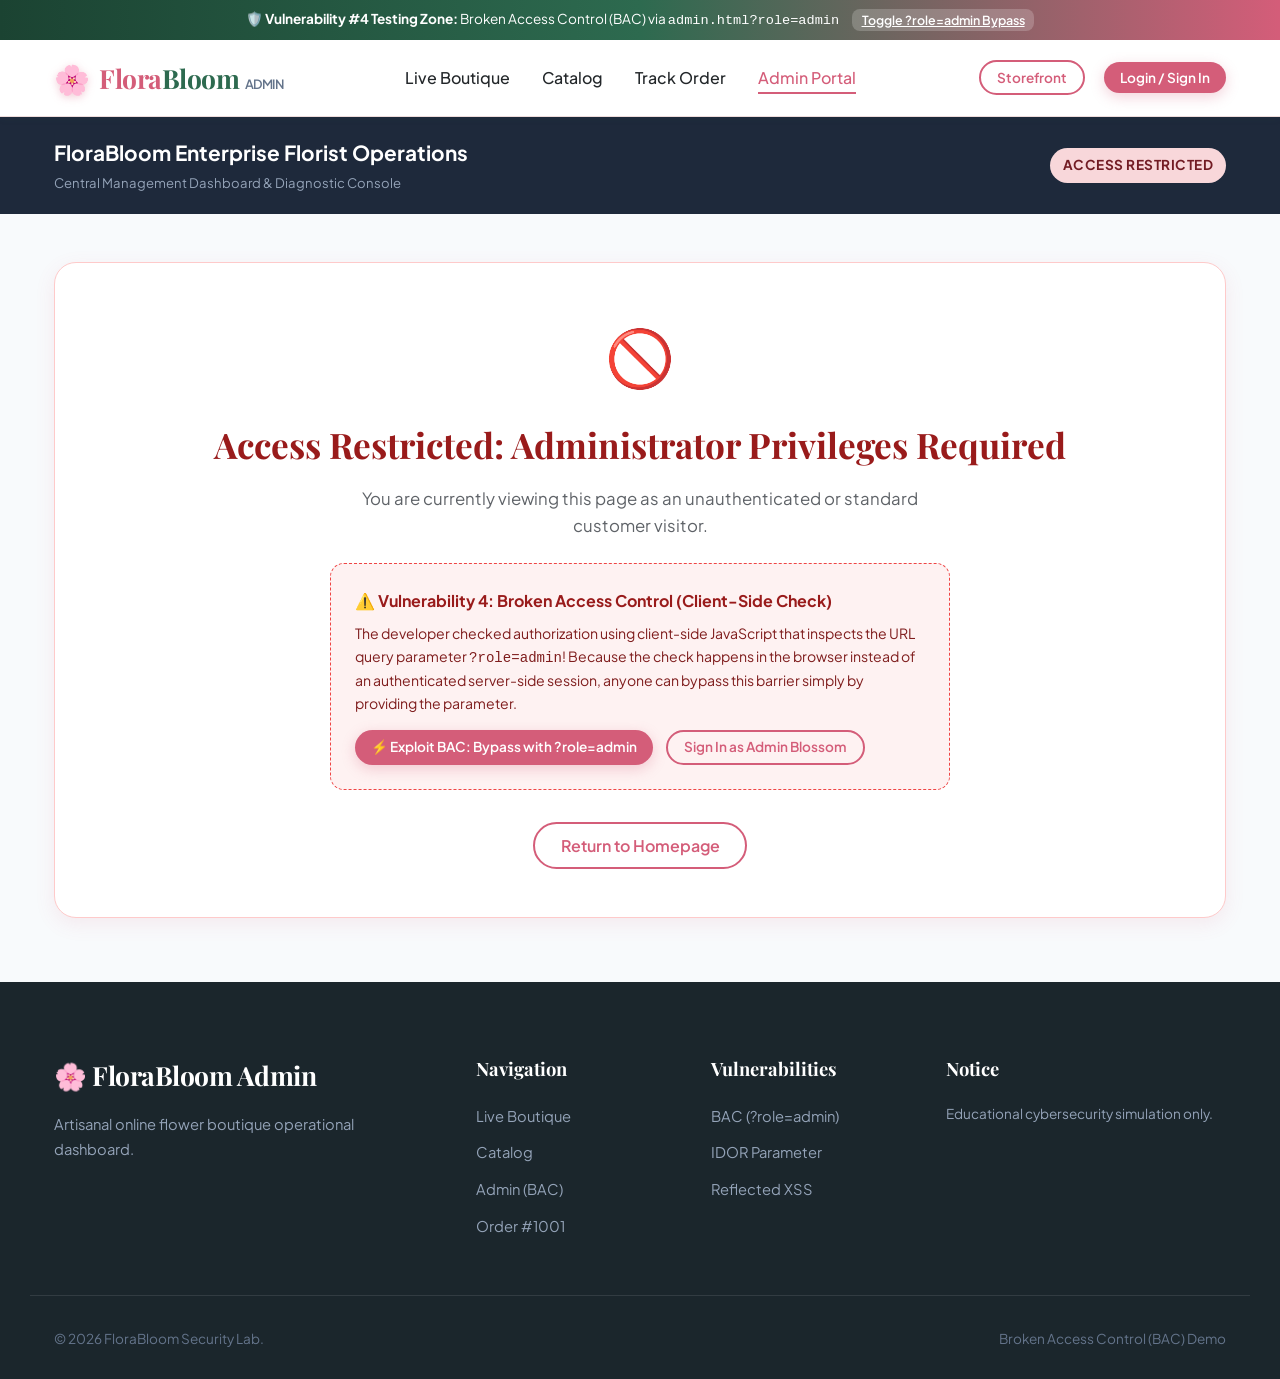
==== admin.html @ d5481762 "Initial commit: FloraBloom vulnerable flower shop website for cybersecurity lab" ====
<!DOCTYPE html>
<html lang="en">
<head>
    <meta charset="UTF-8">
    <meta name="viewport" content="width=device-width, initial-scale=1.0">
    <title>Admin Dashboard — FloraBloom Management & Security Lab</title>
    <!-- Fonts -->
    <link rel="preconnect" href="https://fonts.googleapis.com">
    <link rel="preconnect" href="https://fonts.gstatic.com" crossorigin>
    <link href="https://fonts.googleapis.com/css2?family=Playfair+Display:ital,wght@0,500;0,700;1,400&family=Plus+Jakarta+Sans:wght@400;500;600;700&display=swap" rel="stylesheet">
    <link rel="stylesheet" href="style.css">
</head>
<body style="background-color: #f8fafc;">

    <!-- Security Lab Announcement -->
    <div class="lab-top-banner">
        <span>🛡️ <strong>Vulnerability #4 Testing Zone:</strong> Broken Access Control (BAC) via <code>admin.html?role=admin</code></span>
        <button onclick="toggleBACBypass()">Toggle ?role=admin Bypass</button>
    </div>

    <!-- Navigation Header -->
    <header class="site-header">
        <div class="container nav-wrapper">
            <a href="index.html" class="brand-logo">
                <span class="brand-icon">🌸</span>
                <span>Flora<span class="accent">Bloom</span> <small style="font-size:0.8rem; color:#64748b; font-family:var(--font-body); font-weight:600;">ADMIN</small></span>
            </a>

            <nav>
                <ul class="nav-links">
                    <li><a href="index.html">Live Boutique</a></li>
                    <li><a href="products.html">Catalog</a></li>
                    <li><a href="order.html?id=1001">Track Order</a></li>
                    <li><a href="admin.html" class="active">Admin Portal</a></li>
                </ul>
            </nav>

            <div class="nav-actions">
                <a href="products.html" class="btn btn-sm btn-outline">Storefront</a>
                <div id="user-nav-slot" class="user-nav-action"></div>
            </div>
        </div>
    </header>

    <!-- Admin Status Banner Bar -->
    <div class="admin-header-strip">
        <div class="container admin-header-flex">
            <div>
                <h2 style="font-size: 1.3rem; font-weight: 700;">FloraBloom Enterprise Florist Operations</h2>
                <span style="font-size: 0.82rem; color: #94a3b8;">Central Management Dashboard & Diagnostic Console</span>
            </div>
            <div id="access-badge-container">
                <!-- Access badge filled by JS -->
            </div>
        </div>
    </div>

    <!-- Main Container -->
    <main class="container" style="padding-bottom: 4rem;">

        <!-- ===============================================================
             VULNERABILITY 4: BROKEN ACCESS CONTROL (BAC) ACCESS RESTRICTION BANNER
             Displayed if neither session.role==='admin' NOR ?role=admin is found
             =============================================================== -->
        <div id="access-denied-panel" style="display: none; background: #ffffff; border-radius: var(--radius-lg); border: 1px solid #fecaca; padding: 3rem; text-align: center; box-shadow: var(--shadow-md); margin-top: 1rem;">
            <div style="font-size: 3.5rem; margin-bottom: 1rem;">🚫</div>
            <h2 style="font-family: var(--font-heading); color: #991b1b; font-size: 2.2rem; margin-bottom: 0.8rem;">Access Restricted: Administrator Privileges Required</h2>
            <p style="color: var(--text-secondary); max-width: 580px; margin: 0 auto 1.5rem; font-size: 1.05rem;">
                You are currently viewing this page as an unauthenticated or standard customer visitor.
            </p>

            <!-- Educational BAC Explanation & Bypass Exploit Button -->
            <div style="background: #fef2f2; border: 1px dashed #ef4444; border-radius: var(--radius-md); padding: 1.5rem; max-width: 620px; margin: 0 auto 2rem; text-align: left;">
                <h4 style="color: #991b1b; margin-bottom: 0.5rem; display: flex; align-items: center; gap: 0.5rem;">
                    <span>⚠️ Vulnerability 4: Broken Access Control (Client-Side Check)</span>
                </h4>
                <p style="font-size: 0.88rem; color: #7f1d1d; margin-bottom: 1rem; line-height: 1.6;">
                    The developer checked authorization using client-side JavaScript that inspects the URL query parameter <code>?role=admin</code>! 
                    Because the check happens in the browser instead of an authenticated server-side session, anyone can bypass this barrier simply by providing the parameter.
                </p>
                <div style="display: flex; gap: 0.8rem; flex-wrap: wrap;">
                    <a href="admin.html?role=admin" class="btn btn-sm btn-primary">
                        ⚡ Exploit BAC: Bypass with ?role=admin
                    </a>
                    <a href="login.html" class="btn btn-sm btn-outline">
                        Sign In as Admin Blossom
                    </a>
                </div>
            </div>

            <a href="index.html" class="btn btn-outline">Return to Homepage</a>
        </div>

        <!-- ===============================================================
             ADMIN DASHBOARD CONTENT (Accessible when BAC bypassed)
             =============================================================== -->
        <div id="admin-dashboard-content" style="display: none;">

            <!-- Security Lab Alert Panel -->
            <div style="background: #ecfdf5; border: 1px solid #a7f3d0; border-left: 5px solid #10b981; border-radius: var(--radius-sm); padding: 1rem 1.4rem; margin-bottom: 2rem;">
                <div style="display: flex; justify-content: space-between; align-items: center; flex-wrap: wrap; gap: 0.8rem;">
                    <div>
                        <strong style="color: #065f46;">🔓 Access Granted (BAC Demonstration Mode):</strong>
                        <span style="font-size: 0.88rem; color: #047857;" id="bac-reason-text">Authorized via query parameter <code>?role=admin</code>.</span>
                    </div>
                    <button onclick="window.location.href='admin.html'" class="btn btn-sm btn-outline-secondary" style="font-size: 0.78rem;">
                        Remove ?role=admin (Test Block)
                    </button>
                </div>
            </div>

            <!-- Stats Overview Grid -->
            <div class="admin-stats-grid">
                <div class="stat-card">
                    <div class="stat-icon pink">💐</div>
                    <div>
                        <div class="stat-val" id="stat-total-orders">0</div>
                        <div class="stat-label">Total Orders Placed</div>
                    </div>
                </div>

                <div class="stat-card">
                    <div class="stat-icon green">🌸</div>
                    <div >
                        <div class="stat-val" id="stat-flowers-sold">0</div>
                        <div class="stat-label">Total Blooms Sold</div>
                    </div>
                </div>

                <div class="stat-card">
                    <div class="stat-icon gold">💰</div>
                    <div>
                        <div class="stat-val" id="stat-revenue">$0.00</div>
                        <div class="stat-label">Simulated Gross Revenue</div>
                    </div>
                </div>

                <div class="stat-card">
                    <div class="stat-icon purple">⭐</div>
                    <div>
                        <div class="stat-val" id="stat-active-reviews">0</div>
                        <div class="stat-label">Customer Reviews</div>
                    </div>
                </div>
            </div>

            <!-- Order Management Table -->
            <div class="admin-table-card">
                <div style="display: flex; justify-content: space-between; align-items: center; margin-bottom: 1rem;">
                    <div>
                        <h3 style="font-family: var(--font-heading); font-size: 1.3rem;">Recent Customer Orders</h3>
                        <p style="font-size: 0.85rem; color: var(--text-muted);">View all customer shipments (Click ID to test IDOR vulnerability).</p>
                    </div>
                    <button onclick="seedMoreOrders()" class="btn btn-sm btn-outline">+ Add Mock Order</button>
                </div>

                <div style="overflow-x: auto;">
                    <table class="admin-table">
                        <thead>
                            <tr>
                                <th>Order ID</th>
                                <th>Customer Name</th>
                                <th>Contact Email</th>
                                <th>Delivery Address</th>
                                <th>Order Total</th>
                                <th>Status</th>
                                <th>Actions</th>
                            </tr>
                        </thead>
                        <tbody id="admin-orders-tbody">
                            <!-- Filled dynamically -->
                        </tbody>
                    </table>
                </div>
            </div>

            <!-- Product Management Table -->
            <div class="admin-table-card">
                <div style="display: flex; justify-content: space-between; align-items: center; margin-bottom: 1rem;">
                    <div>
                        <h3 style="font-family: var(--font-heading); font-size: 1.3rem;">Floral Catalog Inventory</h3>
                        <p style="font-size: 0.85rem; color: var(--text-muted);">Manage live flowers displayed on the store catalog.</p>
                    </div>
                    <button onclick="promptAddNewProduct()" class="btn btn-sm btn-primary">+ Add New Bouquet</button>
                </div>

                <div style="overflow-x: auto;">
                    <table class="admin-table">
                        <thead>
                            <tr>
                                <th>Image</th>
                                <th>Bouquet Name</th>
                                <th>Category</th>
                                <th>Price</th>
                                <th>Stock</th>
                                <th>Rating</th>
                                <th>Actions</th>
                            </tr>
                        </thead>
                        <tbody id="admin-products-tbody">
                            <!-- Filled dynamically -->
                        </tbody>
                    </table>
                </div>
            </div>

            <!-- Customer Reviews Moderation -->
            <div class="admin-table-card">
                <div style="display: flex; justify-content: space-between; align-items: center; margin-bottom: 1rem;">
                    <div>
                        <h3 style="font-family: var(--font-heading); font-size: 1.3rem;">Customer Reviews & Feedback Moderation</h3>
                        <p style="font-size: 0.85rem; color: var(--text-muted);">Inspect persisted reviews (Contains Stored XSS payloads if submitted).</p>
                    </div>
                    <button onclick="resetDefaultReviews()" class="btn btn-sm btn-outline">Reset Reviews</button>
                </div>

                <div style="overflow-x: auto;">
                    <table class="admin-table">
                        <thead>
                            <tr>
                                <th>ID</th>
                                <th>Product ID</th>
                                <th>Reviewer</th>
                                <th>Rating</th>
                                <th>Comment Content</th>
                                <th>Actions</th>
                            </tr>
                        </thead>
                        <tbody id="admin-reviews-tbody">
                            <!-- Filled dynamically -->
                        </tbody>
                    </table>
                </div>
            </div>

            <!-- Registered Customer List -->
            <div class="admin-table-card">
                <div style="display: flex; justify-content: space-between; align-items: center; margin-bottom: 1rem;">
                    <div>
                        <h3 style="font-family: var(--font-heading); font-size: 1.3rem;">Registered User Profiles</h3>
                        <p style="font-size: 0.85rem; color: var(--text-muted);">Insecurely stored client-side accounts (Plaintext passwords demonstration).</p>
                    </div>
                </div>

                <div style="overflow-x: auto;">
                    <table class="admin-table">
                        <thead>
                            <tr>
                                <th>Full Name</th>
                                <th>Email Address</th>
                                <th>Role</th>
                                <th>Plaintext Password (Insecure)</th>
                            </tr>
                        </thead>
                        <tbody id="admin-users-tbody">
                            <!-- Filled dynamically -->
                        </tbody>
                    </table>
                </div>
            </div>

        </div>
    </main>

    <!-- Footer -->
    <footer class="site-footer">
        <div class="container footer-grid">
            <div class="footer-about">
                <div class="brand-logo" style="color: #ffffff;">
                    <span>🌸 FloraBloom Admin</span>
                </div>
                <p>Artisanal online flower boutique operational dashboard.</p>
            </div>
            <div class="footer-col">
                <h4>Navigation</h4>
                <ul class="footer-links">
                    <li><a href="index.html">Live Boutique</a></li>
                    <li><a href="products.html">Catalog</a></li>
                    <li><a href="admin.html?role=admin">Admin (BAC)</a></li>
                    <li><a href="order.html?id=1001">Order #1001</a></li>
                </ul>
            </div>
            <div class="footer-col">
                <h4>Vulnerabilities</h4>
                <ul class="footer-links">
                    <li><a href="admin.html?role=admin">BAC (?role=admin)</a></li>
                    <li><a href="order.html?id=1001">IDOR Parameter</a></li>
                    <li><a href="products.html?search=%3Cscript%3Ealert('XSS')%3C/script%3E">Reflected XSS</a></li>
                </ul>
            </div>
            <div class="footer-col">
                <h4>Notice</h4>
                <p style="font-size: 0.85rem; color: #94a3b8; line-height: 1.6;">
                    Educational cybersecurity simulation only.
                </p>
            </div>
        </div>
        <div class="container footer-bottom">
            <span>&copy; 2026 FloraBloom Security Lab.</span>
            <span>Broken Access Control (BAC) Demo</span>
        </div>
    </footer>

    <!-- Scripts -->
    <script src="products.js"></script>
    <script src="script.js"></script>
    <script>
        function toggleBACBypass() {
            const params = new URLSearchParams(window.location.search);
            if (params.get('role') === 'admin') {
                window.location.href = 'admin.html';
            } else {
                window.location.href = 'admin.html?role=admin';
            }
        }

        // =====================================================================
        // VULNERABILITY 4: BROKEN ACCESS CONTROL IMPLEMENTATION
        // Client-side evaluation checks URL parameter ?role=admin OR localStorage session!
        // =====================================================================
        function verifyAdminAccess() {
            const urlParams = new URLSearchParams(window.location.search);
            const roleParam = urlParams.get('role');
            const session = JSON.parse(localStorage.getItem('florabloom_session') || '{}');

            const hasParamAccess = (roleParam === 'admin');
            const hasSessionAccess = (session.role === 'admin');

            const deniedPanel = document.getElementById('access-denied-panel');
            const dashboardContent = document.getElementById('admin-dashboard-content');
            const badgeContainer = document.getElementById('access-badge-container');
            const reasonText = document.getElementById('bac-reason-text');

            if (hasParamAccess || hasSessionAccess) {
                deniedPanel.style.display = 'none';
                dashboardContent.style.display = 'block';

                if (hasParamAccess) {
                    badgeContainer.innerHTML = `<span class="badge badge-warning" style="font-size:0.85rem; padding:0.4rem 0.8rem;">⚠️ Bypassed via ?role=admin</span>`;
                    reasonText.innerHTML = `Authorized via URL parameter <code>?role=admin</code> (Broken Access Control).`;
                } else {
                    badgeContainer.innerHTML = `<span class="badge badge-success" style="font-size:0.85rem; padding:0.4rem 0.8rem;">Logged in as: ${session.name || 'Admin'}</span>`;
                    reasonText.innerHTML = `Authorized via client-side session: <strong>${session.email}</strong>.`;
                }

                loadAdminData();
            } else {
                deniedPanel.style.display = 'block';
                dashboardContent.style.display = 'none';
                badgeContainer.innerHTML = `<span class="badge badge-danger" style="font-size:0.85rem; padding:0.4rem 0.8rem;">Access Restricted</span>`;
            }
        }

        function loadAdminData() {
            const orders = getOrders();
            const products = getProducts();
            const reviews = getReviews();
            const users = getUsers();

            // Compute statistics
            const totalOrders = orders.length;
            const flowersSold = orders.reduce((sum, o) => {
                return sum + (o.items || []).reduce((itemSum, i) => itemSum + (i.quantity || 1), 0);
            }, 0);
            const revenue = orders.reduce((sum, o) => sum + (Number(o.total) || 0), 0);

            document.getElementById('stat-total-orders').textContent = totalOrders;
            document.getElementById('stat-flowers-sold').textContent = flowersSold;
            document.getElementById('stat-revenue').textContent = `$${revenue.toFixed(2)}`;
            document.getElementById('stat-active-reviews').textContent = reviews.length;

            // Render Orders Table
            const ordersTbody = document.getElementById('admin-orders-tbody');
            ordersTbody.innerHTML = orders.map(o => `
                <tr>
                    <td>
                        <a href="order.html?id=${o.id}" class="badge badge-primary" title="View order via IDOR" style="text-decoration:none;">
                            #${o.id} 🔗
                        </a>
                    </td>
                    <td><strong>${o.customerName}</strong></td>
                    <td style="font-family: monospace; font-size: 0.85rem;">${o.email}</td>
                    <td style="max-width: 220px; font-size: 0.85rem; color: var(--text-secondary);">${o.address}</td>
                    <td style="font-weight: 700; color: var(--primary);">$${Number(o.total).toFixed(2)}</td>
                    <td><span class="badge ${o.status === 'Delivered' ? 'badge-success' : 'badge-warning'}">${o.status}</span></td>
                    <td>
                        <a href="order.html?id=${o.id}" class="btn btn-sm btn-outline" style="padding:0.25rem 0.6rem; font-size:0.75rem;">View (IDOR)</a>
                    </td>
                </tr>
            `).join('');

            // Render Products Table
            const productsTbody = document.getElementById('admin-products-tbody');
            productsTbody.innerHTML = products.map((p, idx) => `
                <tr>
                    <td>
                        <img src="${p.image}" alt="${p.name}" style="width:40px; height:40px; border-radius:6px; object-fit:cover;">
                    </td>
                    <td><strong>${p.name}</strong></td>
                    <td><span class="badge badge-secondary">${p.category}</span></td>
                    <td style="font-weight: 700;">$${Number(p.price).toFixed(2)}</td>
                    <td>${p.stock || 12} in stock</td>
                    <td>★ ${p.rating}</td>
                    <td>
                        <button onclick="deleteProduct(${idx})" class="btn btn-sm btn-outline" style="color:#ef4444; border-color:#ef4444; padding:0.2rem 0.5rem; font-size:0.75rem;">Delete</button>
                    </td>
                </tr>
            `).join('');

            // Render Reviews Table
            const reviewsTbody = document.getElementById('admin-reviews-tbody');
            reviewsTbody.innerHTML = reviews.map((r, idx) => `
                <tr>
                    <td>${r.id}</td>
                    <td>#${r.productId}</td>
                    <td><strong>${r.author}</strong></td>
                    <td style="color:#e59819;">${'★'.repeat(r.rating || 5)}</td>
                    <td style="max-width:320px; font-size:0.85rem; font-family:monospace; background:#fff5f7;">
                        ${escapeHtml(r.comment)}
                    </td>
                    <td>
                        <button onclick="deleteReview(${idx})" class="btn btn-sm btn-outline" style="color:#ef4444; border-color:#ef4444; padding:0.2rem 0.5rem; font-size:0.75rem;">Delete</button>
                    </td>
                </tr>
            `).join('');

            // Render Users Table (Insecure credentials exposure)
            const usersTbody = document.getElementById('admin-users-tbody');
            usersTbody.innerHTML = users.map(u => `
                <tr>
                    <td><strong>${u.name}</strong></td>
                    <td>${u.email}</td>
                    <td><span class="badge ${u.role === 'admin' ? 'badge-warning' : 'badge-secondary'}">${u.role}</span></td>
                    <td><code style="background:#fee2e2; color:#b91c1c; padding:2px 6px; border-radius:4px;">${u.password}</code></td>
                </tr>
            `).join('');
        }

        function escapeHtml(str) {
            if (!str) return '';
            return str
                .replace(/&/g, "&amp;")
                .replace(/</g, "&lt;")
                .replace(/>/g, "&gt;")
                .replace(/"/g, "&quot;")
                .replace(/'/g, "&#039;");
        }

        function deleteProduct(idx) {
            const products = getProducts();
            if (confirm(`Delete bouquet "${products[idx].name}"?`)) {
                products.splice(idx, 1);
                localStorage.setItem('florabloom_products', JSON.stringify(products));
                loadAdminData();
                showToast("Product deleted from catalog.");
            }
        }

        function deleteReview(idx) {
            const reviews = getReviews();
            reviews.splice(idx, 1);
            localStorage.setItem('florabloom_reviews', JSON.stringify(reviews));
            loadAdminData();
            showToast("Review deleted.");
        }

        function resetDefaultReviews() {
            localStorage.setItem('florabloom_reviews', JSON.stringify(INITIAL_REVIEWS));
            loadAdminData();
            showToast("Reviews reset to default.");
        }

        function promptAddNewProduct() {
            const name = prompt("Enter new Flower Bouquet Name:", "Royal Sapphire Hydrangeas");
            if (!name) return;
            const category = prompt("Enter Category (Roses, Tulips, Orchids, Lilies, Daisies, Mixed Bouquets):", "Mixed Bouquets");
            const price = parseFloat(prompt("Enter Price ($):", "45.00")) || 45.00;

            const products = getProducts();
            const newProduct = {
                id: Date.now(),
                name: name,
                category: category || "Mixed Bouquets",
                price: price,
                originalPrice: price + 10,
                rating: 5.0,
                reviewCount: 1,
                colors: ["Classic Variety"],
                image: "https://images.unsplash.com/photo-1563245372-f21724e3856d?auto=format&fit=crop&w=800&q=80",
                description: `Freshly curated ${name} with crisp foliage and boutique gift presentation.`,
                featured: false,
                stock: 15
            };

            products.unshift(newProduct);
            localStorage.setItem('florabloom_products', JSON.stringify(products));
            loadAdminData();
            showToast(`Added "${name}" to floral inventory!`);
        }

        function seedMoreOrders() {
            const orders = getOrders();
            const newId = (parseInt(orders[orders.length - 1].id) + 1).toString();
            const mock = {
                id: newId,
                customerName: "Audrey Hepburn",
                email: "audrey@classic.example.fake",
                phone: "+1 (555) 018-9921",
                address: "450 Broadway Ave, New York, NY 10012",
                items: [{ id: 1, name: "Velvet Crimson Roses", quantity: 1, price: 49.99, color: "Crimson Red" }],
                subtotal: 49.99,
                shipping: 9.99,
                tax: 4.00,
                total: 63.98,
                status: "In Transit",
                orderDate: new Date().toISOString().split('T')[0],
                deliveryDate: new Date().toISOString().split('T')[0],
                notes: "Leave with building concierge."
            };
            orders.push(mock);
            localStorage.setItem('florabloom_orders', JSON.stringify(orders));
            loadAdminData();
            showToast(`Created Mock Order #${newId}`);
        }

        document.addEventListener('DOMContentLoaded', () => {
            verifyAdminAccess();
        });
    </script>
</body>
</html>
---- style.css ----
/* ==========================================================================
   FloraBloom — Modern Flower Shop & Security Lab Stylesheet
   ========================================================================== */

:root {
    --primary: #d45d79;
    --primary-hover: #b03e5a;
    --primary-light: #fde8ed;
    --primary-subtle: #fff5f7;
    
    --secondary: #2d6a4f;
    --secondary-hover: #1b4332;
    --secondary-light: #e8f5ed;
    --secondary-subtle: #f0fdf4;
    
    --accent: #e9c46a;
    --accent-gold: #c68a4c;
    
    --bg-cream: #faf7f2;
    --bg-surface: #ffffff;
    --bg-muted: #f4efe9;
    
    --text-primary: #23272a;
    --text-secondary: #5f6368;
    --text-muted: #8b9299;
    --text-light: #ffffff;
    
    --border-color: #eedcdb;
    --border-light: #f0eae1;
    
    --shadow-sm: 0 2px 8px rgba(45, 106, 79, 0.06);
    --shadow-md: 0 6px 20px rgba(212, 93, 121, 0.10);
    --shadow-lg: 0 15px 35px rgba(35, 39, 42, 0.08);
    --shadow-hover: 0 12px 28px rgba(212, 93, 121, 0.16);
    
    --radius-sm: 8px;
    --radius-md: 14px;
    --radius-lg: 22px;
    --radius-full: 9999px;
    
    --transition: all 0.28s cubic-bezier(0.4, 0, 0.2, 1);
    --container-max: 1220px;
    
    --font-heading: 'Playfair Display', Georgia, serif;
    --font-body: 'Plus Jakarta Sans', -apple-system, BlinkMacSystemFont, "Segoe UI", Roboto, sans-serif;
}

/* Reset & Base */
*, *::before, *::after {
    box-sizing: border-box;
    margin: 0;
    padding: 0;
}

html {
    scroll-behavior: smooth;
}

body {
    font-family: var(--font-body);
    background-color: var(--bg-cream);
    color: var(--text-primary);
    line-height: 1.6;
    display: flex;
    flex-direction: column;
    min-height: 100vh;
    -webkit-font-smoothing: antialiased;
}

img {
    max-width: 100%;
    height: auto;
    display: block;
}

a {
    color: inherit;
    text-decoration: none;
    transition: var(--transition);
}

button, input, select, textarea {
    font-family: inherit;
    font-size: 1rem;
}

button {
    cursor: pointer;
    border: none;
    outline: none;
    background: none;
    transition: var(--transition);
}

.container {
    width: 100%;
    max-width: var(--container-max);
    margin: 0 auto;
    padding: 0 1.5rem;
}

/* ==========================================================================
   Security Lab Top Notice Bar
   ========================================================================== */
.lab-top-banner {
    background: linear-gradient(90deg, #1b4332, #2d6a4f, #d45d79);
    color: #ffffff;
    font-size: 0.85rem;
    padding: 0.5rem 1rem;
    text-align: center;
    display: flex;
    align-items: center;
    justify-content: center;
    gap: 0.8rem;
    flex-wrap: wrap;
    position: relative;
    z-index: 1000;
}

.lab-top-banner a, .lab-top-banner button {
    background: rgba(255, 255, 255, 0.2);
    color: #ffffff;
    padding: 0.2rem 0.6rem;
    border-radius: var(--radius-sm);
    font-size: 0.78rem;
    font-weight: 600;
    text-decoration: underline;
}

.lab-top-banner a:hover, .lab-top-banner button:hover {
    background: rgba(255, 255, 255, 0.35);
}

/* ==========================================================================
   Navigation Bar
   ========================================================================== */
.site-header {
    background: rgba(255, 255, 255, 0.95);
    backdrop-filter: blur(12px);
    border-bottom: 1px solid var(--border-color);
    position: sticky;
    top: 0;
    z-index: 999;
    box-shadow: var(--shadow-sm);
}

.nav-wrapper {
    display: flex;
    align-items: center;
    justify-content: space-between;
    height: 76px;
}

.brand-logo {
    display: flex;
    align-items: center;
    gap: 0.6rem;
    font-family: var(--font-heading);
    font-size: 1.65rem;
    font-weight: 700;
    color: var(--primary);
    letter-spacing: -0.5px;
}

.brand-logo .brand-icon {
    font-size: 1.8rem;
    filter: drop-shadow(0 2px 4px rgba(212, 93, 121, 0.3));
}

.brand-logo span.accent {
    color: var(--secondary);
}

.nav-links {
    display: flex;
    align-items: center;
    list-style: none;
    gap: 2rem;
}

.nav-links a {
    font-weight: 500;
    color: var(--text-primary);
    position: relative;
    padding: 0.4rem 0;
}

.nav-links a:hover, .nav-links a.active {
    color: var(--primary);
}

.nav-links a::after {
    content: '';
    position: absolute;
    bottom: 0;
    left: 0;
    width: 0%;
    height: 2px;
    background: var(--primary);
    transition: var(--transition);
}

.nav-links a:hover::after, .nav-links a.active::after {
    width: 100%;
}

.nav-badge-lab {
    background: #ffe3e8;
    color: var(--primary-hover);
    padding: 0.2rem 0.5rem;
    border-radius: var(--radius-sm);
    font-size: 0.75rem;
    font-weight: 700;
    margin-left: 0.3rem;
    border: 1px dashed var(--primary);
}

.nav-actions {
    display: flex;
    align-items: center;
    gap: 1.2rem;
}

.search-bar-form {
    position: relative;
    display: flex;
    align-items: center;
}

.search-input-header {
    background: var(--bg-cream);
    border: 1px solid var(--border-color);
    padding: 0.5rem 2.2rem 0.5rem 1rem;
    border-radius: var(--radius-full);
    font-size: 0.9rem;
    width: 170px;
    transition: var(--transition);
}

.search-input-header:focus {
    width: 230px;
    background: #ffffff;
    border-color: var(--primary);
    box-shadow: 0 0 0 3px rgba(212, 93, 121, 0.15);
    outline: none;
}

.search-submit-btn {
    position: absolute;
    right: 0.7rem;
    color: var(--text-secondary);
    font-size: 0.95rem;
}

.search-submit-btn:hover {
    color: var(--primary);
}

.cart-btn-link {
    position: relative;
    display: flex;
    align-items: center;
    justify-content: center;
    width: 44px;
    height: 44px;
    border-radius: 50%;
    background: var(--bg-cream);
    color: var(--text-primary);
    border: 1px solid var(--border-color);
}

.cart-btn-link:hover {
    background: var(--primary-light);
    color: var(--primary);
    border-color: var(--primary);
}

.cart-count-badge {
    position: absolute;
    top: -4px;
    right: -4px;
    background: var(--primary);
    color: #fff;
    font-size: 0.72rem;
    font-weight: 700;
    width: 20px;
    height: 20px;
    border-radius: 50%;
    display: flex;
    align-items: center;
    justify-content: center;
    box-shadow: 0 2px 5px rgba(212, 93, 121, 0.4);
}

.user-nav-action {
    display: flex;
    align-items: center;
    gap: 0.5rem;
}

.mobile-menu-toggle {
    display: none;
    font-size: 1.5rem;
    color: var(--text-primary);
}

/* ==========================================================================
   Buttons & Core Components
   ========================================================================== */
.btn {
    display: inline-flex;
    align-items: center;
    justify-content: center;
    gap: 0.5rem;
    font-weight: 600;
    padding: 0.75rem 1.6rem;
    border-radius: var(--radius-full);
    transition: var(--transition);
    text-align: center;
    line-height: 1.2;
}

.btn-sm {
    padding: 0.45rem 1rem;
    font-size: 0.85rem;
}

.btn-lg {
    padding: 0.9rem 2.2rem;
    font-size: 1.1rem;
}

.btn-primary {
    background: var(--primary);
    color: #ffffff;
    box-shadow: 0 4px 14px rgba(212, 93, 121, 0.28);
}

.btn-primary:hover {
    background: var(--primary-hover);
    transform: translateY(-2px);
    box-shadow: 0 6px 18px rgba(212, 93, 121, 0.35);
}

.btn-secondary {
    background: var(--secondary);
    color: #ffffff;
}

.btn-secondary:hover {
    background: var(--secondary-hover);
    transform: translateY(-2px);
}

.btn-outline {
    background: transparent;
    color: var(--primary);
    border: 2px solid var(--primary);
}

.btn-outline:hover {
    background: var(--primary);
    color: #ffffff;
}

.btn-outline-secondary {
    background: transparent;
    color: var(--secondary);
    border: 2px solid var(--secondary);
}

.btn-outline-secondary:hover {
    background: var(--secondary);
    color: #ffffff;
}

.badge {
    display: inline-block;
    padding: 0.25rem 0.65rem;
    border-radius: var(--radius-full);
    font-size: 0.75rem;
    font-weight: 700;
    text-transform: uppercase;
    letter-spacing: 0.5px;
}

.badge-primary {
    background: var(--primary-light);
    color: var(--primary-hover);
}

.badge-secondary {
    background: var(--secondary-light);
    color: var(--secondary);
}

.badge-warning {
    background: #fff3cd;
    color: #856404;
}

.badge-danger {
    background: #f8d7da;
    color: #721c24;
}

.badge-success {
    background: #d4edda;
    color: #155724;
}

/* ==========================================================================
   Hero Section
   ========================================================================== */
.hero-section {
    position: relative;
    padding: 5rem 0 6rem;
    background: linear-gradient(135deg, #fff5f7 0%, #faf7f2 60%, #e8f5ed 100%);
    overflow: hidden;
}

.hero-grid {
    display: grid;
    grid-template-columns: 1.1fr 0.9fr;
    gap: 3.5rem;
    align-items: center;
}

.hero-tag {
    display: inline-flex;
    align-items: center;
    gap: 0.5rem;
    background: var(--bg-surface);
    padding: 0.4rem 1rem;
    border-radius: var(--radius-full);
    color: var(--primary);
    font-weight: 600;
    font-size: 0.85rem;
    box-shadow: var(--shadow-sm);
    margin-bottom: 1.2rem;
    border: 1px solid var(--border-color);
}

.hero-title {
    font-family: var(--font-heading);
    font-size: 3.4rem;
    line-height: 1.15;
    color: var(--text-primary);
    margin-bottom: 1.2rem;
}

.hero-title span.bloom {
    color: var(--primary);
    font-style: italic;
}

.hero-subtitle {
    font-size: 1.15rem;
    color: var(--text-secondary);
    margin-bottom: 2.2rem;
    max-width: 520px;
}

.hero-actions {
    display: flex;
    align-items: center;
    gap: 1.2rem;
    flex-wrap: wrap;
}

.hero-image-wrap {
    position: relative;
}

.hero-main-img {
    border-radius: var(--radius-lg);
    box-shadow: var(--shadow-lg);
    object-fit: cover;
    width: 100%;
    height: 480px;
    border: 8px solid #ffffff;
}

.hero-floating-card {
    position: absolute;
    bottom: -20px;
    left: -20px;
    background: rgba(255, 255, 255, 0.95);
    backdrop-filter: blur(10px);
    padding: 1.2rem 1.5rem;
    border-radius: var(--radius-md);
    box-shadow: var(--shadow-lg);
    display: flex;
    align-items: center;
    gap: 1rem;
    border: 1px solid var(--border-color);
}

.hero-floating-icon {
    font-size: 2rem;
}

.hero-floating-title {
    font-weight: 700;
    color: var(--text-primary);
    font-size: 0.95rem;
}

.hero-floating-sub {
    font-size: 0.8rem;
    color: var(--text-secondary);
}

/* ==========================================================================
   Section Headers
   ========================================================================== */
.section-padding {
    padding: 5rem 0;
}

.section-head {
    text-align: center;
    max-width: 680px;
    margin: 0 auto 3.5rem;
}

.section-tag {
    color: var(--primary);
    text-transform: uppercase;
    font-size: 0.85rem;
    font-weight: 700;
    letter-spacing: 1.5px;
    margin-bottom: 0.5rem;
}

.section-title {
    font-family: var(--font-heading);
    font-size: 2.4rem;
    color: var(--text-primary);
    margin-bottom: 0.8rem;
}

.section-subtitle {
    color: var(--text-secondary);
    font-size: 1.05rem;
}

/* ==========================================================================
   Category Showcase
   ========================================================================== */
.categories-grid {
    display: grid;
    grid-template-columns: repeat(auto-fit, minmax(180px, 1fr));
    gap: 1.5rem;
}

.category-card {
    background: var(--bg-surface);
    border-radius: var(--radius-md);
    padding: 1.8rem 1.2rem;
    text-align: center;
    border: 1px solid var(--border-light);
    box-shadow: var(--shadow-sm);
    transition: var(--transition);
    display: flex;
    flex-direction: column;
    align-items: center;
}

.category-card:hover {
    transform: translateY(-6px);
    border-color: var(--primary);
    box-shadow: var(--shadow-md);
}

.category-icon {
    width: 65px;
    height: 65px;
    border-radius: 50%;
    background: var(--primary-light);
    display: flex;
    align-items: center;
    justify-content: center;
    font-size: 2rem;
    margin-bottom: 1rem;
    transition: var(--transition);
}

.category-card:hover .category-icon {
    background: var(--primary);
    color: #ffffff;
    transform: scale(1.1);
}

.category-name {
    font-family: var(--font-heading);
    font-size: 1.15rem;
    font-weight: 600;
    color: var(--text-primary);
    margin-bottom: 0.3rem;
}

.category-count {
    font-size: 0.82rem;
    color: var(--text-muted);
}

/* ==========================================================================
   Product Cards & Grid
   ========================================================================== */
.products-grid {
    display: grid;
    grid-template-columns: repeat(auto-fill, minmax(280px, 1fr));
    gap: 2rem;
}

.product-card {
    background: var(--bg-surface);
    border-radius: var(--radius-md);
    overflow: hidden;
    border: 1px solid var(--border-light);
    box-shadow: var(--shadow-sm);
    transition: var(--transition);
    display: flex;
    flex-direction: column;
    position: relative;
}

.product-card:hover {
    transform: translateY(-6px);
    box-shadow: var(--shadow-hover);
    border-color: var(--border-color);
}

.product-img-wrap {
    position: relative;
    overflow: hidden;
    height: 260px;
    background: #f8f6f0;
}

.product-img {
    width: 100%;
    height: 100%;
    object-fit: cover;
    transition: transform 0.6s ease;
}

.product-card:hover .product-img {
    transform: scale(1.06);
}

.product-badge-float {
    position: absolute;
    top: 12px;
    left: 12px;
    z-index: 2;
}

.product-body {
    padding: 1.4rem;
    display: flex;
    flex-direction: column;
    flex-grow: 1;
}

.product-cat {
    font-size: 0.8rem;
    text-transform: uppercase;
    font-weight: 600;
    letter-spacing: 0.8px;
    color: var(--secondary);
    margin-bottom: 0.4rem;
}

.product-title {
    font-family: var(--font-heading);
    font-size: 1.25rem;
    font-weight: 600;
    color: var(--text-primary);
    margin-bottom: 0.5rem;
    line-height: 1.3;
}

.product-rating {
    display: flex;
    align-items: center;
    gap: 0.3rem;
    font-size: 0.85rem;
    color: #e59819;
    margin-bottom: 0.8rem;
}

.product-rating .count {
    color: var(--text-muted);
    font-size: 0.8rem;
    margin-left: 0.2rem;
}

.product-price-row {
    display: flex;
    align-items: baseline;
    gap: 0.6rem;
    margin-top: auto;
    margin-bottom: 1.2rem;
}

.product-price {
    font-size: 1.35rem;
    font-weight: 700;
    color: var(--primary);
}

.product-price-orig {
    font-size: 0.95rem;
    color: var(--text-muted);
    text-decoration: line-through;
}

.product-footer-actions {
    display: flex;
    gap: 0.6rem;
}

/* ==========================================================================
   Catalog Page Layout & Filters
   ========================================================================== */
.catalog-header {
    background: linear-gradient(180deg, #fff5f7 0%, var(--bg-cream) 100%);
    padding: 3.5rem 0 2rem;
    border-bottom: 1px solid var(--border-light);
}

.catalog-search-banner {
    background: #ffffff;
    border: 1px solid var(--border-color);
    border-radius: var(--radius-md);
    padding: 1rem 1.5rem;
    margin-bottom: 2rem;
    box-shadow: var(--shadow-sm);
    display: flex;
    align-items: center;
    justify-content: space-between;
    flex-wrap: wrap;
    gap: 1rem;
}

.search-vuln-indicator {
    background: #fff0f3;
    color: #9f1239;
    padding: 0.3rem 0.8rem;
    border-radius: var(--radius-sm);
    font-size: 0.82rem;
    font-family: monospace;
    border: 1px solid #fda4af;
}

.catalog-controls {
    display: flex;
    flex-wrap: wrap;
    gap: 1rem;
    align-items: center;
    justify-content: space-between;
    margin-bottom: 2rem;
}

.filter-pills {
    display: flex;
    flex-wrap: wrap;
    gap: 0.5rem;
}

.filter-pill {
    padding: 0.45rem 1.1rem;
    border-radius: var(--radius-full);
    background: var(--bg-surface);
    border: 1px solid var(--border-color);
    font-size: 0.88rem;
    font-weight: 500;
    color: var(--text-secondary);
    transition: var(--transition);
}

.filter-pill:hover, .filter-pill.active {
    background: var(--primary);
    color: #ffffff;
    border-color: var(--primary);
}

.sort-select {
    padding: 0.5rem 1.2rem;
    border-radius: var(--radius-full);
    border: 1px solid var(--border-color);
    background: var(--bg-surface);
    font-size: 0.9rem;
    color: var(--text-primary);
}

/* ==========================================================================
   Product Detail Page
   ========================================================================== */
.product-detail-grid {
    display: grid;
    grid-template-columns: 1fr 1fr;
    gap: 3.5rem;
    align-items: start;
    margin-top: 2rem;
}

.detail-img-card {
    background: var(--bg-surface);
    border-radius: var(--radius-lg);
    overflow: hidden;
    border: 1px solid var(--border-color);
    box-shadow: var(--shadow-md);
}

.detail-img-card img {
    width: 100%;
    height: 520px;
    object-fit: cover;
}

.detail-content {
    display: flex;
    flex-direction: column;
}

.detail-cat {
    color: var(--secondary);
    font-weight: 700;
    text-transform: uppercase;
    font-size: 0.85rem;
    letter-spacing: 1px;
    margin-bottom: 0.5rem;
}

.detail-title {
    font-family: var(--font-heading);
    font-size: 2.5rem;
    color: var(--text-primary);
    line-height: 1.2;
    margin-bottom: 0.8rem;
}

.detail-price-box {
    display: flex;
    align-items: baseline;
    gap: 1rem;
    margin-bottom: 1.5rem;
}

.detail-price {
    font-size: 2.2rem;
    font-weight: 700;
    color: var(--primary);
}

.detail-desc {
    color: var(--text-secondary);
    font-size: 1.05rem;
    line-height: 1.7;
    margin-bottom: 2rem;
    padding-bottom: 1.5rem;
    border-bottom: 1px solid var(--border-light);
}

.option-group {
    margin-bottom: 1.6rem;
}

.option-label {
    display: block;
    font-weight: 600;
    font-size: 0.92rem;
    color: var(--text-primary);
    margin-bottom: 0.6rem;
}

.color-swatches {
    display: flex;
    gap: 0.8rem;
    flex-wrap: wrap;
}

.color-pill {
    padding: 0.45rem 1rem;
    border-radius: var(--radius-full);
    border: 1.5px solid var(--border-color);
    background: #ffffff;
    font-size: 0.88rem;
    cursor: pointer;
    transition: var(--transition);
}

.color-pill.active, .color-pill:hover {
    border-color: var(--primary);
    background: var(--primary-light);
    color: var(--primary-hover);
    font-weight: 600;
}

.qty-control {
    display: inline-flex;
    align-items: center;
    border: 1px solid var(--border-color);
    border-radius: var(--radius-full);
    background: #ffffff;
    overflow: hidden;
}

.qty-btn {
    width: 40px;
    height: 40px;
    display: flex;
    align-items: center;
    justify-content: center;
    font-size: 1.2rem;
    color: var(--text-primary);
}

.qty-btn:hover {
    background: var(--bg-muted);
}

.qty-input {
    width: 50px;
    height: 40px;
    border: none;
    text-align: center;
    font-weight: 600;
    outline: none;
}

.detail-actions-row {
    display: flex;
    align-items: center;
    gap: 1.2rem;
    margin-top: 1rem;
    margin-bottom: 2rem;
}

/* ==========================================================================
   Customer Reviews & Stored XSS Area
   ========================================================================== */
.reviews-section {
    margin-top: 5rem;
    padding-top: 3.5rem;
    border-top: 1px solid var(--border-color);
}

.reviews-grid {
    display: grid;
    grid-template-columns: 1fr 1fr;
    gap: 3rem;
}

.review-list {
    display: flex;
    flex-direction: column;
    gap: 1.2rem;
}

.review-card {
    background: var(--bg-surface);
    border: 1px solid var(--border-light);
    border-radius: var(--radius-md);
    padding: 1.4rem;
    box-shadow: var(--shadow-sm);
    transition: var(--transition);
}

.review-card:hover {
    border-color: var(--border-color);
}

.review-header {
    display: flex;
    justify-content: space-between;
    align-items: center;
    margin-bottom: 0.6rem;
}

.review-author {
    font-weight: 700;
    color: var(--text-primary);
    font-size: 1rem;
}

.review-date {
    font-size: 0.8rem;
    color: var(--text-muted);
}

.review-comment {
    color: var(--text-secondary);
    line-height: 1.6;
}

.review-form-card {
    background: var(--bg-surface);
    border: 1px solid var(--border-color);
    border-radius: var(--radius-lg);
    padding: 2rem;
    box-shadow: var(--shadow-sm);
}

.review-vuln-banner {
    background: #fff1f2;
    border-left: 4px solid #f43f5e;
    padding: 0.8rem 1rem;
    border-radius: var(--radius-sm);
    margin-bottom: 1.5rem;
    font-size: 0.84rem;
    color: #881337;
}

/* ==========================================================================
   Shopping Cart Page
   ========================================================================== */
.cart-layout {
    display: grid;
    grid-template-columns: 2fr 1fr;
    gap: 2.5rem;
    margin-top: 2rem;
}

.cart-table-card {
    background: var(--bg-surface);
    border: 1px solid var(--border-light);
    border-radius: var(--radius-lg);
    padding: 1.8rem;
    box-shadow: var(--shadow-sm);
}

.cart-item-row {
    display: grid;
    grid-template-columns: 80px 2fr 1fr 1fr 40px;
    align-items: center;
    gap: 1.2rem;
    padding: 1.2rem 0;
    border-bottom: 1px solid var(--border-light);
}

.cart-item-row:last-child {
    border-bottom: none;
}

.cart-thumb {
    width: 80px;
    height: 80px;
    border-radius: var(--radius-sm);
    object-fit: cover;
}

.cart-item-name {
    font-weight: 600;
    font-family: var(--font-heading);
    font-size: 1.05rem;
    color: var(--text-primary);
}

.cart-item-color {
    font-size: 0.82rem;
    color: var(--text-muted);
}

.cart-summary-card {
    background: var(--bg-surface);
    border: 1px solid var(--border-color);
    border-radius: var(--radius-lg);
    padding: 2rem;
    box-shadow: var(--shadow-sm);
    position: sticky;
    top: 96px;
    height: fit-content;
}

.summary-title {
    font-family: var(--font-heading);
    font-size: 1.4rem;
    margin-bottom: 1.5rem;
    padding-bottom: 0.8rem;
    border-bottom: 1px solid var(--border-light);
}

.summary-line {
    display: flex;
    justify-content: space-between;
    margin-bottom: 0.9rem;
    color: var(--text-secondary);
    font-size: 0.95rem;
}

.summary-line.total {
    border-top: 1px solid var(--border-color);
    padding-top: 1rem;
    margin-top: 1rem;
    font-weight: 700;
    font-size: 1.3rem;
    color: var(--text-primary);
}

/* ==========================================================================
   Checkout Page
   ========================================================================== */
.checkout-layout {
    display: grid;
    grid-template-columns: 1.8fr 1.2fr;
    gap: 2.5rem;
    margin-top: 2rem;
}

.checkout-box {
    background: var(--bg-surface);
    border: 1px solid var(--border-color);
    border-radius: var(--radius-lg);
    padding: 2.2rem;
    box-shadow: var(--shadow-sm);
}

.form-title {
    font-family: var(--font-heading);
    font-size: 1.4rem;
    margin-bottom: 1.5rem;
    color: var(--text-primary);
}

.form-grid {
    display: grid;
    grid-template-columns: 1fr 1fr;
    gap: 1.2rem;
}

.form-grid.full {
    grid-template-columns: 1fr;
}

.form-group {
    display: flex;
    flex-direction: column;
    gap: 0.4rem;
    margin-bottom: 1.2rem;
}

.form-group label {
    font-size: 0.9rem;
    font-weight: 600;
    color: var(--text-primary);
}

.form-control {
    width: 100%;
    padding: 0.75rem 1rem;
    border: 1px solid var(--border-color);
    border-radius: var(--radius-sm);
    background: var(--bg-cream);
    color: var(--text-primary);
    transition: var(--transition);
}

.form-control:focus {
    background: #ffffff;
    border-color: var(--primary);
    outline: none;
    box-shadow: 0 0 0 3px rgba(212, 93, 121, 0.12);
}

.fake-payment-banner {
    background: #ecfdf5;
    border: 1px dashed var(--secondary);
    border-radius: var(--radius-md);
    padding: 1.2rem;
    margin: 1.5rem 0;
    font-size: 0.88rem;
    color: #065f46;
}

/* ==========================================================================
   Order Tracking & IDOR Page
   ========================================================================== */
.order-idor-card {
    background: var(--bg-surface);
    border: 1px solid var(--border-color);
    border-radius: var(--radius-lg);
    padding: 2.5rem;
    box-shadow: var(--shadow-md);
    margin-top: 2rem;
}

.idor-warning-panel {
    background: #fef2f2;
    border: 1px solid #fecaca;
    border-left: 5px solid #ef4444;
    padding: 1.2rem 1.5rem;
    border-radius: var(--radius-sm);
    margin-bottom: 2rem;
}

.idor-warning-panel h4 {
    color: #991b1b;
    margin-bottom: 0.4rem;
    display: flex;
    align-items: center;
    gap: 0.5rem;
}

.idor-warning-panel p {
    color: #7f1d1d;
    font-size: 0.9rem;
    margin-bottom: 0.8rem;
}

.idor-switch-btns {
    display: flex;
    gap: 0.6rem;
    flex-wrap: wrap;
}

.order-receipt-grid {
    display: grid;
    grid-template-columns: 1fr 1fr;
    gap: 2rem;
    padding-bottom: 2rem;
    margin-bottom: 2rem;
    border-bottom: 1px solid var(--border-light);
}

.order-detail-col h4 {
    font-family: var(--font-heading);
    margin-bottom: 0.8rem;
    color: var(--text-primary);
}

.order-items-table {
    width: 100%;
    border-collapse: collapse;
    margin-top: 1rem;
}

.order-items-table th, .order-items-table td {
    padding: 0.85rem 1rem;
    border-bottom: 1px solid var(--border-light);
    text-align: left;
}

.order-items-table th {
    background: var(--bg-cream);
    font-size: 0.85rem;
    text-transform: uppercase;
    color: var(--text-secondary);
}

/* ==========================================================================
   Authentication Pages (Login & Register)
   ========================================================================== */
.auth-wrapper {
    display: flex;
    justify-content: center;
    align-items: center;
    padding: 4rem 1rem;
}

.auth-card {
    background: var(--bg-surface);
    border: 1px solid var(--border-color);
    border-radius: var(--radius-lg);
    padding: 2.8rem;
    width: 100%;
    max-width: 480px;
    box-shadow: var(--shadow-lg);
}

.auth-header {
    text-align: center;
    margin-bottom: 2rem;
}

.auth-header h2 {
    font-family: var(--font-heading);
    font-size: 2rem;
    color: var(--text-primary);
    margin-bottom: 0.4rem;
}

.auth-header p {
    color: var(--text-secondary);
    font-size: 0.95rem;
}

.demo-credentials-box {
    background: #f0fdf4;
    border: 1px dashed var(--secondary);
    border-radius: var(--radius-md);
    padding: 1.2rem;
    margin-bottom: 1.8rem;
    font-size: 0.88rem;
}

.demo-credentials-box strong {
    color: #166534;
    display: block;
    margin-bottom: 0.4rem;
}

.demo-account-item {
    display: flex;
    justify-content: space-between;
    align-items: center;
    padding: 0.35rem 0;
    border-bottom: 1px dotted #bbf7d0;
}

.demo-account-item:last-child {
    border-bottom: none;
}

.demo-quick-btn {
    font-size: 0.75rem;
    padding: 0.2rem 0.5rem;
    background: var(--secondary-light);
    color: var(--secondary);
    border-radius: var(--radius-sm);
    font-weight: 600;
}

.demo-quick-btn:hover {
    background: var(--secondary);
    color: #ffffff;
}

/* ==========================================================================
   Admin Dashboard & Broken Access Control
   ========================================================================== */
.admin-header-strip {
    background: #1e293b;
    color: #ffffff;
    padding: 1.2rem 0;
    margin-bottom: 2rem;
}

.admin-header-flex {
    display: flex;
    justify-content: space-between;
    align-items: center;
}

.admin-stats-grid {
    display: grid;
    grid-template-columns: repeat(auto-fit, minmax(220px, 1fr));
    gap: 1.5rem;
    margin-bottom: 2.5rem;
}

.stat-card {
    background: var(--bg-surface);
    border-radius: var(--radius-md);
    padding: 1.6rem;
    border: 1px solid var(--border-light);
    box-shadow: var(--shadow-sm);
    display: flex;
    align-items: center;
    gap: 1.2rem;
}

.stat-icon {
    width: 54px;
    height: 54px;
    border-radius: var(--radius-md);
    display: flex;
    align-items: center;
    justify-content: center;
    font-size: 1.6rem;
}

.stat-icon.pink { background: var(--primary-light); color: var(--primary); }
.stat-icon.green { background: var(--secondary-light); color: var(--secondary); }
.stat-icon.gold { background: #fef3c7; color: #b45309; }
.stat-icon.purple { background: #ede9fe; color: #6d28d9; }

.stat-val {
    font-size: 1.7rem;
    font-weight: 700;
    color: var(--text-primary);
    line-height: 1.1;
}

.stat-label {
    font-size: 0.85rem;
    color: var(--text-muted);
}

.admin-table-card {
    background: var(--bg-surface);
    border-radius: var(--radius-md);
    border: 1px solid var(--border-light);
    padding: 1.8rem;
    margin-bottom: 2.5rem;
    box-shadow: var(--shadow-sm);
}

.admin-table {
    width: 100%;
    border-collapse: collapse;
    margin-top: 1rem;
}

.admin-table th, .admin-table td {
    padding: 0.9rem 1rem;
    text-align: left;
    border-bottom: 1px solid var(--border-light);
}

.admin-table th {
    background: var(--bg-cream);
    font-size: 0.82rem;
    font-weight: 600;
    text-transform: uppercase;
    color: var(--text-secondary);
}

/* ==========================================================================
   Footer
   ========================================================================== */
.site-footer {
    background: #1b262c;
    color: #e2e8f0;
    padding: 4.5rem 0 2rem;
    margin-top: auto;
}

.footer-grid {
    display: grid;
    grid-template-columns: 2fr 1fr 1fr 1.5fr;
    gap: 3rem;
    margin-bottom: 3.5rem;
}

.footer-about p {
    color: #94a3b8;
    margin-top: 1rem;
    font-size: 0.92rem;
    line-height: 1.7;
    max-width: 320px;
}

.footer-col h4 {
    font-family: var(--font-heading);
    font-size: 1.15rem;
    color: #ffffff;
    margin-bottom: 1.2rem;
}

.footer-links {
    list-style: none;
    display: flex;
    flex-direction: column;
    gap: 0.7rem;
}

.footer-links a {
    color: #94a3b8;
    font-size: 0.92rem;
}

.footer-links a:hover {
    color: #ffffff;
    padding-left: 4px;
}

.footer-bottom {
    border-top: 1px solid rgba(255, 255, 255, 0.1);
    padding-top: 2rem;
    display: flex;
    justify-content: space-between;
    align-items: center;
    flex-wrap: wrap;
    gap: 1rem;
    font-size: 0.85rem;
    color: #64748b;
}

/* ==========================================================================
   Lab Assistant Floating Drawer / Modal
   ========================================================================== */
.lab-modal-overlay {
    position: fixed;
    top: 0;
    left: 0;
    width: 100%;
    height: 100%;
    background: rgba(0, 0, 0, 0.6);
    backdrop-filter: blur(4px);
    display: none;
    align-items: center;
    justify-content: center;
    z-index: 10000;
    padding: 1.5rem;
}

.lab-modal-overlay.active {
    display: flex;
}

.lab-modal-content {
    background: #ffffff;
    border-radius: var(--radius-lg);
    width: 100%;
    max-width: 780px;
    max-height: 85vh;
    overflow-y: auto;
    padding: 2.2rem;
    position: relative;
    box-shadow: 0 25px 50px -12px rgba(0, 0, 0, 0.25);
}

.lab-modal-close {
    position: absolute;
    top: 1.2rem;
    right: 1.2rem;
    font-size: 1.4rem;
    color: var(--text-secondary);
}

.vuln-quick-table {
    width: 100%;
    border-collapse: collapse;
    margin: 1.2rem 0;
    font-size: 0.88rem;
}

.vuln-quick-table th, .vuln-quick-table td {
    padding: 0.65rem 0.8rem;
    border: 1px solid var(--border-light);
    text-align: left;
}

.vuln-quick-table th {
    background: var(--bg-cream);
    font-weight: 700;
}

/* Toast Notification */
.toast-notice {
    position: fixed;
    bottom: 24px;
    right: 24px;
    background: #1b4332;
    color: #ffffff;
    padding: 1rem 1.5rem;
    border-radius: var(--radius-md);
    box-shadow: var(--shadow-lg);
    display: flex;
    align-items: center;
    gap: 0.8rem;
    font-size: 0.95rem;
    z-index: 99999;
    transform: translateY(120px);
    opacity: 0;
    transition: all 0.35s ease;
}

.toast-notice.show {
    transform: translateY(0);
    opacity: 1;
}

/* Responsive Breakpoints */
@media (max-width: 992px) {
    .hero-grid, .product-detail-grid, .cart-layout, .checkout-layout, .reviews-grid {
        grid-template-columns: 1fr;
        gap: 2rem;
    }
    .footer-grid {
        grid-template-columns: 1fr 1fr;
    }
    .hero-title {
        font-size: 2.6rem;
    }
    .hero-main-img {
        height: 380px;
    }
}

@media (max-width: 768px) {
    .nav-links {
        display: none;
    }
    .mobile-menu-toggle {
        display: block;
    }
    .search-input-header {
        display: none;
    }
    .footer-grid {
        grid-template-columns: 1fr;
    }
    .hero-title {
        font-size: 2.2rem;
    }
    .cart-item-row {
        grid-template-columns: 60px 1fr 40px;
    }
    .order-receipt-grid {
        grid-template-columns: 1fr;
    }
}
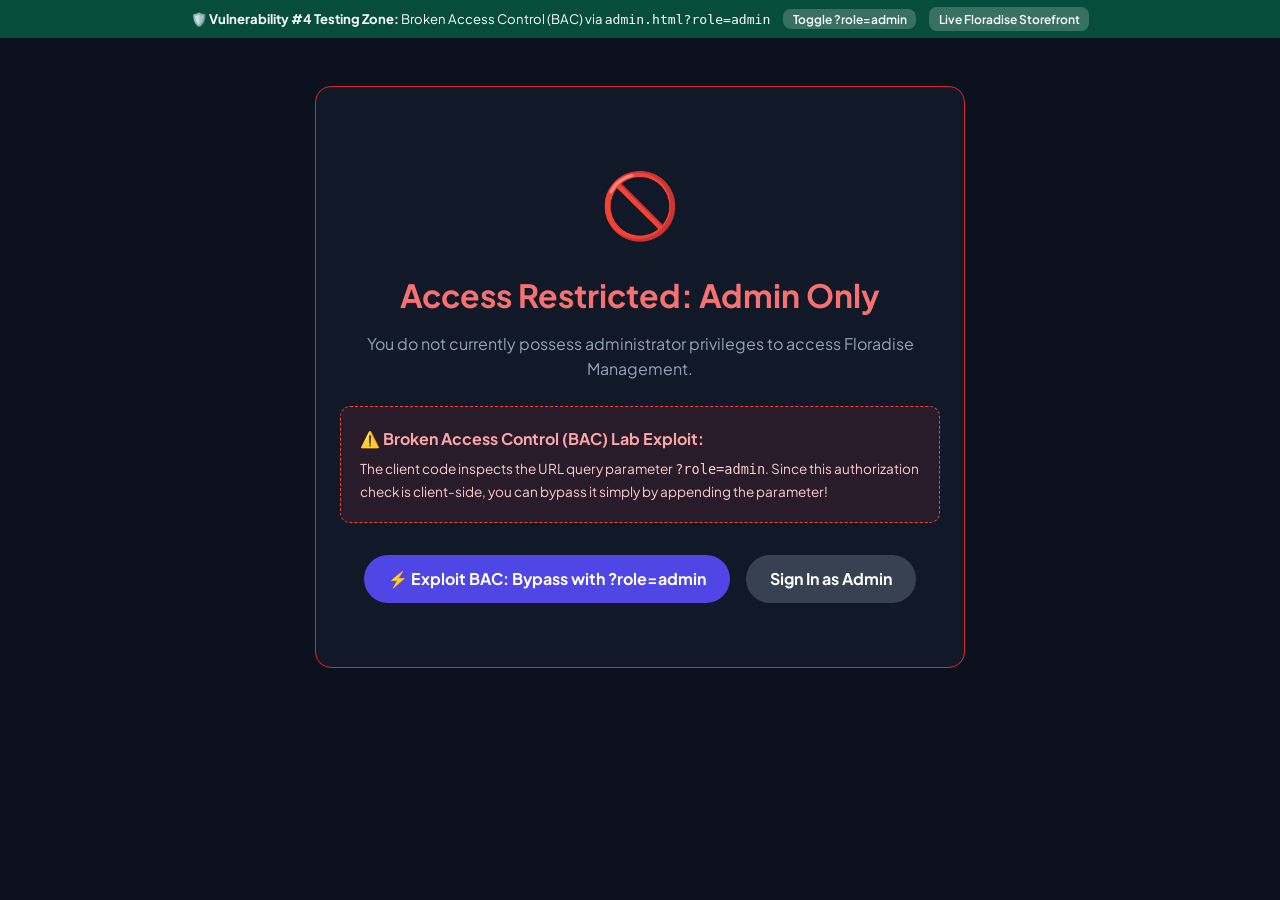
==== commit 9ae868ee: "Update Floradise UI: emerald green theme, Spring Bloom Sale slider, shopping cart table, and separat" ====
--- a/admin.html
+++ b/admin.html
@@ -3,303 +3,643 @@
 <head>
     <meta charset="UTF-8">
     <meta name="viewport" content="width=device-width, initial-scale=1.0">
-    <title>Admin Dashboard — FloraBloom Management & Security Lab</title>
+    <title>Floradise Admin — Management Console</title>
     <!-- Fonts -->
     <link rel="preconnect" href="https://fonts.googleapis.com">
     <link rel="preconnect" href="https://fonts.gstatic.com" crossorigin>
-    <link href="https://fonts.googleapis.com/css2?family=Playfair+Display:ital,wght@0,500;0,700;1,400&family=Plus+Jakarta+Sans:wght@400;500;600;700&display=swap" rel="stylesheet">
+    <link href="https://fonts.googleapis.com/css2?family=Plus+Jakarta+Sans:wght@400;500;600;700;800&display=swap" rel="stylesheet">
     <link rel="stylesheet" href="style.css">
+    <style>
+        /* Dedicated Dark Theme Overrides for Admin Console */
+        body {
+            background-color: #0b111e !important;
+            color: #cbd5e1 !important;
+            margin: 0;
+            padding: 0;
+            overflow-x: hidden;
+        }
+
+        .admin-layout-container {
+            display: flex;
+            min-height: 100vh;
+            width: 100vw;
+        }
+
+        .admin-sidebar {
+            width: 250px;
+            background: #080d17;
+            border-right: 1px solid #1e293b;
+            padding: 1.5rem 1.2rem;
+            display: flex;
+            flex-direction: column;
+            flex-shrink: 0;
+        }
+
+        .admin-brand-header {
+            display: flex;
+            align-items: center;
+            gap: 0.65rem;
+            font-size: 1.35rem;
+            font-weight: 800;
+            color: #ffffff;
+            margin-bottom: 2rem;
+        }
+
+        .admin-brand-icon {
+            width: 32px;
+            height: 32px;
+            border-radius: 8px;
+            background: #0ea5e9;
+            display: flex;
+            align-items: center;
+            justify-content: center;
+            color: #ffffff;
+            font-size: 1rem;
+        }
+
+        .admin-section-label {
+            font-size: 0.72rem;
+            font-weight: 700;
+            color: #475569;
+            text-transform: uppercase;
+            letter-spacing: 1px;
+            margin: 1.4rem 0 0.5rem;
+            padding-left: 0.6rem;
+        }
+
+        .admin-sidebar-btn {
+            display: flex;
+            align-items: center;
+            gap: 0.75rem;
+            padding: 0.7rem 0.9rem;
+            border-radius: 10px;
+            color: #94a3b8;
+            font-weight: 600;
+            font-size: 0.9rem;
+            margin-bottom: 0.35rem;
+            width: 100%;
+            text-align: left;
+            background: transparent;
+            transition: all 0.2s;
+            cursor: pointer;
+        }
+
+        .admin-sidebar-btn:hover {
+            background: rgba(255, 255, 255, 0.05);
+            color: #ffffff;
+        }
+
+        .admin-sidebar-btn.active {
+            background: #4f46e5;
+            color: #ffffff;
+            box-shadow: 0 4px 14px rgba(79, 70, 229, 0.35);
+        }
+
+        .admin-sidebar-btn.logout-btn {
+            color: #f87171;
+        }
+
+        .admin-sidebar-btn.logout-btn:hover {
+            background: rgba(239, 68, 68, 0.15);
+        }
+
+        .admin-profile-box {
+            margin-top: auto;
+            padding-top: 1.2rem;
+            border-top: 1px solid #1e293b;
+            display: flex;
+            align-items: center;
+            gap: 0.75rem;
+        }
+
+        .admin-avatar-circle {
+            width: 38px;
+            height: 38px;
+            border-radius: 50%;
+            background: #0284c7;
+            color: #ffffff;
+            display: flex;
+            align-items: center;
+            justify-content: center;
+            font-weight: 800;
+            font-size: 0.95rem;
+        }
+
+        .admin-main-viewport {
+            flex: 1;
+            display: flex;
+            flex-direction: column;
+            min-width: 0;
+            background: #0b111e;
+        }
+
+        .admin-top-navbar {
+            height: 65px;
+            border-bottom: 1px solid #1e293b;
+            display: flex;
+            align-items: center;
+            justify-content: space-between;
+            padding: 0 2rem;
+            background: #090e1a;
+        }
+
+        .admin-tab-view {
+            display: none;
+            padding: 2rem;
+        }
+
+        .admin-tab-view.active {
+            display: block;
+        }
+
+        /* 4 Stat Cards */
+        .stat-card-deck {
+            display: grid;
+            grid-template-columns: repeat(4, 1fr);
+            gap: 1.2rem;
+            margin-bottom: 2rem;
+        }
+
+        .dark-stat-card {
+            background: #111827;
+            border: 1px solid #1f2937;
+            border-radius: 12px;
+            padding: 1.4rem;
+            display: flex;
+            align-items: center;
+            gap: 1.2rem;
+        }
+
+        .dark-stat-icon-wrap {
+            width: 48px;
+            height: 48px;
+            border-radius: 10px;
+            display: flex;
+            align-items: center;
+            justify-content: center;
+            font-size: 1.4rem;
+        }
+
+        .dark-card {
+            background: #111827;
+            border: 1px solid #1f2937;
+            border-radius: 12px;
+            padding: 1.6rem;
+        }
+
+        /* Chart grids */
+        .analytics-grid {
+            display: grid;
+            grid-template-columns: 1.4fr 1fr;
+            gap: 1.5rem;
+            margin-bottom: 2rem;
+        }
+
+        .split-grid-lower {
+            display: grid;
+            grid-template-columns: 1.4fr 1fr;
+            gap: 1.5rem;
+        }
+
+        .inventory-two-col {
+            display: grid;
+            grid-template-columns: 1.6fr 1fr;
+            gap: 1.8rem;
+        }
+
+        /* Dark Table */
+        .dark-data-table {
+            width: 100%;
+            border-collapse: collapse;
+        }
+
+        .dark-data-table th {
+            text-align: left;
+            padding: 0.8rem 1rem;
+            font-size: 0.75rem;
+            font-weight: 700;
+            color: #64748b;
+            text-transform: uppercase;
+            letter-spacing: 0.5px;
+            border-bottom: 1px solid #1f2937;
+        }
+
+        .dark-data-table td {
+            padding: 0.95rem 1rem;
+            font-size: 0.88rem;
+            color: #cbd5e1;
+            border-bottom: 1px solid #182234;
+        }
+
+        .dark-input {
+            width: 100%;
+            padding: 0.75rem 1rem;
+            border: 1px solid #374151;
+            border-radius: 8px;
+            background: #1f2937;
+            color: #ffffff;
+            outline: none;
+            transition: all 0.2s;
+        }
+
+        .dark-input:focus {
+            border-color: #6366f1;
+            box-shadow: 0 0 0 3px rgba(99, 102, 241, 0.2);
+        }
+
+        .btn-purple-submit {
+            background: linear-gradient(135deg, #4f46e5, #6366f1);
+            color: #ffffff;
+            font-weight: 700;
+            padding: 0.85rem;
+            border-radius: 8px;
+            width: 100%;
+            font-size: 0.95rem;
+            box-shadow: 0 4px 14px rgba(79, 70, 229, 0.35);
+        }
+
+        .btn-purple-submit:hover {
+            opacity: 0.92;
+            transform: translateY(-1px);
+        }
+
+        /* Avatar icon for users */
+        .initials-avatar {
+            width: 32px;
+            height: 32px;
+            border-radius: 50%;
+            background: #3b82f6;
+            color: #ffffff;
+            display: inline-flex;
+            align-items: center;
+            justify-content: center;
+            font-weight: 700;
+            font-size: 0.82rem;
+            margin-right: 0.6rem;
+        }
+    </style>
 </head>
-<body style="background-color: #f8fafc;">
+<body>
 
     <!-- Security Lab Announcement -->
     <div class="lab-top-banner">
         <span>🛡️ <strong>Vulnerability #4 Testing Zone:</strong> Broken Access Control (BAC) via <code>admin.html?role=admin</code></span>
-        <button onclick="toggleBACBypass()">Toggle ?role=admin Bypass</button>
+        <button onclick="toggleBACBypass()">Toggle ?role=admin</button>
+        <a href="index.html">Live Floradise Storefront</a>
     </div>
 
-    <!-- Navigation Header -->
-    <header class="site-header">
-        <div class="container nav-wrapper">
-            <a href="index.html" class="brand-logo">
-                <span class="brand-icon">🌸</span>
-                <span>Flora<span class="accent">Bloom</span> <small style="font-size:0.8rem; color:#64748b; font-family:var(--font-body); font-weight:600;">ADMIN</small></span>
+    <!-- Access Denied Banner (If BAC check fails) -->
+    <div id="admin-access-denied" style="display: none; padding: 4rem 1.5rem; text-align: center; max-width: 650px; margin: 3rem auto; background: #111827; border-radius: 16px; border: 1px solid #dc2626;">
+        <div style="font-size: 4rem; margin-bottom: 1rem;">🚫</div>
+        <h2 style="color: #f87171; font-size: 2rem; margin-bottom: 0.6rem;">Access Restricted: Admin Only</h2>
+        <p style="color: #94a3b8; margin-bottom: 1.5rem;">
+            You do not currently possess administrator privileges to access Floradise Management.
+        </p>
+        
+        <div style="background: rgba(239, 68, 68, 0.1); border: 1px dashed #ef4444; border-radius: 10px; padding: 1.2rem; margin-bottom: 2rem; text-align: left;">
+            <strong style="color: #fca5a5;">⚠️ Broken Access Control (BAC) Lab Exploit:</strong>
+            <p style="font-size: 0.85rem; color: #fecaca; margin-top: 0.4rem;">
+                The client code inspects the URL query parameter <code>?role=admin</code>. Since this authorization check is client-side, you can bypass it simply by appending the parameter!
+            </p>
+        </div>
+
+        <div style="display: flex; gap: 1rem; justify-content: center;">
+            <a href="admin.html?role=admin" class="btn" style="background:#4f46e5; color:#fff; border-radius:30px; padding:0.7rem 1.5rem; font-weight:700;">
+                ⚡ Exploit BAC: Bypass with ?role=admin
             </a>
-
-            <nav>
-                <ul class="nav-links">
-                    <li><a href="index.html">Live Boutique</a></li>
-                    <li><a href="products.html">Catalog</a></li>
-                    <li><a href="order.html?id=1001">Track Order</a></li>
-                    <li><a href="admin.html" class="active">Admin Portal</a></li>
-                </ul>
-            </nav>
-
-            <div class="nav-actions">
-                <a href="products.html" class="btn btn-sm btn-outline">Storefront</a>
-                <div id="user-nav-slot" class="user-nav-action"></div>
-            </div>
-        </div>
-    </header>
-
-    <!-- Admin Status Banner Bar -->
-    <div class="admin-header-strip">
-        <div class="container admin-header-flex">
-            <div>
-                <h2 style="font-size: 1.3rem; font-weight: 700;">FloraBloom Enterprise Florist Operations</h2>
-                <span style="font-size: 0.82rem; color: #94a3b8;">Central Management Dashboard & Diagnostic Console</span>
-            </div>
-            <div id="access-badge-container">
-                <!-- Access badge filled by JS -->
-            </div>
+            <a href="login.html" class="btn" style="background:#374151; color:#fff; border-radius:30px; padding:0.7rem 1.5rem; font-weight:700;">
+                Sign In as Admin
+            </a>
         </div>
     </div>
 
-    <!-- Main Container -->
-    <main class="container" style="padding-bottom: 4rem;">
-
-        <!-- ===============================================================
-             VULNERABILITY 4: BROKEN ACCESS CONTROL (BAC) ACCESS RESTRICTION BANNER
-             Displayed if neither session.role==='admin' NOR ?role=admin is found
-             =============================================================== -->
-        <div id="access-denied-panel" style="display: none; background: #ffffff; border-radius: var(--radius-lg); border: 1px solid #fecaca; padding: 3rem; text-align: center; box-shadow: var(--shadow-md); margin-top: 1rem;">
-            <div style="font-size: 3.5rem; margin-bottom: 1rem;">🚫</div>
-            <h2 style="font-family: var(--font-heading); color: #991b1b; font-size: 2.2rem; margin-bottom: 0.8rem;">Access Restricted: Administrator Privileges Required</h2>
-            <p style="color: var(--text-secondary); max-width: 580px; margin: 0 auto 1.5rem; font-size: 1.05rem;">
-                You are currently viewing this page as an unauthenticated or standard customer visitor.
-            </p>
-
-            <!-- Educational BAC Explanation & Bypass Exploit Button -->
-            <div style="background: #fef2f2; border: 1px dashed #ef4444; border-radius: var(--radius-md); padding: 1.5rem; max-width: 620px; margin: 0 auto 2rem; text-align: left;">
-                <h4 style="color: #991b1b; margin-bottom: 0.5rem; display: flex; align-items: center; gap: 0.5rem;">
-                    <span>⚠️ Vulnerability 4: Broken Access Control (Client-Side Check)</span>
-                </h4>
-                <p style="font-size: 0.88rem; color: #7f1d1d; margin-bottom: 1rem; line-height: 1.6;">
-                    The developer checked authorization using client-side JavaScript that inspects the URL query parameter <code>?role=admin</code>! 
-                    Because the check happens in the browser instead of an authenticated server-side session, anyone can bypass this barrier simply by providing the parameter.
-                </p>
-                <div style="display: flex; gap: 0.8rem; flex-wrap: wrap;">
-                    <a href="admin.html?role=admin" class="btn btn-sm btn-primary">
-                        ⚡ Exploit BAC: Bypass with ?role=admin
-                    </a>
-                    <a href="login.html" class="btn btn-sm btn-outline">
-                        Sign In as Admin Blossom
-                    </a>
-                </div>
+    <!-- Full Admin Layout Container (Matching Screenshots 1, 2, 3) -->
+    <div id="admin-layout" class="admin-layout-container" style="display: none;">
+        
+        <!-- Left Sidebar -->
+        <aside class="admin-sidebar">
+            <div class="admin-brand-header">
+                <div class="admin-brand-icon">🌱</div>
+                <span>Floradise</span>
             </div>
 
-            <a href="index.html" class="btn btn-outline">Return to Homepage</a>
-        </div>
-
-        <!-- ===============================================================
-             ADMIN DASHBOARD CONTENT (Accessible when BAC bypassed)
-             =============================================================== -->
-        <div id="admin-dashboard-content" style="display: none;">
-
-            <!-- Security Lab Alert Panel -->
-            <div style="background: #ecfdf5; border: 1px solid #a7f3d0; border-left: 5px solid #10b981; border-radius: var(--radius-sm); padding: 1rem 1.4rem; margin-bottom: 2rem;">
-                <div style="display: flex; justify-content: space-between; align-items: center; flex-wrap: wrap; gap: 0.8rem;">
-                    <div>
-                        <strong style="color: #065f46;">🔓 Access Granted (BAC Demonstration Mode):</strong>
-                        <span style="font-size: 0.88rem; color: #047857;" id="bac-reason-text">Authorized via query parameter <code>?role=admin</code>.</span>
-                    </div>
-                    <button onclick="window.location.href='admin.html'" class="btn btn-sm btn-outline-secondary" style="font-size: 0.78rem;">
-                        Remove ?role=admin (Test Block)
-                    </button>
+            <div class="admin-section-label">MAIN</div>
+            <button class="admin-sidebar-btn active" onclick="switchAdminTab('dashboard', this)">
+                <span>📊</span> Dashboard
+            </button>
+            <button class="admin-sidebar-btn" onclick="switchAdminTab('inventory', this)">
+                <span>📦</span> Inventory
+            </button>
+            <button class="admin-sidebar-btn" onclick="switchAdminTab('customers', this)">
+                <span>👥</span> Customers
+            </button>
+            <button class="admin-sidebar-btn" onclick="switchAdminTab('orders', this)">
+                <span>🛍️</span> Orders <span style="font-size:0.7rem; background:#4f46e5; padding:1px 6px; border-radius:8px; margin-left:auto;">IDOR</span>
+            </button>
+
+            <div class="admin-section-label">SYSTEM</div>
+            <a href="index.html" class="admin-sidebar-btn">
+                <span>👁️</span> View Store
+            </a>
+            <button onclick="handleLogout()" class="admin-sidebar-btn logout-btn">
+                <span>🚪</span> Logout
+            </button>
+
+            <!-- Bottom Profile -->
+            <div class="admin-profile-footer">
+                <div class="admin-avatar-circle">A</div>
+                <div>
+                    <div style="font-weight: 700; color: #ffffff; font-size: 0.9rem;">Admin</div>
+                    <div style="font-size: 0.75rem; color: #64748b;">Super Administrator</div>
                 </div>
             </div>
-
-            <!-- Stats Overview Grid -->
-            <div class="admin-stats-grid">
-                <div class="stat-card">
-                    <div class="stat-icon pink">💐</div>
-                    <div>
-                        <div class="stat-val" id="stat-total-orders">0</div>
-                        <div class="stat-label">Total Orders Placed</div>
-                    </div>
-                </div>
-
-                <div class="stat-card">
-                    <div class="stat-icon green">🌸</div>
-                    <div >
-                        <div class="stat-val" id="stat-flowers-sold">0</div>
-                        <div class="stat-label">Total Blooms Sold</div>
-                    </div>
-                </div>
-
-                <div class="stat-card">
-                    <div class="stat-icon gold">💰</div>
-                    <div>
-                        <div class="stat-val" id="stat-revenue">$0.00</div>
-                        <div class="stat-label">Simulated Gross Revenue</div>
-                    </div>
-                </div>
-
-                <div class="stat-card">
-                    <div class="stat-icon purple">⭐</div>
-                    <div>
-                        <div class="stat-val" id="stat-active-reviews">0</div>
-                        <div class="stat-label">Customer Reviews</div>
+        </aside>
+
+        <!-- Main Viewport -->
+        <main class="admin-main-viewport">
+            <!-- Top Navbar -->
+            <header class="admin-top-navbar">
+                <div class="admin-top-title" id="admin-header-title">Dashboard Overview</div>
+                <div class="admin-live-badge">
+                    <span class="live-dot"></span>
+                    <span>Live — Tue, Oct 06 2026</span>
+                </div>
+            </header>
+
+            <!-- =======================================================
+                 TAB 1: DASHBOARD OVERVIEW (Matching Screenshot 1)
+                 ======================================================= -->
+            <div id="view-dashboard" class="admin-tab-view active">
+                <div style="margin-bottom: 2rem;">
+                    <h2 style="font-size: 1.8rem; font-weight: 800; color: #ffffff; margin-bottom: 0.3rem;">Welcome back, Admin 👋</h2>
+                    <p style="color: #64748b; font-size: 0.95rem;">Here's what's happening with your Floradise store today.</p>
+                </div>
+
+                <!-- 4 Stat Metric Cards -->
+                <div class="stat-card-deck">
+                    <div class="dark-stat-card">
+                        <div class="dark-stat-icon-wrap" style="background: rgba(168, 85, 247, 0.15); color: #c084fc;">👥</div>
+                        <div>
+                            <div class="admin-stat-val" id="stat-total-cust">4</div>
+                            <div class="admin-stat-label">Total Customers</div>
+                        </div>
+                    </div>
+
+                    <div class="dark-stat-card">
+                        <div class="dark-stat-icon-wrap" style="background: rgba(34, 197, 94, 0.15); color: #4ade80;">📦</div>
+                        <div>
+                            <div class="admin-stat-val" id="stat-prod-listed">100</div>
+                            <div class="admin-stat-label">Products Listed</div>
+                        </div>
+                    </div>
+
+                    <div class="dark-stat-card">
+                        <div class="dark-stat-icon-wrap" style="background: rgba(245, 158, 11, 0.15); color: #fbbf24;">🌾</div>
+                        <div>
+                            <div class="admin-stat-val" id="stat-total-stock">5,000</div>
+                            <div class="admin-stat-label">Total Stock Units</div>
+                        </div>
+                    </div>
+
+                    <div class="dark-stat-card">
+                        <div class="dark-stat-icon-wrap" style="background: rgba(239, 68, 68, 0.15); color: #f87171;">⚠️</div>
+                        <div>
+                            <div class="admin-stat-val">0</div>
+                            <div class="admin-stat-label">Low Stock Alerts</div>
+                        </div>
+                    </div>
+                </div>
+
+                <!-- Analytics Row: Area Curve Chart + Donut Chart -->
+                <div class="analytics-grid">
+                    <!-- New Customers 7 Days (SVG Curve Chart) -->
+                    <div class="dark-card">
+                        <div style="display: flex; justify-content: space-between; align-items: center; margin-bottom: 1.2rem;">
+                            <h4 style="font-size: 1.05rem; font-weight: 700; color: #ffffff;">New Customers (7 days)</h4>
+                            <span style="font-size: 0.8rem; color: #64748b;">October 2026</span>
+                        </div>
+                        <div style="height: 190px; width: 100%;">
+                            <svg viewBox="0 0 500 160" style="width: 100%; height: 100%;">
+                                <defs>
+                                    <linearGradient id="purpleGrad" x1="0" y1="0" x2="0" y2="1">
+                                        <stop offset="0%" stop-color="#8b5cf6" stop-opacity="0.45"/>
+                                        <stop offset="100%" stop-color="#8b5cf6" stop-opacity="0.0"/>
+                                    </linearGradient>
+                                </defs>
+                                <!-- Grid Lines -->
+                                <line x1="0" y1="30" x2="500" y2="30" stroke="#1f2937" stroke-width="1"/>
+                                <line x1="0" y1="70" x2="500" y2="70" stroke="#1f2937" stroke-width="1"/>
+                                <line x1="0" y1="110" x2="500" y2="110" stroke="#1f2937" stroke-width="1"/>
+                                <line x1="0" y1="140" x2="500" y2="140" stroke="#1f2937" stroke-width="1"/>
+                                
+                                <!-- Curve Fill -->
+                                <path d="M 0,140 L 70,140 Q 150,140 200,100 T 260,25 T 320,100 T 400,140 L 500,140 Z" fill="url(#purpleGrad)"/>
+                                <!-- Curve Line -->
+                                <path d="M 0,140 L 70,140 Q 150,140 200,100 T 260,25 T 320,100 T 400,140 L 500,140" fill="none" stroke="#a855f7" stroke-width="3"/>
+                                <!-- Highlight Peak Point -->
+                                <circle cx="260" cy="25" r="5" fill="#ffffff" stroke="#a855f7" stroke-width="3"/>
+                            </svg>
+                        </div>
+                        <div style="display: flex; justify-content: space-between; font-size: 0.75rem; color: #64748b; margin-top: 0.5rem;">
+                            <span>Sep 30</span><span>Oct 01</span><span>Oct 02</span><span>Oct 03</span><span>Oct 04</span><span>Oct 05</span><span>Oct 06</span>
+                        </div>
+                    </div>
+
+                    <!-- Stock Levels Donut Chart -->
+                    <div class="dark-card">
+                        <div style="display: flex; justify-content: space-between; align-items: center; margin-bottom: 1.2rem;">
+                            <h4 style="font-size: 1.05rem; font-weight: 700; color: #ffffff;">Stock Levels</h4>
+                            <span style="font-size: 0.8rem; color: #64748b;">Top 5 products</span>
+                        </div>
+                        <div style="display: flex; justify-content: center; align-items: center; height: 160px;">
+                            <svg width="150" height="150" viewBox="0 0 100 100">
+                                <circle cx="50" cy="50" r="38" stroke="#3b82f6" stroke-width="16" fill="transparent" stroke-dasharray="60 180" stroke-dashoffset="0"/>
+                                <circle cx="50" cy="50" r="38" stroke="#ef4444" stroke-width="16" fill="transparent" stroke-dasharray="50 190" stroke-dashoffset="-60"/>
+                                <circle cx="50" cy="50" r="38" stroke="#10b981" stroke-width="16" fill="transparent" stroke-dasharray="65 175" stroke-dashoffset="-110"/>
+                                <circle cx="50" cy="50" r="38" stroke="#f59e0b" stroke-width="16" fill="transparent" stroke-dasharray="45 195" stroke-dashoffset="-175"/>
+                                <circle cx="50" cy="50" r="38" stroke="#8b5cf6" stroke-width="16" fill="transparent" stroke-dasharray="25 215" stroke-dashoffset="-220"/>
+                            </svg>
+                        </div>
+                        <div style="display: flex; justify-content: center; gap: 0.6rem; flex-wrap: wrap; font-size: 0.72rem; color: #94a3b8; margin-top: 0.5rem;">
+                            <span>🟣 Daisy Charm</span>
+                            <span>🔵 Aloe Vera</span>
+                            <span>🟢 Rose Bouquet</span>
+                            <span>🟠 Sunflowers</span>
+                        </div>
+                    </div>
+                </div>
+
+                <!-- Lower Row: Recent Customers + Top Products -->
+                <div class="split-grid-lower">
+                    <!-- Recent Customers Table -->
+                    <div class="dark-card">
+                        <div style="display: flex; justify-content: space-between; align-items: center; margin-bottom: 1rem;">
+                            <h4 style="font-size: 1.05rem; font-weight: 700; color: #ffffff;">Recent Customers</h4>
+                            <button onclick="switchAdminTab('customers')" style="background:none; color:#6366f1; font-size:0.8rem; font-weight:700;">View all</button>
+                        </div>
+                        <table class="dark-data-table">
+                            <thead>
+                                <tr>
+                                    <th>NAME</th>
+                                    <th>EMAIL</th>
+                                    <th>JOINED</th>
+                                </tr>
+                            </thead>
+                            <tbody id="dash-recent-cust-tbody">
+                                <!-- Populated dynamically -->
+                            </tbody>
+                        </table>
+                    </div>
+
+                    <!-- Top Products List -->
+                    <div class="dark-card">
+                        <h4 style="font-size: 1.05rem; font-weight: 700; color: #ffffff; margin-bottom: 1rem;">Top Products</h4>
+                        <div id="dash-top-products-list" style="display: flex; flex-direction: column; gap: 0.85rem;">
+                            <!-- Populated dynamically -->
+                        </div>
                     </div>
                 </div>
             </div>
 
-            <!-- Order Management Table -->
-            <div class="admin-table-card">
-                <div style="display: flex; justify-content: space-between; align-items: center; margin-bottom: 1rem;">
-                    <div>
-                        <h3 style="font-family: var(--font-heading); font-size: 1.3rem;">Recent Customer Orders</h3>
-                        <p style="font-size: 0.85rem; color: var(--text-muted);">View all customer shipments (Click ID to test IDOR vulnerability).</p>
-                    </div>
-                    <button onclick="seedMoreOrders()" class="btn btn-sm btn-outline">+ Add Mock Order</button>
-                </div>
-
-                <div style="overflow-x: auto;">
-                    <table class="admin-table">
-                        <thead>
-                            <tr>
-                                <th>Order ID</th>
-                                <th>Customer Name</th>
-                                <th>Contact Email</th>
-                                <th>Delivery Address</th>
-                                <th>Order Total</th>
-                                <th>Status</th>
-                                <th>Actions</th>
-                            </tr>
-                        </thead>
-                        <tbody id="admin-orders-tbody">
-                            <!-- Filled dynamically -->
-                        </tbody>
-                    </table>
+            <!-- =======================================================
+                 TAB 2: INVENTORY MANAGEMENT (Matching Screenshot 2)
+                 ======================================================= -->
+            <div id="view-inventory" class="admin-tab-view">
+                <div style="margin-bottom: 1.8rem;">
+                    <h2 style="font-size: 1.8rem; font-weight: 800; color: #ffffff; margin-bottom: 0.3rem;">Inventory Management</h2>
+                    <p style="color: #64748b; font-size: 0.95rem;">Manage your product catalogue, stock levels, and listings.</p>
+                </div>
+
+                <div class="inventory-two-col">
+                    <!-- Left: Current Catalogue -->
+                    <div class="dark-card">
+                        <div style="display: flex; justify-content: space-between; align-items: center; margin-bottom: 1.2rem;">
+                            <h4 style="font-size: 1.1rem; font-weight: 700; color: #ffffff;">Current Catalogue</h4>
+                            <span style="font-size: 0.8rem; color: #64748b;"><span id="inv-count-badge">8</span> products</span>
+                        </div>
+
+                        <div style="margin-bottom: 1.2rem;">
+                            <input type="text" id="inventory-search-input" class="dark-input" placeholder="🔍 Search products..." oninput="filterInventoryTable()">
+                        </div>
+
+                        <div style="overflow-x: auto;">
+                            <table class="dark-data-table">
+                                <thead>
+                                    <tr>
+                                        <th>PRODUCT</th>
+                                        <th>PRICE</th>
+                                        <th>STOCK</th>
+                                        <th>ACTIONS</th>
+                                    </tr>
+                                </thead>
+                                <tbody id="inventory-table-tbody">
+                                    <!-- Populated dynamically -->
+                                </tbody>
+                            </table>
+                        </div>
+                    </div>
+
+                    <!-- Right: Add New Product Form -->
+                    <div class="dark-card" style="height: fit-content;">
+                        <h4 style="font-size: 1.1rem; font-weight: 700; color: #ffffff; margin-bottom: 1.5rem;">Add New Product</h4>
+                        
+                        <form id="add-product-form" onsubmit="handleAddNewProduct(event)">
+                            <div style="margin-bottom: 1.2rem;">
+                                <label style="display:block; font-size:0.75rem; font-weight:700; color:#94a3b8; text-transform:uppercase; margin-bottom:0.4rem;">Product Name</label>
+                                <input type="text" id="new-prod-name" class="dark-input" placeholder="e.g. Red Tulip Bouquet" required>
+                            </div>
+
+                            <div style="margin-bottom: 1.2rem;">
+                                <label style="display:block; font-size:0.75rem; font-weight:700; color:#94a3b8; text-transform:uppercase; margin-bottom:0.4rem;">Price (₱)</label>
+                                <input type="number" id="new-prod-price" class="dark-input" placeholder="0.00" step="0.01" required>
+                            </div>
+
+                            <div style="margin-bottom: 1.2rem;">
+                                <label style="display:block; font-size:0.75rem; font-weight:700; color:#94a3b8; text-transform:uppercase; margin-bottom:0.4rem;">Initial Stock</label>
+                                <input type="number" id="new-prod-stock" class="dark-input" value="50" required>
+                            </div>
+
+                            <div style="margin-bottom: 1.6rem;">
+                                <label style="display:block; font-size:0.75rem; font-weight:700; color:#94a3b8; text-transform:uppercase; margin-bottom:0.4rem;">Image URL</label>
+                                <input type="url" id="new-prod-img" class="dark-input" placeholder="https://..." value="https://images.unsplash.com/photo-1563245372-f21724e3856d?auto=format&fit=crop&w=800&q=80">
+                            </div>
+
+                            <button type="submit" class="btn-purple-submit">+ Add to Catalogue</button>
+                        </form>
+                    </div>
                 </div>
             </div>
 
-            <!-- Product Management Table -->
-            <div class="admin-table-card">
-                <div style="display: flex; justify-content: space-between; align-items: center; margin-bottom: 1rem;">
-                    <div>
-                        <h3 style="font-family: var(--font-heading); font-size: 1.3rem;">Floral Catalog Inventory</h3>
-                        <p style="font-size: 0.85rem; color: var(--text-muted);">Manage live flowers displayed on the store catalog.</p>
-                    </div>
-                    <button onclick="promptAddNewProduct()" class="btn btn-sm btn-primary">+ Add New Bouquet</button>
-                </div>
-
-                <div style="overflow-x: auto;">
-                    <table class="admin-table">
-                        <thead>
-                            <tr>
-                                <th>Image</th>
-                                <th>Bouquet Name</th>
-                                <th>Category</th>
-                                <th>Price</th>
-                                <th>Stock</th>
-                                <th>Rating</th>
-                                <th>Actions</th>
-                            </tr>
-                        </thead>
-                        <tbody id="admin-products-tbody">
-                            <!-- Filled dynamically -->
-                        </tbody>
-                    </table>
+            <!-- =======================================================
+                 TAB 3: CUSTOMER MANAGEMENT (Matching Screenshot 3)
+                 ======================================================= -->
+            <div id="view-customers" class="admin-tab-view">
+                <div style="margin-bottom: 1.8rem;">
+                    <h2 style="font-size: 1.8rem; font-weight: 800; color: #ffffff; margin-bottom: 0.3rem;">Customer Management</h2>
+                    <p style="color: #64748b; font-size: 0.95rem;"><span id="cust-count-text">4</span> registered customers in your store.</p>
+                </div>
+
+                <div class="dark-card">
+                    <div style="display: flex; justify-content: space-between; align-items: center; margin-bottom: 1.2rem;">
+                        <h4 style="font-size: 1.1rem; font-weight: 700; color: #ffffff;">All Customers</h4>
+                    </div>
+
+                    <div style="margin-bottom: 1.5rem;">
+                        <input type="text" id="customer-search-input" class="dark-input" placeholder="🔍 Search by name or email..." oninput="filterCustomerTable()">
+                    </div>
+
+                    <div style="overflow-x: auto;">
+                        <table class="dark-data-table">
+                            <thead>
+                                <tr>
+                                    <th>#</th>
+                                    <th>NAME</th>
+                                    <th>EMAIL</th>
+                                    <th>JOINED</th>
+                                    <th style="text-align: right;">ACTION</th>
+                                </tr>
+                            </thead>
+                            <tbody id="customers-table-tbody">
+                                <!-- Populated dynamically -->
+                            </tbody>
+                        </table>
+                    </div>
                 </div>
             </div>
 
-            <!-- Customer Reviews Moderation -->
-            <div class="admin-table-card">
-                <div style="display: flex; justify-content: space-between; align-items: center; margin-bottom: 1rem;">
-                    <div>
-                        <h3 style="font-family: var(--font-heading); font-size: 1.3rem;">Customer Reviews & Feedback Moderation</h3>
-                        <p style="font-size: 0.85rem; color: var(--text-muted);">Inspect persisted reviews (Contains Stored XSS payloads if submitted).</p>
-                    </div>
-                    <button onclick="resetDefaultReviews()" class="btn btn-sm btn-outline">Reset Reviews</button>
-                </div>
-
-                <div style="overflow-x: auto;">
-                    <table class="admin-table">
-                        <thead>
-                            <tr>
-                                <th>ID</th>
-                                <th>Product ID</th>
-                                <th>Reviewer</th>
-                                <th>Rating</th>
-                                <th>Comment Content</th>
-                                <th>Actions</th>
-                            </tr>
-                        </thead>
-                        <tbody id="admin-reviews-tbody">
-                            <!-- Filled dynamically -->
-                        </tbody>
-                    </table>
+            <!-- =======================================================
+                 TAB 4: ORDERS MANAGEMENT (Connected to IDOR Demo)
+                 ======================================================= -->
+            <div id="view-orders" class="admin-tab-view">
+                <div style="margin-bottom: 1.8rem;">
+                    <h2 style="font-size: 1.8rem; font-weight: 800; color: #ffffff; margin-bottom: 0.3rem;">Order Management</h2>
+                    <p style="color: #64748b; font-size: 0.95rem;">Track customer shipments and test IDOR direct object references.</p>
+                </div>
+
+                <div class="dark-card">
+                    <div style="overflow-x: auto;">
+                        <table class="dark-data-table">
+                            <thead>
+                                <tr>
+                                    <th>ORDER ID</th>
+                                    <th>CUSTOMER NAME</th>
+                                    <th>CONTACT EMAIL</th>
+                                    <th>DELIVERY ADDRESS</th>
+                                    <th>TOTAL</th>
+                                    <th>STATUS</th>
+                                    <th>ACTION</th>
+                                </tr>
+                            </thead>
+                            <tbody id="orders-table-tbody">
+                                <!-- Populated dynamically -->
+                            </tbody>
+                        </table>
+                    </div>
                 </div>
             </div>
 
-            <!-- Registered Customer List -->
-            <div class="admin-table-card">
-                <div style="display: flex; justify-content: space-between; align-items: center; margin-bottom: 1rem;">
-                    <div>
-                        <h3 style="font-family: var(--font-heading); font-size: 1.3rem;">Registered User Profiles</h3>
-                        <p style="font-size: 0.85rem; color: var(--text-muted);">Insecurely stored client-side accounts (Plaintext passwords demonstration).</p>
-                    </div>
-                </div>
-
-                <div style="overflow-x: auto;">
-                    <table class="admin-table">
-                        <thead>
-                            <tr>
-                                <th>Full Name</th>
-                                <th>Email Address</th>
-                                <th>Role</th>
-                                <th>Plaintext Password (Insecure)</th>
-                            </tr>
-                        </thead>
-                        <tbody id="admin-users-tbody">
-                            <!-- Filled dynamically -->
-                        </tbody>
-                    </table>
-                </div>
-            </div>
-
-        </div>
-    </main>
-
-    <!-- Footer -->
-    <footer class="site-footer">
-        <div class="container footer-grid">
-            <div class="footer-about">
-                <div class="brand-logo" style="color: #ffffff;">
-                    <span>🌸 FloraBloom Admin</span>
-                </div>
-                <p>Artisanal online flower boutique operational dashboard.</p>
-            </div>
-            <div class="footer-col">
-                <h4>Navigation</h4>
-                <ul class="footer-links">
-                    <li><a href="index.html">Live Boutique</a></li>
-                    <li><a href="products.html">Catalog</a></li>
-                    <li><a href="admin.html?role=admin">Admin (BAC)</a></li>
-                    <li><a href="order.html?id=1001">Order #1001</a></li>
-                </ul>
-            </div>
-            <div class="footer-col">
-                <h4>Vulnerabilities</h4>
-                <ul class="footer-links">
-                    <li><a href="admin.html?role=admin">BAC (?role=admin)</a></li>
-                    <li><a href="order.html?id=1001">IDOR Parameter</a></li>
-                    <li><a href="products.html?search=%3Cscript%3Ealert('XSS')%3C/script%3E">Reflected XSS</a></li>
-                </ul>
-            </div>
-            <div class="footer-col">
-                <h4>Notice</h4>
-                <p style="font-size: 0.85rem; color: #94a3b8; line-height: 1.6;">
-                    Educational cybersecurity simulation only.
-                </p>
-            </div>
-        </div>
-        <div class="container footer-bottom">
-            <span>&copy; 2026 FloraBloom Security Lab.</span>
-            <span>Broken Access Control (BAC) Demo</span>
-        </div>
-    </footer>
+        </main>
+    </div>
 
     <!-- Scripts -->
     <script src="products.js"></script>
@@ -314,217 +654,256 @@
             }
         }
 
+        function switchAdminTab(tabName, btnElem) {
+            document.querySelectorAll('.admin-tab-view').forEach(v => v.classList.remove('active'));
+            document.querySelectorAll('.admin-sidebar-btn').forEach(b => b.classList.remove('active'));
+
+            const targetView = document.getElementById(`view-${tabName}`);
+            if (targetView) targetView.classList.add('active');
+
+            if (btnElem) {
+                btnElem.classList.add('active');
+            } else {
+                // If switched programmatically
+                const btns = document.querySelectorAll('.admin-sidebar-btn');
+                btns.forEach(b => {
+                    if (b.textContent.toLowerCase().includes(tabName)) b.classList.add('active');
+                });
+            }
+
+            const titleMap = {
+                'dashboard': 'Dashboard Overview',
+                'inventory': 'Inventory Management',
+                'customers': 'Customer Management',
+                'orders': 'Order Management'
+            };
+            document.getElementById('admin-header-title').textContent = titleMap[tabName] || 'Management Console';
+        }
+
         // =====================================================================
-        // VULNERABILITY 4: BROKEN ACCESS CONTROL IMPLEMENTATION
-        // Client-side evaluation checks URL parameter ?role=admin OR localStorage session!
+        // VULNERABILITY 4: BROKEN ACCESS CONTROL CHECK
         // =====================================================================
-        function verifyAdminAccess() {
-            const urlParams = new URLSearchParams(window.location.search);
-            const roleParam = urlParams.get('role');
+        function checkAdminAccess() {
+            const params = new URLSearchParams(window.location.search);
+            const roleParam = params.get('role');
             const session = JSON.parse(localStorage.getItem('florabloom_session') || '{}');
 
-            const hasParamAccess = (roleParam === 'admin');
-            const hasSessionAccess = (session.role === 'admin');
-
-            const deniedPanel = document.getElementById('access-denied-panel');
-            const dashboardContent = document.getElementById('admin-dashboard-content');
-            const badgeContainer = document.getElementById('access-badge-container');
-            const reasonText = document.getElementById('bac-reason-text');
-
-            if (hasParamAccess || hasSessionAccess) {
-                deniedPanel.style.display = 'none';
-                dashboardContent.style.display = 'block';
-
-                if (hasParamAccess) {
-                    badgeContainer.innerHTML = `<span class="badge badge-warning" style="font-size:0.85rem; padding:0.4rem 0.8rem;">⚠️ Bypassed via ?role=admin</span>`;
-                    reasonText.innerHTML = `Authorized via URL parameter <code>?role=admin</code> (Broken Access Control).`;
-                } else {
-                    badgeContainer.innerHTML = `<span class="badge badge-success" style="font-size:0.85rem; padding:0.4rem 0.8rem;">Logged in as: ${session.name || 'Admin'}</span>`;
-                    reasonText.innerHTML = `Authorized via client-side session: <strong>${session.email}</strong>.`;
-                }
-
-                loadAdminData();
+            const hasAccess = (roleParam === 'admin') || (session.role === 'admin');
+
+            const denied = document.getElementById('admin-access-denied');
+            const layout = document.getElementById('admin-layout');
+
+            if (hasAccess) {
+                denied.style.display = 'none';
+                layout.style.display = 'flex';
+                loadAllAdminData();
             } else {
-                deniedPanel.style.display = 'block';
-                dashboardContent.style.display = 'none';
-                badgeContainer.innerHTML = `<span class="badge badge-danger" style="font-size:0.85rem; padding:0.4rem 0.8rem;">Access Restricted</span>`;
+                denied.style.display = 'block';
+                layout.style.display = 'none';
             }
         }
 
-        function loadAdminData() {
+        function loadAllAdminData() {
+            const products = getProducts();
+            const users = getUsers();
             const orders = getOrders();
-            const products = getProducts();
-            const reviews = getReviews();
-            const users = getUsers();
-
-            // Compute statistics
-            const totalOrders = orders.length;
-            const flowersSold = orders.reduce((sum, o) => {
-                return sum + (o.items || []).reduce((itemSum, i) => itemSum + (i.quantity || 1), 0);
-            }, 0);
-            const revenue = orders.reduce((sum, o) => sum + (Number(o.total) || 0), 0);
-
-            document.getElementById('stat-total-orders').textContent = totalOrders;
-            document.getElementById('stat-flowers-sold').textContent = flowersSold;
-            document.getElementById('stat-revenue').textContent = `$${revenue.toFixed(2)}`;
-            document.getElementById('stat-active-reviews').textContent = reviews.length;
+
+            // Stats
+            document.getElementById('stat-total-cust').textContent = users.length;
+            document.getElementById('stat-prod-listed').textContent = products.length;
+            document.getElementById('inv-count-badge').textContent = products.length;
+            document.getElementById('cust-count-text').textContent = users.length;
+
+            const totalStock = products.reduce((sum, p) => sum + (p.stock || 50), 0);
+            document.getElementById('stat-total-stock').textContent = totalStock.toLocaleString();
+
+            // Recent Customers on Dashboard
+            const recentCustTbody = document.getElementById('dash-recent-cust-tbody');
+            recentCustTbody.innerHTML = users.slice(0, 4).map(u => `
+                <tr>
+                    <td><strong>${u.name}</strong></td>
+                    <td style="font-family: monospace; color:#94a3b8;">${u.email}</td>
+                    <td style="color:#64748b;">${u.joined || 'Oct 03, 2026'}</td>
+                </tr>
+            `).join('');
+
+            // Top Products on Dashboard
+            const topProdList = document.getElementById('dash-top-products-list');
+            topProdList.innerHTML = products.slice(0, 5).map((p, i) => `
+                <div style="display:flex; justify-content:space-between; align-items:center;">
+                    <div style="display:flex; align-items:center; gap:0.6rem;">
+                        <span style="font-size:0.75rem; background:#1f2937; color:#94a3b8; width:20px; height:20px; border-radius:4px; display:flex; align-items:center; justify-content:center;">${i+1}</span>
+                        <img src="${p.image}" alt="${p.name}" style="width:28px; height:28px; border-radius:4px; object-fit:cover;">
+                        <span style="font-size:0.9rem; font-weight:600; color:#ffffff;">${p.name}</span>
+                    </div>
+                    <span style="font-weight:700; color:#10b981;">${formatCurrency(p.price)}</span>
+                </div>
+            `).join('');
+
+            // Render Inventory Table
+            renderInventoryTable();
+
+            // Render Customers Table
+            renderCustomersTable();
 
             // Render Orders Table
-            const ordersTbody = document.getElementById('admin-orders-tbody');
-            ordersTbody.innerHTML = orders.map(o => `
+            renderOrdersTable();
+        }
+
+        function renderInventoryTable(filterQuery = "") {
+            const tbody = document.getElementById('inventory-table-tbody');
+            let list = getProducts();
+            if (filterQuery) {
+                const q = filterQuery.toLowerCase();
+                list = list.filter(p => p.name.toLowerCase().includes(q) || p.category.toLowerCase().includes(q));
+            }
+
+            tbody.innerHTML = list.map((p, idx) => `
                 <tr>
                     <td>
-                        <a href="order.html?id=${o.id}" class="badge badge-primary" title="View order via IDOR" style="text-decoration:none;">
-                            #${o.id} 🔗
-                        </a>
+                        <div style="display:flex; align-items:center; gap:0.8rem;">
+                            <img src="${p.image}" alt="${p.name}" style="width:36px; height:36px; border-radius:6px; object-fit:cover;">
+                            <span style="font-weight:700; color:#ffffff;">${p.name}</span>
+                        </div>
                     </td>
-                    <td><strong>${o.customerName}</strong></td>
-                    <td style="font-family: monospace; font-size: 0.85rem;">${o.email}</td>
-                    <td style="max-width: 220px; font-size: 0.85rem; color: var(--text-secondary);">${o.address}</td>
-                    <td style="font-weight: 700; color: var(--primary);">$${Number(o.total).toFixed(2)}</td>
-                    <td><span class="badge ${o.status === 'Delivered' ? 'badge-success' : 'badge-warning'}">${o.status}</span></td>
+                    <td style="font-weight:700; color:#10b981;">${formatCurrency(p.price)}</td>
                     <td>
-                        <a href="order.html?id=${o.id}" class="btn btn-sm btn-outline" style="padding:0.25rem 0.6rem; font-size:0.75rem;">View (IDOR)</a>
+                        <div style="display:flex; align-items:center; gap:0.6rem;">
+                            <div style="width:60px; height:6px; background:#1e293b; border-radius:3px; overflow:hidden;">
+                                <div style="width:80%; height:100%; background:#10b981;"></div>
+                            </div>
+                            <span style="font-size:0.8rem; color:#10b981;">• In Stock (${p.stock || 50})</span>
+                        </div>
+                    </td>
+                    <td>
+                        <div style="display:flex; align-items:center; gap:0.4rem;">
+                            <input type="number" value="${p.stock || 50}" style="width:45px; background:#1f2937; border:1px solid #374151; color:#fff; border-radius:4px; text-align:center; padding:2px;" onchange="updateStock(${p.id}, this.value)">
+                            <button onclick="showToast('Stock updated!')" style="background:#3b82f6; color:#fff; border-radius:4px; padding:3px 8px; font-size:0.75rem;">✓</button>
+                            <button onclick="deleteProductById(${p.id})" style="background:#ef4444; color:#fff; border-radius:4px; padding:3px 8px; font-size:0.75rem;">🗑️</button>
+                        </div>
                     </td>
                 </tr>
             `).join('');
-
-            // Render Products Table
-            const productsTbody = document.getElementById('admin-products-tbody');
-            productsTbody.innerHTML = products.map((p, idx) => `
+        }
+
+        function renderCustomersTable(filterQuery = "") {
+            const tbody = document.getElementById('customers-table-tbody');
+            let list = getUsers();
+            if (filterQuery) {
+                const q = filterQuery.toLowerCase();
+                list = list.filter(u => u.name.toLowerCase().includes(q) || u.email.toLowerCase().includes(q));
+            }
+
+            tbody.innerHTML = list.map((u, idx) => {
+                const initials = u.name ? u.name.split(' ').map(n=>n[0]).join('').substring(0, 2) : 'U';
+                return `
+                    <tr>
+                        <td style="color:#64748b;">#${idx + 1}</td>
+                        <td>
+                            <div style="display:flex; align-items:center;">
+                                <span class="initials-avatar">${initials}</span>
+                                <strong>${u.name}</strong>
+                            </div>
+                        </td>
+                        <td style="font-family:monospace; color:#94a3b8;">${u.email}</td>
+                        <td style="color:#64748b;">${u.joined || 'Oct 03, 2026'}</td>
+                        <td style="text-align: right;">
+                            <button onclick="removeCustomer(${idx})" style="background:rgba(239,68,68,0.15); color:#f87171; border:1px solid #ef4444; border-radius:6px; padding:4px 10px; font-size:0.78rem; font-weight:700;">
+                                Remove
+                            </button>
+                        </td>
+                    </tr>
+                `;
+            }).join('');
+        }
+
+        function renderOrdersTable() {
+            const tbody = document.getElementById('orders-table-tbody');
+            const orders = getOrders();
+
+            tbody.innerHTML = orders.map(o => `
                 <tr>
-                    <td>
-                        <img src="${p.image}" alt="${p.name}" style="width:40px; height:40px; border-radius:6px; object-fit:cover;">
-                    </td>
-                    <td><strong>${p.name}</strong></td>
-                    <td><span class="badge badge-secondary">${p.category}</span></td>
-                    <td style="font-weight: 700;">$${Number(p.price).toFixed(2)}</td>
-                    <td>${p.stock || 12} in stock</td>
-                    <td>★ ${p.rating}</td>
-                    <td>
-                        <button onclick="deleteProduct(${idx})" class="btn btn-sm btn-outline" style="color:#ef4444; border-color:#ef4444; padding:0.2rem 0.5rem; font-size:0.75rem;">Delete</button>
-                    </td>
+                    <td><a href="order.html?id=${o.id}" style="color:#38bdf8; font-weight:700; text-decoration:underline;">#${o.id} 🔗</a></td>
+                    <td><strong>${o.customerName}</strong></td>
+                    <td style="font-family:monospace; color:#94a3b8;">${o.email}</td>
+                    <td style="max-width:240px; color:#64748b; font-size:0.82rem;">${o.address}</td>
+                    <td style="font-weight:700; color:#10b981;">${formatCurrency(o.total)}</td>
+                    <td><span style="background:${o.status==='Delivered'?'#065f46':'#854d0e'}; color:#fff; padding:2px 8px; border-radius:12px; font-size:0.75rem;">${o.status}</span></td>
+                    <td><a href="order.html?id=${o.id}" style="background:#374151; color:#fff; padding:3px 8px; border-radius:4px; font-size:0.75rem;">View (IDOR)</a></td>
                 </tr>
             `).join('');
-
-            // Render Reviews Table
-            const reviewsTbody = document.getElementById('admin-reviews-tbody');
-            reviewsTbody.innerHTML = reviews.map((r, idx) => `
-                <tr>
-                    <td>${r.id}</td>
-                    <td>#${r.productId}</td>
-                    <td><strong>${r.author}</strong></td>
-                    <td style="color:#e59819;">${'★'.repeat(r.rating || 5)}</td>
-                    <td style="max-width:320px; font-size:0.85rem; font-family:monospace; background:#fff5f7;">
-                        ${escapeHtml(r.comment)}
-                    </td>
-                    <td>
-                        <button onclick="deleteReview(${idx})" class="btn btn-sm btn-outline" style="color:#ef4444; border-color:#ef4444; padding:0.2rem 0.5rem; font-size:0.75rem;">Delete</button>
-                    </td>
-                </tr>
-            `).join('');
-
-            // Render Users Table (Insecure credentials exposure)
-            const usersTbody = document.getElementById('admin-users-tbody');
-            usersTbody.innerHTML = users.map(u => `
-                <tr>
-                    <td><strong>${u.name}</strong></td>
-                    <td>${u.email}</td>
-                    <td><span class="badge ${u.role === 'admin' ? 'badge-warning' : 'badge-secondary'}">${u.role}</span></td>
-                    <td><code style="background:#fee2e2; color:#b91c1c; padding:2px 6px; border-radius:4px;">${u.password}</code></td>
-                </tr>
-            `).join('');
-        }
-
-        function escapeHtml(str) {
-            if (!str) return '';
-            return str
-                .replace(/&/g, "&amp;")
-                .replace(/</g, "&lt;")
-                .replace(/>/g, "&gt;")
-                .replace(/"/g, "&quot;")
-                .replace(/'/g, "&#039;");
-        }
-
-        function deleteProduct(idx) {
+        }
+
+        function filterInventoryTable() {
+            const val = document.getElementById('inventory-search-input').value;
+            renderInventoryTable(val);
+        }
+
+        function filterCustomerTable() {
+            const val = document.getElementById('customer-search-input').value;
+            renderCustomersTable(val);
+        }
+
+        function handleAddNewProduct(e) {
+            e.preventDefault();
+            const name = document.getElementById('new-prod-name').value.trim();
+            const price = parseFloat(document.getElementById('new-prod-price').value) || 0;
+            const stock = parseInt(document.getElementById('new-prod-stock').value) || 50;
+            const img = document.getElementById('new-prod-img').value.trim();
+
             const products = getProducts();
-            if (confirm(`Delete bouquet "${products[idx].name}"?`)) {
-                products.splice(idx, 1);
-                localStorage.setItem('florabloom_products', JSON.stringify(products));
-                loadAdminData();
-                showToast("Product deleted from catalog.");
-            }
-        }
-
-        function deleteReview(idx) {
-            const reviews = getReviews();
-            reviews.splice(idx, 1);
-            localStorage.setItem('florabloom_reviews', JSON.stringify(reviews));
-            loadAdminData();
-            showToast("Review deleted.");
-        }
-
-        function resetDefaultReviews() {
-            localStorage.setItem('florabloom_reviews', JSON.stringify(INITIAL_REVIEWS));
-            loadAdminData();
-            showToast("Reviews reset to default.");
-        }
-
-        function promptAddNewProduct() {
-            const name = prompt("Enter new Flower Bouquet Name:", "Royal Sapphire Hydrangeas");
-            if (!name) return;
-            const category = prompt("Enter Category (Roses, Tulips, Orchids, Lilies, Daisies, Mixed Bouquets):", "Mixed Bouquets");
-            const price = parseFloat(prompt("Enter Price ($):", "45.00")) || 45.00;
-
-            const products = getProducts();
-            const newProduct = {
+            const newProd = {
                 id: Date.now(),
                 name: name,
-                category: category || "Mixed Bouquets",
+                category: "Bouquets",
                 price: price,
-                originalPrice: price + 10,
+                originalPrice: price + 200,
                 rating: 5.0,
                 reviewCount: 1,
                 colors: ["Classic Variety"],
-                image: "https://images.unsplash.com/photo-1563245372-f21724e3856d?auto=format&fit=crop&w=800&q=80",
-                description: `Freshly curated ${name} with crisp foliage and boutique gift presentation.`,
-                featured: false,
-                stock: 15
+                image: img || "https://images.unsplash.com/photo-1563245372-f21724e3856d?auto=format&fit=crop&w=800&q=80",
+                description: `Freshly hand-picked ${name} from Floradise greenhouse.`,
+                featured: true,
+                stock: stock
             };
 
-            products.unshift(newProduct);
+            products.unshift(newProd);
             localStorage.setItem('florabloom_products', JSON.stringify(products));
-            loadAdminData();
-            showToast(`Added "${name}" to floral inventory!`);
-        }
-
-        function seedMoreOrders() {
-            const orders = getOrders();
-            const newId = (parseInt(orders[orders.length - 1].id) + 1).toString();
-            const mock = {
-                id: newId,
-                customerName: "Audrey Hepburn",
-                email: "audrey@classic.example.fake",
-                phone: "+1 (555) 018-9921",
-                address: "450 Broadway Ave, New York, NY 10012",
-                items: [{ id: 1, name: "Velvet Crimson Roses", quantity: 1, price: 49.99, color: "Crimson Red" }],
-                subtotal: 49.99,
-                shipping: 9.99,
-                tax: 4.00,
-                total: 63.98,
-                status: "In Transit",
-                orderDate: new Date().toISOString().split('T')[0],
-                deliveryDate: new Date().toISOString().split('T')[0],
-                notes: "Leave with building concierge."
-            };
-            orders.push(mock);
-            localStorage.setItem('florabloom_orders', JSON.stringify(orders));
-            loadAdminData();
-            showToast(`Created Mock Order #${newId}`);
+
+            // Reset form
+            document.getElementById('add-product-form').reset();
+            loadAllAdminData();
+            showToast(`Added "${name}" to catalogue!`);
+        }
+
+        function deleteProductById(id) {
+            let products = getProducts();
+            products = products.filter(p => p.id !== id);
+            localStorage.setItem('florabloom_products', JSON.stringify(products));
+            loadAllAdminData();
+            showToast("Product deleted from catalogue.");
+        }
+
+        function updateStock(id, newStock) {
+            const products = getProducts();
+            const p = products.find(x => x.id === id);
+            if (p) {
+                p.stock = parseInt(newStock) || 0;
+                localStorage.setItem('florabloom_products', JSON.stringify(products));
+                loadAllAdminData();
+            }
+        }
+
+        function removeCustomer(idx) {
+            const users = getUsers();
+            const removed = users.splice(idx, 1);
+            localStorage.setItem('florabloom_users', JSON.stringify(users));
+            loadAllAdminData();
+            showToast(`Removed customer: ${removed[0].name}`);
         }
 
         document.addEventListener('DOMContentLoaded', () => {
-            verifyAdminAccess();
+            checkAdminAccess();
         });
     </script>
 </body>
--- a/style.css
+++ b/style.css
@@ -1,48 +1,40 @@
 /* ==========================================================================
-   FloraBloom — Modern Flower Shop & Security Lab Stylesheet
+   Floradise — Official Botanical E-Commerce & Security Lab Stylesheet
    ========================================================================== */
 
 :root {
-    --primary: #d45d79;
-    --primary-hover: #b03e5a;
-    --primary-light: #fde8ed;
-    --primary-subtle: #fff5f7;
+    /* Floradise Signature Brand Palette */
+    --primary-green: #10b981;
+    --primary-green-dark: #059669;
+    --primary-green-light: #d1fae5;
+    --primary-green-subtle: #ecfdf5;
     
-    --secondary: #2d6a4f;
-    --secondary-hover: #1b4332;
-    --secondary-light: #e8f5ed;
-    --secondary-subtle: #f0fdf4;
+    --accent-gold: #f59e0b;
+    --danger-red: #ef4444;
+    --danger-light: #fee2e2;
     
-    --accent: #e9c46a;
-    --accent-gold: #c68a4c;
+    --bg-light: #f8fafc;
+    --bg-white: #ffffff;
+    --bg-card: #ffffff;
     
-    --bg-cream: #faf7f2;
-    --bg-surface: #ffffff;
-    --bg-muted: #f4efe9;
-    
-    --text-primary: #23272a;
-    --text-secondary: #5f6368;
-    --text-muted: #8b9299;
+    --text-dark: #1e293b;
+    --text-muted: #64748b;
     --text-light: #ffffff;
     
-    --border-color: #eedcdb;
-    --border-light: #f0eae1;
-    
-    --shadow-sm: 0 2px 8px rgba(45, 106, 79, 0.06);
-    --shadow-md: 0 6px 20px rgba(212, 93, 121, 0.10);
-    --shadow-lg: 0 15px 35px rgba(35, 39, 42, 0.08);
-    --shadow-hover: 0 12px 28px rgba(212, 93, 121, 0.16);
+    --border-color: #e2e8f0;
+    --border-light: #f1f5f9;
     
     --radius-sm: 8px;
     --radius-md: 14px;
-    --radius-lg: 22px;
+    --radius-lg: 20px;
     --radius-full: 9999px;
     
-    --transition: all 0.28s cubic-bezier(0.4, 0, 0.2, 1);
-    --container-max: 1220px;
+    --shadow-sm: 0 1px 3px rgba(0, 0, 0, 0.05);
+    --shadow-md: 0 4px 14px rgba(0, 0, 0, 0.06);
+    --shadow-lg: 0 10px 25px rgba(0, 0, 0, 0.08);
     
-    --font-heading: 'Playfair Display', Georgia, serif;
-    --font-body: 'Plus Jakarta Sans', -apple-system, BlinkMacSystemFont, "Segoe UI", Roboto, sans-serif;
+    --font-main: 'Plus Jakarta Sans', -apple-system, BlinkMacSystemFont, "Segoe UI", Roboto, sans-serif;
+    --container-max: 1240px;
 }
 
 /* Reset & Base */
@@ -52,19 +44,21 @@
     padding: 0;
 }
 
-html {
-    scroll-behavior: smooth;
-}
-
 body {
-    font-family: var(--font-body);
-    background-color: var(--bg-cream);
-    color: var(--text-primary);
+    font-family: var(--font-main);
+    background-color: var(--bg-light);
+    color: var(--text-dark);
     line-height: 1.6;
     display: flex;
     flex-direction: column;
     min-height: 100vh;
     -webkit-font-smoothing: antialiased;
+}
+
+a {
+    color: inherit;
+    text-decoration: none;
+    transition: all 0.2s ease;
 }
 
 img {
@@ -73,23 +67,16 @@
     display: block;
 }
 
-a {
-    color: inherit;
-    text-decoration: none;
-    transition: var(--transition);
-}
-
 button, input, select, textarea {
     font-family: inherit;
-    font-size: 1rem;
+    font-size: 0.95rem;
 }
 
 button {
     cursor: pointer;
     border: none;
     outline: none;
-    background: none;
-    transition: var(--transition);
+    transition: all 0.2s ease;
 }
 
 .container {
@@ -100,1508 +87,962 @@
 }
 
 /* ==========================================================================
-   Security Lab Top Notice Bar
+   Security Lab Top Notice Banner
    ========================================================================== */
 .lab-top-banner {
-    background: linear-gradient(90deg, #1b4332, #2d6a4f, #d45d79);
-    color: #ffffff;
-    font-size: 0.85rem;
-    padding: 0.5rem 1rem;
+    background: #064e3b;
+    color: #ffffff;
+    font-size: 0.82rem;
+    padding: 0.45rem 1rem;
     text-align: center;
     display: flex;
     align-items: center;
     justify-content: center;
     gap: 0.8rem;
     flex-wrap: wrap;
-    position: relative;
     z-index: 1000;
 }
 
-.lab-top-banner a, .lab-top-banner button {
+.lab-top-banner button, .lab-top-banner a {
     background: rgba(255, 255, 255, 0.2);
     color: #ffffff;
-    padding: 0.2rem 0.6rem;
+    padding: 0.15rem 0.6rem;
     border-radius: var(--radius-sm);
-    font-size: 0.78rem;
+    font-size: 0.75rem;
     font-weight: 600;
-    text-decoration: underline;
-}
-
-.lab-top-banner a:hover, .lab-top-banner button:hover {
+}
+
+.lab-top-banner button:hover, .lab-top-banner a:hover {
     background: rgba(255, 255, 255, 0.35);
 }
 
 /* ==========================================================================
-   Navigation Bar
+   Main Store Navigation Bar (Vibrant Green Header)
    ========================================================================== */
-.site-header {
-    background: rgba(255, 255, 255, 0.95);
-    backdrop-filter: blur(12px);
-    border-bottom: 1px solid var(--border-color);
+.main-store-header {
+    background-color: var(--primary-green);
+    color: #ffffff;
     position: sticky;
     top: 0;
     z-index: 999;
+    box-shadow: var(--shadow-md);
+}
+
+.nav-container {
+    display: flex;
+    align-items: center;
+    justify-content: space-between;
+    height: 70px;
+}
+
+.brand-wrap {
+    display: flex;
+    align-items: center;
+    gap: 0.5rem;
+    font-size: 1.6rem;
+    font-weight: 800;
+    color: #ffffff;
+    letter-spacing: -0.5px;
+}
+
+.brand-wrap svg, .brand-wrap .leaf-icon {
+    font-size: 1.7rem;
+}
+
+.nav-menu-list {
+    display: flex;
+    align-items: center;
+    list-style: none;
+    gap: 1.8rem;
+}
+
+.nav-menu-list a {
+    display: flex;
+    align-items: center;
+    gap: 0.4rem;
+    color: #ffffff;
+    font-weight: 600;
+    font-size: 0.95rem;
+    opacity: 0.92;
+}
+
+.nav-menu-list a:hover, .nav-menu-list a.active {
+    opacity: 1;
+    transform: translateY(-1px);
+}
+
+.cart-pill-nav {
+    display: flex;
+    align-items: center;
+    gap: 0.4rem;
+    color: #ffffff;
+    font-weight: 700;
+}
+
+.cart-count-bubble {
+    background: #ffffff;
+    color: var(--primary-green-dark);
+    font-size: 0.75rem;
+    font-weight: 800;
+    width: 20px;
+    height: 20px;
+    border-radius: 50%;
+    display: inline-flex;
+    align-items: center;
+    justify-content: center;
+}
+
+.login-btn-nav {
+    background: #ffffff;
+    color: var(--primary-green-dark) !important;
+    padding: 0.45rem 1.2rem;
+    border-radius: var(--radius-full);
+    font-weight: 700 !important;
+    font-size: 0.9rem !important;
+    display: inline-flex;
+    align-items: center;
+    gap: 0.4rem;
     box-shadow: var(--shadow-sm);
 }
 
-.nav-wrapper {
-    display: flex;
-    align-items: center;
-    justify-content: space-between;
-    height: 76px;
-}
-
-.brand-logo {
-    display: flex;
-    align-items: center;
-    gap: 0.6rem;
-    font-family: var(--font-heading);
-    font-size: 1.65rem;
-    font-weight: 700;
-    color: var(--primary);
+.login-btn-nav:hover {
+    background: #f0fdf4;
+    transform: translateY(-2px);
+    box-shadow: var(--shadow-md);
+}
+
+/* ==========================================================================
+   Hero Banner Slider (Spring Bloom Sale)
+   ========================================================================== */
+.hero-slider-wrap {
+    padding: 2rem 0 1.5rem;
+}
+
+.hero-banner-card {
+    position: relative;
+    height: 380px;
+    border-radius: var(--radius-lg);
+    overflow: hidden;
+    display: flex;
+    align-items: center;
+    justify-content: center;
+    text-align: center;
+    color: #ffffff;
+    background-size: cover;
+    background-position: center;
+    box-shadow: var(--shadow-lg);
+}
+
+.hero-overlay {
+    position: absolute;
+    inset: 0;
+    background: linear-gradient(180deg, rgba(0, 0, 0, 0.25) 0%, rgba(0, 0, 0, 0.45) 100%);
+}
+
+.hero-content {
+    position: relative;
+    z-index: 2;
+    max-width: 650px;
+    padding: 0 1.5rem;
+}
+
+.hero-content h1 {
+    font-size: 3.2rem;
+    font-weight: 800;
+    margin-bottom: 0.6rem;
     letter-spacing: -0.5px;
-}
-
-.brand-logo .brand-icon {
-    font-size: 1.8rem;
-    filter: drop-shadow(0 2px 4px rgba(212, 93, 121, 0.3));
-}
-
-.brand-logo span.accent {
-    color: var(--secondary);
-}
-
-.nav-links {
-    display: flex;
-    align-items: center;
-    list-style: none;
-    gap: 2rem;
-}
-
-.nav-links a {
+    text-shadow: 0 2px 8px rgba(0, 0, 0, 0.3);
+}
+
+.hero-content p {
+    font-size: 1.25rem;
     font-weight: 500;
-    color: var(--text-primary);
-    position: relative;
-    padding: 0.4rem 0;
-}
-
-.nav-links a:hover, .nav-links a.active {
-    color: var(--primary);
-}
-
-.nav-links a::after {
-    content: '';
+    margin-bottom: 1.8rem;
+    text-shadow: 0 1px 4px rgba(0, 0, 0, 0.4);
+}
+
+.btn-shop-now {
+    background: var(--primary-green);
+    color: #ffffff;
+    font-weight: 700;
+    font-size: 1.05rem;
+    padding: 0.75rem 2.2rem;
+    border-radius: var(--radius-full);
+    display: inline-block;
+    box-shadow: 0 4px 12px rgba(16, 185, 129, 0.4);
+}
+
+.btn-shop-now:hover {
+    background: var(--primary-green-dark);
+    transform: translateY(-2px);
+}
+
+.slider-arrow {
     position: absolute;
-    bottom: 0;
-    left: 0;
-    width: 0%;
-    height: 2px;
-    background: var(--primary);
-    transition: var(--transition);
-}
-
-.nav-links a:hover::after, .nav-links a.active::after {
-    width: 100%;
-}
-
-.nav-badge-lab {
-    background: #ffe3e8;
-    color: var(--primary-hover);
-    padding: 0.2rem 0.5rem;
-    border-radius: var(--radius-sm);
-    font-size: 0.75rem;
-    font-weight: 700;
-    margin-left: 0.3rem;
-    border: 1px dashed var(--primary);
-}
-
-.nav-actions {
-    display: flex;
-    align-items: center;
-    gap: 1.2rem;
-}
-
-.search-bar-form {
-    position: relative;
-    display: flex;
-    align-items: center;
-}
-
-.search-input-header {
-    background: var(--bg-cream);
-    border: 1px solid var(--border-color);
-    padding: 0.5rem 2.2rem 0.5rem 1rem;
-    border-radius: var(--radius-full);
-    font-size: 0.9rem;
-    width: 170px;
-    transition: var(--transition);
-}
-
-.search-input-header:focus {
-    width: 230px;
-    background: #ffffff;
-    border-color: var(--primary);
-    box-shadow: 0 0 0 3px rgba(212, 93, 121, 0.15);
-    outline: none;
-}
-
-.search-submit-btn {
-    position: absolute;
-    right: 0.7rem;
-    color: var(--text-secondary);
-    font-size: 0.95rem;
-}
-
-.search-submit-btn:hover {
-    color: var(--primary);
-}
-
-.cart-btn-link {
-    position: relative;
-    display: flex;
-    align-items: center;
-    justify-content: center;
+    top: 50%;
+    transform: translateY(-50%);
     width: 44px;
     height: 44px;
     border-radius: 50%;
-    background: var(--bg-cream);
-    color: var(--text-primary);
+    background: rgba(0, 0, 0, 0.35);
+    color: #ffffff;
+    display: flex;
+    align-items: center;
+    justify-content: center;
+    font-size: 1.2rem;
+    z-index: 3;
+    transition: all 0.2s;
+}
+
+.slider-arrow:hover {
+    background: rgba(0, 0, 0, 0.65);
+}
+
+.slider-arrow.left { left: 24px; }
+.slider-arrow.right { right: 24px; }
+
+.slider-dots {
+    position: absolute;
+    bottom: 20px;
+    left: 50%;
+    transform: translateX(-50%);
+    display: flex;
+    gap: 0.5rem;
+    z-index: 3;
+}
+
+.slider-dot {
+    width: 10px;
+    height: 10px;
+    border-radius: 50%;
+    background: rgba(255, 255, 255, 0.5);
+    cursor: pointer;
+}
+
+.slider-dot.active {
+    background: #ffffff;
+    width: 24px;
+    border-radius: var(--radius-full);
+}
+
+/* ==========================================================================
+   Product Grid ("Discover Our Products")
+   ========================================================================== */
+.section-title-wrap {
+    margin: 2.5rem 0 1.8rem;
+}
+
+.section-main-heading {
+    font-size: 1.85rem;
+    font-weight: 800;
+    color: var(--text-dark);
+}
+
+.floradise-product-grid {
+    display: grid;
+    grid-template-columns: repeat(4, 1fr);
+    gap: 1.5rem;
+    margin-bottom: 3.5rem;
+}
+
+.floradise-product-card {
+    background: #ffffff;
+    border-radius: var(--radius-md);
+    padding: 1.2rem;
     border: 1px solid var(--border-color);
-}
-
-.cart-btn-link:hover {
-    background: var(--primary-light);
-    color: var(--primary);
-    border-color: var(--primary);
-}
-
-.cart-count-badge {
-    position: absolute;
-    top: -4px;
-    right: -4px;
-    background: var(--primary);
-    color: #fff;
-    font-size: 0.72rem;
-    font-weight: 700;
-    width: 20px;
-    height: 20px;
-    border-radius: 50%;
-    display: flex;
-    align-items: center;
-    justify-content: center;
-    box-shadow: 0 2px 5px rgba(212, 93, 121, 0.4);
-}
-
-.user-nav-action {
-    display: flex;
-    align-items: center;
-    gap: 0.5rem;
-}
-
-.mobile-menu-toggle {
-    display: none;
-    font-size: 1.5rem;
-    color: var(--text-primary);
-}
-
-/* ==========================================================================
-   Buttons & Core Components
-   ========================================================================== */
-.btn {
-    display: inline-flex;
-    align-items: center;
-    justify-content: center;
-    gap: 0.5rem;
-    font-weight: 600;
-    padding: 0.75rem 1.6rem;
-    border-radius: var(--radius-full);
-    transition: var(--transition);
-    text-align: center;
-    line-height: 1.2;
-}
-
-.btn-sm {
-    padding: 0.45rem 1rem;
-    font-size: 0.85rem;
-}
-
-.btn-lg {
-    padding: 0.9rem 2.2rem;
-    font-size: 1.1rem;
-}
-
-.btn-primary {
-    background: var(--primary);
-    color: #ffffff;
-    box-shadow: 0 4px 14px rgba(212, 93, 121, 0.28);
-}
-
-.btn-primary:hover {
-    background: var(--primary-hover);
-    transform: translateY(-2px);
-    box-shadow: 0 6px 18px rgba(212, 93, 121, 0.35);
-}
-
-.btn-secondary {
-    background: var(--secondary);
-    color: #ffffff;
-}
-
-.btn-secondary:hover {
-    background: var(--secondary-hover);
-    transform: translateY(-2px);
-}
-
-.btn-outline {
-    background: transparent;
-    color: var(--primary);
-    border: 2px solid var(--primary);
-}
-
-.btn-outline:hover {
-    background: var(--primary);
-    color: #ffffff;
-}
-
-.btn-outline-secondary {
-    background: transparent;
-    color: var(--secondary);
-    border: 2px solid var(--secondary);
-}
-
-.btn-outline-secondary:hover {
-    background: var(--secondary);
-    color: #ffffff;
-}
-
-.badge {
-    display: inline-block;
-    padding: 0.25rem 0.65rem;
-    border-radius: var(--radius-full);
-    font-size: 0.75rem;
-    font-weight: 700;
-    text-transform: uppercase;
-    letter-spacing: 0.5px;
-}
-
-.badge-primary {
-    background: var(--primary-light);
-    color: var(--primary-hover);
-}
-
-.badge-secondary {
-    background: var(--secondary-light);
-    color: var(--secondary);
-}
-
-.badge-warning {
-    background: #fff3cd;
-    color: #856404;
-}
-
-.badge-danger {
-    background: #f8d7da;
-    color: #721c24;
-}
-
-.badge-success {
-    background: #d4edda;
-    color: #155724;
-}
-
-/* ==========================================================================
-   Hero Section
-   ========================================================================== */
-.hero-section {
-    position: relative;
-    padding: 5rem 0 6rem;
-    background: linear-gradient(135deg, #fff5f7 0%, #faf7f2 60%, #e8f5ed 100%);
+    box-shadow: var(--shadow-sm);
+    transition: all 0.25s ease;
+    display: flex;
+    flex-direction: column;
+}
+
+.floradise-product-card:hover {
+    transform: translateY(-5px);
+    box-shadow: var(--shadow-md);
+    border-color: #cbd5e1;
+}
+
+.product-thumb-wrap {
+    width: 100%;
+    height: 190px;
+    border-radius: var(--radius-sm);
     overflow: hidden;
-}
-
-.hero-grid {
-    display: grid;
-    grid-template-columns: 1.1fr 0.9fr;
-    gap: 3.5rem;
-    align-items: center;
-}
-
-.hero-tag {
-    display: inline-flex;
-    align-items: center;
-    gap: 0.5rem;
-    background: var(--bg-surface);
-    padding: 0.4rem 1rem;
-    border-radius: var(--radius-full);
-    color: var(--primary);
-    font-weight: 600;
-    font-size: 0.85rem;
-    box-shadow: var(--shadow-sm);
-    margin-bottom: 1.2rem;
-    border: 1px solid var(--border-color);
-}
-
-.hero-title {
-    font-family: var(--font-heading);
-    font-size: 3.4rem;
-    line-height: 1.15;
-    color: var(--text-primary);
-    margin-bottom: 1.2rem;
-}
-
-.hero-title span.bloom {
-    color: var(--primary);
-    font-style: italic;
-}
-
-.hero-subtitle {
-    font-size: 1.15rem;
-    color: var(--text-secondary);
-    margin-bottom: 2.2rem;
-    max-width: 520px;
-}
-
-.hero-actions {
-    display: flex;
-    align-items: center;
-    gap: 1.2rem;
-    flex-wrap: wrap;
-}
-
-.hero-image-wrap {
-    position: relative;
-}
-
-.hero-main-img {
-    border-radius: var(--radius-lg);
-    box-shadow: var(--shadow-lg);
-    object-fit: cover;
-    width: 100%;
-    height: 480px;
-    border: 8px solid #ffffff;
-}
-
-.hero-floating-card {
-    position: absolute;
-    bottom: -20px;
-    left: -20px;
-    background: rgba(255, 255, 255, 0.95);
-    backdrop-filter: blur(10px);
-    padding: 1.2rem 1.5rem;
-    border-radius: var(--radius-md);
-    box-shadow: var(--shadow-lg);
-    display: flex;
-    align-items: center;
-    gap: 1rem;
-    border: 1px solid var(--border-color);
-}
-
-.hero-floating-icon {
-    font-size: 2rem;
-}
-
-.hero-floating-title {
-    font-weight: 700;
-    color: var(--text-primary);
-    font-size: 0.95rem;
-}
-
-.hero-floating-sub {
-    font-size: 0.8rem;
-    color: var(--text-secondary);
-}
-
-/* ==========================================================================
-   Section Headers
-   ========================================================================== */
-.section-padding {
-    padding: 5rem 0;
-}
-
-.section-head {
-    text-align: center;
-    max-width: 680px;
-    margin: 0 auto 3.5rem;
-}
-
-.section-tag {
-    color: var(--primary);
-    text-transform: uppercase;
-    font-size: 0.85rem;
-    font-weight: 700;
-    letter-spacing: 1.5px;
-    margin-bottom: 0.5rem;
-}
-
-.section-title {
-    font-family: var(--font-heading);
-    font-size: 2.4rem;
-    color: var(--text-primary);
-    margin-bottom: 0.8rem;
-}
-
-.section-subtitle {
-    color: var(--text-secondary);
-    font-size: 1.05rem;
-}
-
-/* ==========================================================================
-   Category Showcase
-   ========================================================================== */
-.categories-grid {
-    display: grid;
-    grid-template-columns: repeat(auto-fit, minmax(180px, 1fr));
-    gap: 1.5rem;
-}
-
-.category-card {
-    background: var(--bg-surface);
-    border-radius: var(--radius-md);
-    padding: 1.8rem 1.2rem;
-    text-align: center;
-    border: 1px solid var(--border-light);
-    box-shadow: var(--shadow-sm);
-    transition: var(--transition);
-    display: flex;
-    flex-direction: column;
-    align-items: center;
-}
-
-.category-card:hover {
-    transform: translateY(-6px);
-    border-color: var(--primary);
-    box-shadow: var(--shadow-md);
-}
-
-.category-icon {
-    width: 65px;
-    height: 65px;
-    border-radius: 50%;
-    background: var(--primary-light);
-    display: flex;
-    align-items: center;
-    justify-content: center;
-    font-size: 2rem;
     margin-bottom: 1rem;
-    transition: var(--transition);
-}
-
-.category-card:hover .category-icon {
-    background: var(--primary);
-    color: #ffffff;
-    transform: scale(1.1);
-}
-
-.category-name {
-    font-family: var(--font-heading);
-    font-size: 1.15rem;
-    font-weight: 600;
-    color: var(--text-primary);
-    margin-bottom: 0.3rem;
-}
-
-.category-count {
-    font-size: 0.82rem;
-    color: var(--text-muted);
-}
-
-/* ==========================================================================
-   Product Cards & Grid
-   ========================================================================== */
-.products-grid {
-    display: grid;
-    grid-template-columns: repeat(auto-fill, minmax(280px, 1fr));
-    gap: 2rem;
-}
-
-.product-card {
-    background: var(--bg-surface);
-    border-radius: var(--radius-md);
-    overflow: hidden;
-    border: 1px solid var(--border-light);
-    box-shadow: var(--shadow-sm);
-    transition: var(--transition);
-    display: flex;
-    flex-direction: column;
-    position: relative;
-}
-
-.product-card:hover {
-    transform: translateY(-6px);
-    box-shadow: var(--shadow-hover);
-    border-color: var(--border-color);
-}
-
-.product-img-wrap {
-    position: relative;
-    overflow: hidden;
-    height: 260px;
-    background: #f8f6f0;
-}
-
-.product-img {
+    background: #f1f5f9;
+}
+
+.product-thumb-wrap img {
     width: 100%;
     height: 100%;
     object-fit: cover;
-    transition: transform 0.6s ease;
-}
-
-.product-card:hover .product-img {
-    transform: scale(1.06);
-}
-
-.product-badge-float {
-    position: absolute;
-    top: 12px;
-    left: 12px;
-    z-index: 2;
-}
-
-.product-body {
-    padding: 1.4rem;
-    display: flex;
-    flex-direction: column;
-    flex-grow: 1;
-}
-
-.product-cat {
-    font-size: 0.8rem;
-    text-transform: uppercase;
-    font-weight: 600;
-    letter-spacing: 0.8px;
-    color: var(--secondary);
-    margin-bottom: 0.4rem;
-}
-
-.product-title {
-    font-family: var(--font-heading);
-    font-size: 1.25rem;
-    font-weight: 600;
-    color: var(--text-primary);
-    margin-bottom: 0.5rem;
-    line-height: 1.3;
-}
-
-.product-rating {
-    display: flex;
-    align-items: center;
-    gap: 0.3rem;
+    transition: transform 0.4s ease;
+}
+
+.floradise-product-card:hover .product-thumb-wrap img {
+    transform: scale(1.05);
+}
+
+.product-card-title {
+    font-size: 1.05rem;
+    font-weight: 700;
+    color: var(--text-dark);
+    margin-bottom: 0.8rem;
+}
+
+.product-card-footer {
+    display: flex;
+    align-items: center;
+    justify-content: space-between;
+    margin-top: auto;
+}
+
+.product-card-price {
+    font-size: 1.15rem;
+    font-weight: 800;
+    color: var(--primary-green-dark);
+}
+
+.btn-card-add {
+    background: var(--primary-green);
+    color: #ffffff;
+    font-weight: 700;
     font-size: 0.85rem;
-    color: #e59819;
-    margin-bottom: 0.8rem;
-}
-
-.product-rating .count {
-    color: var(--text-muted);
-    font-size: 0.8rem;
-    margin-left: 0.2rem;
-}
-
-.product-price-row {
-    display: flex;
-    align-items: baseline;
+    padding: 0.45rem 1rem;
+    border-radius: var(--radius-full);
+    display: inline-flex;
+    align-items: center;
+    gap: 0.35rem;
+}
+
+.btn-card-add:hover {
+    background: var(--primary-green-dark);
+}
+
+/* ==========================================================================
+   About Us & Why Choose Us Sections
+   ========================================================================== */
+.about-section {
+    padding: 4rem 0 2rem;
+}
+
+.about-title-row {
+    display: flex;
+    align-items: center;
     gap: 0.6rem;
-    margin-top: auto;
-    margin-bottom: 1.2rem;
-}
-
-.product-price {
-    font-size: 1.35rem;
-    font-weight: 700;
-    color: var(--primary);
-}
-
-.product-price-orig {
-    font-size: 0.95rem;
-    color: var(--text-muted);
-    text-decoration: line-through;
-}
-
-.product-footer-actions {
-    display: flex;
-    gap: 0.6rem;
-}
-
-/* ==========================================================================
-   Catalog Page Layout & Filters
-   ========================================================================== */
-.catalog-header {
-    background: linear-gradient(180deg, #fff5f7 0%, var(--bg-cream) 100%);
-    padding: 3.5rem 0 2rem;
-    border-bottom: 1px solid var(--border-light);
-}
-
-.catalog-search-banner {
-    background: #ffffff;
-    border: 1px solid var(--border-color);
-    border-radius: var(--radius-md);
-    padding: 1rem 1.5rem;
+    font-size: 1.6rem;
+    font-weight: 800;
+    color: var(--text-dark);
     margin-bottom: 2rem;
-    box-shadow: var(--shadow-sm);
-    display: flex;
-    align-items: center;
-    justify-content: space-between;
-    flex-wrap: wrap;
-    gap: 1rem;
-}
-
-.search-vuln-indicator {
-    background: #fff0f3;
-    color: #9f1239;
-    padding: 0.3rem 0.8rem;
-    border-radius: var(--radius-sm);
-    font-size: 0.82rem;
-    font-family: monospace;
-    border: 1px solid #fda4af;
-}
-
-.catalog-controls {
-    display: flex;
-    flex-wrap: wrap;
-    gap: 1rem;
-    align-items: center;
-    justify-content: space-between;
-    margin-bottom: 2rem;
-}
-
-.filter-pills {
-    display: flex;
-    flex-wrap: wrap;
-    gap: 0.5rem;
-}
-
-.filter-pill {
-    padding: 0.45rem 1.1rem;
+}
+
+.about-title-row span.bar {
+    width: 28px;
+    height: 4px;
+    background: var(--primary-green);
     border-radius: var(--radius-full);
-    background: var(--bg-surface);
-    border: 1px solid var(--border-color);
-    font-size: 0.88rem;
-    font-weight: 500;
-    color: var(--text-secondary);
-    transition: var(--transition);
-}
-
-.filter-pill:hover, .filter-pill.active {
-    background: var(--primary);
-    color: #ffffff;
-    border-color: var(--primary);
-}
-
-.sort-select {
-    padding: 0.5rem 1.2rem;
-    border-radius: var(--radius-full);
-    border: 1px solid var(--border-color);
-    background: var(--bg-surface);
-    font-size: 0.9rem;
-    color: var(--text-primary);
-}
-
-/* ==========================================================================
-   Product Detail Page
-   ========================================================================== */
-.product-detail-grid {
+}
+
+.about-grid {
     display: grid;
     grid-template-columns: 1fr 1fr;
     gap: 3.5rem;
-    align-items: start;
-    margin-top: 2rem;
-}
-
-.detail-img-card {
-    background: var(--bg-surface);
+    align-items: center;
+}
+
+.about-img-box img {
     border-radius: var(--radius-lg);
+    box-shadow: var(--shadow-md);
+    width: 100%;
+    height: 380px;
+    object-fit: cover;
+}
+
+.about-text-box p {
+    color: var(--text-muted);
+    font-size: 1rem;
+    line-height: 1.7;
+    margin-bottom: 1.2rem;
+}
+
+.about-text-box h3 {
+    font-size: 1.35rem;
+    font-weight: 800;
+    margin: 1.8rem 0 0.8rem;
+    color: var(--text-dark);
+}
+
+.why-choose-grid {
+    display: grid;
+    grid-template-columns: repeat(3, 1fr);
+    gap: 1.8rem;
+    margin: 2rem 0 4rem;
+}
+
+.why-card {
+    background: #ffffff;
+    border-radius: var(--radius-md);
+    padding: 2.2rem 1.8rem;
+    border: 1px solid var(--border-color);
+    box-shadow: var(--shadow-sm);
+}
+
+.why-card h4 {
+    font-size: 1.15rem;
+    font-weight: 700;
+    margin-bottom: 0.8rem;
+    color: var(--text-dark);
+}
+
+.why-card p {
+    color: var(--text-muted);
+    font-size: 0.92rem;
+    line-height: 1.6;
+}
+
+/* ==========================================================================
+   Newsletter Subscribe Bar ("Subscribe now & get 20% off")
+   ========================================================================== */
+.subscribe-section {
+    text-align: center;
+    padding: 3.5rem 0 4rem;
+}
+
+.subscribe-section h3 {
+    font-size: 1.6rem;
+    font-weight: 800;
+    color: var(--text-dark);
+    margin-bottom: 0.4rem;
+}
+
+.subscribe-section p {
+    color: var(--text-muted);
+    font-size: 0.95rem;
+    margin-bottom: 1.6rem;
+}
+
+.subscribe-form-box {
+    display: flex;
+    max-width: 520px;
+    margin: 0 auto;
+    border-radius: var(--radius-sm);
     overflow: hidden;
     border: 1px solid var(--border-color);
-    box-shadow: var(--shadow-md);
-}
-
-.detail-img-card img {
+    box-shadow: var(--shadow-sm);
+}
+
+.subscribe-input {
+    flex: 1;
+    padding: 0.85rem 1.2rem;
+    border: none;
+    background: #ffffff;
+    outline: none;
+}
+
+.subscribe-btn {
+    background: #000000;
+    color: #ffffff;
+    font-weight: 800;
+    font-size: 0.85rem;
+    padding: 0 1.8rem;
+    letter-spacing: 0.5px;
+}
+
+.subscribe-btn:hover {
+    background: #1e293b;
+}
+
+/* ==========================================================================
+   Floradise Footer (3 Columns)
+   ========================================================================== */
+.floradise-footer {
+    background: #ffffff;
+    border-top: 1px solid var(--border-color);
+    padding: 4rem 0 1.5rem;
+    margin-top: auto;
+}
+
+.footer-columns-grid {
+    display: grid;
+    grid-template-columns: 2fr 1fr 1fr;
+    gap: 3.5rem;
+    margin-bottom: 3.5rem;
+}
+
+.footer-brand {
+    font-size: 1.5rem;
+    font-weight: 800;
+    color: var(--text-dark);
+    display: flex;
+    align-items: center;
+    gap: 0.4rem;
+    margin-bottom: 1rem;
+}
+
+.footer-brand span.green {
+    color: var(--primary-green-dark);
+}
+
+.footer-brand-desc {
+    color: var(--text-muted);
+    font-size: 0.9rem;
+    line-height: 1.7;
+    max-width: 380px;
+}
+
+.footer-col h5 {
+    font-size: 0.9rem;
+    font-weight: 800;
+    text-transform: uppercase;
+    letter-spacing: 0.5px;
+    color: var(--text-dark);
+    margin-bottom: 1.2rem;
+}
+
+.footer-links-list {
+    list-style: none;
+    display: flex;
+    flex-direction: column;
+    gap: 0.7rem;
+}
+
+.footer-links-list a {
+    color: var(--text-muted);
+    font-size: 0.92rem;
+}
+
+.footer-links-list a:hover {
+    color: var(--primary-green-dark);
+}
+
+.footer-contact-info p {
+    color: var(--text-muted);
+    font-size: 0.92rem;
+    margin-bottom: 0.6rem;
+}
+
+.footer-bottom-bar {
+    text-align: center;
+    padding-top: 1.8rem;
+    border-top: 1px solid var(--border-light);
+    font-size: 0.85rem;
+    color: var(--text-muted);
+}
+
+/* ==========================================================================
+   Shopping Cart Page Styles (Matching Image 3)
+   ========================================================================== */
+.cart-page-wrap {
+    padding: 3rem 0 4rem;
+}
+
+.cart-page-title {
+    font-size: 2rem;
+    font-weight: 800;
+    margin-bottom: 2rem;
+    color: var(--text-dark);
+}
+
+.cart-table-card {
+    background: #ffffff;
+    border-radius: var(--radius-lg);
+    border: 1px solid var(--border-color);
+    box-shadow: var(--shadow-sm);
+    padding: 2rem;
+}
+
+.cart-custom-table {
     width: 100%;
-    height: 520px;
-    object-fit: cover;
-}
-
-.detail-content {
-    display: flex;
-    flex-direction: column;
-}
-
-.detail-cat {
-    color: var(--secondary);
-    font-weight: 700;
+    border-collapse: collapse;
+}
+
+.cart-custom-table th {
+    text-align: left;
+    font-size: 0.85rem;
+    font-weight: 700;
+    color: var(--text-muted);
     text-transform: uppercase;
-    font-size: 0.85rem;
-    letter-spacing: 1px;
-    margin-bottom: 0.5rem;
-}
-
-.detail-title {
-    font-family: var(--font-heading);
-    font-size: 2.5rem;
-    color: var(--text-primary);
-    line-height: 1.2;
-    margin-bottom: 0.8rem;
-}
-
-.detail-price-box {
-    display: flex;
-    align-items: baseline;
-    gap: 1rem;
-    margin-bottom: 1.5rem;
-}
-
-.detail-price {
-    font-size: 2.2rem;
-    font-weight: 700;
-    color: var(--primary);
-}
-
-.detail-desc {
-    color: var(--text-secondary);
-    font-size: 1.05rem;
-    line-height: 1.7;
-    margin-bottom: 2rem;
-    padding-bottom: 1.5rem;
+    letter-spacing: 0.5px;
+    padding-bottom: 1.2rem;
     border-bottom: 1px solid var(--border-light);
 }
 
-.option-group {
-    margin-bottom: 1.6rem;
-}
-
-.option-label {
-    display: block;
-    font-weight: 600;
-    font-size: 0.92rem;
-    color: var(--text-primary);
-    margin-bottom: 0.6rem;
-}
-
-.color-swatches {
-    display: flex;
-    gap: 0.8rem;
-    flex-wrap: wrap;
-}
-
-.color-pill {
-    padding: 0.45rem 1rem;
-    border-radius: var(--radius-full);
-    border: 1.5px solid var(--border-color);
-    background: #ffffff;
-    font-size: 0.88rem;
-    cursor: pointer;
-    transition: var(--transition);
-}
-
-.color-pill.active, .color-pill:hover {
-    border-color: var(--primary);
-    background: var(--primary-light);
-    color: var(--primary-hover);
-    font-weight: 600;
-}
-
-.qty-control {
-    display: inline-flex;
-    align-items: center;
-    border: 1px solid var(--border-color);
-    border-radius: var(--radius-full);
-    background: #ffffff;
-    overflow: hidden;
-}
-
-.qty-btn {
-    width: 40px;
-    height: 40px;
-    display: flex;
-    align-items: center;
-    justify-content: center;
-    font-size: 1.2rem;
-    color: var(--text-primary);
-}
-
-.qty-btn:hover {
-    background: var(--bg-muted);
-}
-
-.qty-input {
-    width: 50px;
-    height: 40px;
-    border: none;
-    text-align: center;
-    font-weight: 600;
-    outline: none;
-}
-
-.detail-actions-row {
+.cart-custom-table td {
+    padding: 1.5rem 0;
+    vertical-align: middle;
+}
+
+.cart-prod-cell {
     display: flex;
     align-items: center;
     gap: 1.2rem;
-    margin-top: 1rem;
-    margin-bottom: 2rem;
-}
-
-/* ==========================================================================
-   Customer Reviews & Stored XSS Area
-   ========================================================================== */
-.reviews-section {
-    margin-top: 5rem;
-    padding-top: 3.5rem;
-    border-top: 1px solid var(--border-color);
-}
-
-.reviews-grid {
-    display: grid;
-    grid-template-columns: 1fr 1fr;
-    gap: 3rem;
-}
-
-.review-list {
-    display: flex;
-    flex-direction: column;
-    gap: 1.2rem;
-}
-
-.review-card {
-    background: var(--bg-surface);
-    border: 1px solid var(--border-light);
-    border-radius: var(--radius-md);
-    padding: 1.4rem;
-    box-shadow: var(--shadow-sm);
-    transition: var(--transition);
-}
-
-.review-card:hover {
-    border-color: var(--border-color);
-}
-
-.review-header {
-    display: flex;
-    justify-content: space-between;
-    align-items: center;
-    margin-bottom: 0.6rem;
-}
-
-.review-author {
-    font-weight: 700;
-    color: var(--text-primary);
-    font-size: 1rem;
-}
-
-.review-date {
-    font-size: 0.8rem;
-    color: var(--text-muted);
-}
-
-.review-comment {
-    color: var(--text-secondary);
-    line-height: 1.6;
-}
-
-.review-form-card {
-    background: var(--bg-surface);
-    border: 1px solid var(--border-color);
-    border-radius: var(--radius-lg);
-    padding: 2rem;
-    box-shadow: var(--shadow-sm);
-}
-
-.review-vuln-banner {
-    background: #fff1f2;
-    border-left: 4px solid #f43f5e;
-    padding: 0.8rem 1rem;
-    border-radius: var(--radius-sm);
-    margin-bottom: 1.5rem;
-    font-size: 0.84rem;
-    color: #881337;
-}
-
-/* ==========================================================================
-   Shopping Cart Page
-   ========================================================================== */
-.cart-layout {
-    display: grid;
-    grid-template-columns: 2fr 1fr;
-    gap: 2.5rem;
-    margin-top: 2rem;
-}
-
-.cart-table-card {
-    background: var(--bg-surface);
-    border: 1px solid var(--border-light);
-    border-radius: var(--radius-lg);
-    padding: 1.8rem;
-    box-shadow: var(--shadow-sm);
-}
-
-.cart-item-row {
-    display: grid;
-    grid-template-columns: 80px 2fr 1fr 1fr 40px;
-    align-items: center;
-    gap: 1.2rem;
-    padding: 1.2rem 0;
-    border-bottom: 1px solid var(--border-light);
-}
-
-.cart-item-row:last-child {
-    border-bottom: none;
-}
-
-.cart-thumb {
-    width: 80px;
-    height: 80px;
+}
+
+.cart-prod-thumb {
+    width: 60px;
+    height: 60px;
     border-radius: var(--radius-sm);
     object-fit: cover;
 }
 
-.cart-item-name {
-    font-weight: 600;
-    font-family: var(--font-heading);
-    font-size: 1.05rem;
-    color: var(--text-primary);
-}
-
-.cart-item-color {
-    font-size: 0.82rem;
-    color: var(--text-muted);
-}
-
-.cart-summary-card {
-    background: var(--bg-surface);
+.cart-prod-name {
+    font-weight: 700;
+    font-size: 1rem;
+    color: var(--text-dark);
+}
+
+.cart-delete-circle {
+    width: 32px;
+    height: 32px;
+    border-radius: 50%;
+    background: #ef4444;
+    color: #ffffff;
+    display: inline-flex;
+    align-items: center;
+    justify-content: center;
+    font-size: 0.9rem;
+}
+
+.cart-delete-circle:hover {
+    background: #dc2626;
+}
+
+.cart-dashed-divider {
+    border-top: 1px dashed #cbd5e1;
+    margin: 1.5rem 0;
+}
+
+.cart-total-banner {
+    text-align: right;
+    font-size: 1.6rem;
+    font-weight: 800;
+    color: var(--text-dark);
+    margin-bottom: 1.5rem;
+}
+
+.cart-actions-footer {
+    display: flex;
+    align-items: center;
+    justify-content: space-between;
+}
+
+.btn-continue-shop {
+    color: var(--primary-green-dark);
+    font-weight: 700;
+    font-size: 0.95rem;
+}
+
+.btn-proceed-checkout {
+    background: var(--primary-green);
+    color: #ffffff;
+    font-weight: 700;
+    padding: 0.75rem 2rem;
+    border-radius: var(--radius-full);
+    display: inline-flex;
+    align-items: center;
+    gap: 0.4rem;
+}
+
+.btn-proceed-checkout:hover {
+    background: var(--primary-green-dark);
+}
+
+/* ==========================================================================
+   Login Page Styles (Matching Images 1 & 2)
+   ========================================================================== */
+.login-page-wrap {
+    display: flex;
+    justify-content: center;
+    align-items: center;
+    padding: 4.5rem 1rem;
+    min-height: calc(100vh - 250px);
+}
+
+.login-clean-card {
+    background: #ffffff;
+    border-radius: var(--radius-lg);
     border: 1px solid var(--border-color);
-    border-radius: var(--radius-lg);
-    padding: 2rem;
-    box-shadow: var(--shadow-sm);
-    position: sticky;
-    top: 96px;
-    height: fit-content;
-}
-
-.summary-title {
-    font-family: var(--font-heading);
-    font-size: 1.4rem;
-    margin-bottom: 1.5rem;
-    padding-bottom: 0.8rem;
-    border-bottom: 1px solid var(--border-light);
-}
-
-.summary-line {
-    display: flex;
-    justify-content: space-between;
-    margin-bottom: 0.9rem;
-    color: var(--text-secondary);
-    font-size: 0.95rem;
-}
-
-.summary-line.total {
-    border-top: 1px solid var(--border-color);
-    padding-top: 1rem;
-    margin-top: 1rem;
-    font-weight: 700;
-    font-size: 1.3rem;
-    color: var(--text-primary);
-}
-
-/* ==========================================================================
-   Checkout Page
-   ========================================================================== */
-.checkout-layout {
-    display: grid;
-    grid-template-columns: 1.8fr 1.2fr;
-    gap: 2.5rem;
-    margin-top: 2rem;
-}
-
-.checkout-box {
-    background: var(--bg-surface);
-    border: 1px solid var(--border-color);
-    border-radius: var(--radius-lg);
-    padding: 2.2rem;
-    box-shadow: var(--shadow-sm);
-}
-
-.form-title {
-    font-family: var(--font-heading);
-    font-size: 1.4rem;
-    margin-bottom: 1.5rem;
-    color: var(--text-primary);
-}
-
-.form-grid {
-    display: grid;
-    grid-template-columns: 1fr 1fr;
-    gap: 1.2rem;
-}
-
-.form-grid.full {
-    grid-template-columns: 1fr;
-}
-
-.form-group {
-    display: flex;
-    flex-direction: column;
-    gap: 0.4rem;
-    margin-bottom: 1.2rem;
-}
-
-.form-group label {
+    padding: 3rem 2.5rem;
+    width: 100%;
+    max-width: 440px;
+    box-shadow: var(--shadow-md);
+    text-align: center;
+}
+
+.login-clean-card h2 {
+    font-size: 1.85rem;
+    font-weight: 800;
+    color: var(--text-dark);
+    margin-bottom: 2rem;
+}
+
+.login-input-group {
+    text-align: left;
+    margin-bottom: 1.4rem;
+}
+
+.login-input-group label {
+    display: block;
     font-size: 0.9rem;
     font-weight: 600;
-    color: var(--text-primary);
-}
-
-.form-control {
+    color: var(--text-dark);
+    margin-bottom: 0.4rem;
+}
+
+.login-clean-input {
     width: 100%;
     padding: 0.75rem 1rem;
     border: 1px solid var(--border-color);
     border-radius: var(--radius-sm);
-    background: var(--bg-cream);
-    color: var(--text-primary);
-    transition: var(--transition);
-}
-
-.form-control:focus {
+    background: #f8fafc;
+    color: var(--text-dark);
+    transition: all 0.2s;
+}
+
+.login-clean-input:focus {
     background: #ffffff;
-    border-color: var(--primary);
+    border-color: var(--primary-green);
     outline: none;
-    box-shadow: 0 0 0 3px rgba(212, 93, 121, 0.12);
-}
-
-.fake-payment-banner {
-    background: #ecfdf5;
-    border: 1px dashed var(--secondary);
+    box-shadow: 0 0 0 3px rgba(16, 185, 129, 0.15);
+}
+
+.btn-login-submit {
+    background: var(--primary-green);
+    color: #ffffff;
+    font-weight: 700;
+    padding: 0.8rem;
+    border-radius: var(--radius-full);
+    width: 100%;
+    margin-top: 0.6rem;
+    font-size: 1rem;
+}
+
+.btn-login-submit:hover {
+    background: var(--primary-green-dark);
+}
+
+/* ==========================================================================
+   SEPARATED DARK ADMIN DASHBOARD STYLES (Matching Screenshots 1, 2, 3)
+   ========================================================================== */
+.admin-dark-body {
+    background-color: #0b111e;
+    color: #e2e8f0;
+    min-height: 100vh;
+    display: flex;
+}
+
+.admin-sidebar {
+    width: 250px;
+    background: #080d17;
+    border-right: 1px solid #1e293b;
+    padding: 1.5rem 1.2rem;
+    display: flex;
+    flex-direction: column;
+    flex-shrink: 0;
+}
+
+.admin-logo-box {
+    display: flex;
+    align-items: center;
+    gap: 0.6rem;
+    font-size: 1.35rem;
+    font-weight: 800;
+    color: #ffffff;
+    margin-bottom: 2.2rem;
+}
+
+.admin-logo-icon {
+    width: 32px;
+    height: 32px;
+    border-radius: var(--radius-sm);
+    background: #0ea5e9;
+    display: flex;
+    align-items: center;
+    justify-content: center;
+    color: #ffffff;
+    font-size: 1.1rem;
+}
+
+.admin-menu-header {
+    font-size: 0.75rem;
+    font-weight: 700;
+    color: #64748b;
+    text-transform: uppercase;
+    letter-spacing: 0.8px;
+    margin: 1.2rem 0 0.6rem;
+    padding-left: 0.6rem;
+}
+
+.admin-nav-item {
+    display: flex;
+    align-items: center;
+    gap: 0.75rem;
+    padding: 0.65rem 0.9rem;
+    border-radius: var(--radius-sm);
+    color: #94a3b8;
+    font-weight: 600;
+    font-size: 0.92rem;
+    margin-bottom: 0.35rem;
+    transition: all 0.2s;
+    cursor: pointer;
+}
+
+.admin-nav-item:hover {
+    background: rgba(255, 255, 255, 0.05);
+    color: #ffffff;
+}
+
+.admin-nav-item.active {
+    background: #3b28cc;
+    color: #ffffff;
+}
+
+.admin-nav-item.logout {
+    color: #f87171;
+}
+
+.admin-profile-footer {
+    margin-top: auto;
+    padding-top: 1.5rem;
+    border-top: 1px solid #1e293b;
+    display: flex;
+    align-items: center;
+    gap: 0.75rem;
+}
+
+.admin-avatar {
+    width: 36px;
+    height: 36px;
+    border-radius: 50%;
+    background: #0284c7;
+    color: #ffffff;
+    display: flex;
+    align-items: center;
+    justify-content: center;
+    font-weight: 800;
+}
+
+.admin-main-wrap {
+    flex: 1;
+    display: flex;
+    flex-direction: column;
+    min-width: 0;
+}
+
+.admin-top-bar {
+    height: 65px;
+    border-bottom: 1px solid #1e293b;
+    display: flex;
+    align-items: center;
+    justify-content: space-between;
+    padding: 0 2rem;
+    background: #0b111e;
+}
+
+.admin-top-title {
+    font-size: 1.05rem;
+    font-weight: 700;
+    color: #ffffff;
+}
+
+.admin-live-badge {
+    display: flex;
+    align-items: center;
+    gap: 0.4rem;
+    font-size: 0.8rem;
+    color: #94a3b8;
+}
+
+.live-dot {
+    width: 7px;
+    height: 7px;
+    border-radius: 50%;
+    background: #10b981;
+}
+
+.admin-content-padding {
+    padding: 2rem;
+    overflow-y: auto;
+}
+
+.admin-stats-row {
+    display: grid;
+    grid-template-columns: repeat(4, 1fr);
+    gap: 1.5rem;
+    margin-bottom: 2rem;
+}
+
+.admin-stat-card {
+    background: #111827;
+    border: 1px solid #1f2937;
     border-radius: var(--radius-md);
-    padding: 1.2rem;
-    margin: 1.5rem 0;
-    font-size: 0.88rem;
-    color: #065f46;
-}
-
-/* ==========================================================================
-   Order Tracking & IDOR Page
-   ========================================================================== */
-.order-idor-card {
-    background: var(--bg-surface);
-    border: 1px solid var(--border-color);
-    border-radius: var(--radius-lg);
-    padding: 2.5rem;
-    box-shadow: var(--shadow-md);
-    margin-top: 2rem;
-}
-
-.idor-warning-panel {
-    background: #fef2f2;
-    border: 1px solid #fecaca;
-    border-left: 5px solid #ef4444;
-    padding: 1.2rem 1.5rem;
+    padding: 1.4rem;
+    display: flex;
+    align-items: center;
+    gap: 1.2rem;
+}
+
+.admin-stat-icon {
+    width: 48px;
+    height: 48px;
     border-radius: var(--radius-sm);
-    margin-bottom: 2rem;
-}
-
-.idor-warning-panel h4 {
-    color: #991b1b;
-    margin-bottom: 0.4rem;
-    display: flex;
-    align-items: center;
-    gap: 0.5rem;
-}
-
-.idor-warning-panel p {
-    color: #7f1d1d;
-    font-size: 0.9rem;
-    margin-bottom: 0.8rem;
-}
-
-.idor-switch-btns {
-    display: flex;
-    gap: 0.6rem;
-    flex-wrap: wrap;
-}
-
-.order-receipt-grid {
-    display: grid;
-    grid-template-columns: 1fr 1fr;
-    gap: 2rem;
-    padding-bottom: 2rem;
-    margin-bottom: 2rem;
-    border-bottom: 1px solid var(--border-light);
-}
-
-.order-detail-col h4 {
-    font-family: var(--font-heading);
-    margin-bottom: 0.8rem;
-    color: var(--text-primary);
-}
-
-.order-items-table {
+    display: flex;
+    align-items: center;
+    justify-content: center;
+    font-size: 1.4rem;
+}
+
+.admin-stat-val {
+    font-size: 1.7rem;
+    font-weight: 800;
+    color: #ffffff;
+    line-height: 1.1;
+}
+
+.admin-stat-label {
+    font-size: 0.8rem;
+    color: #94a3b8;
+    margin-top: 0.2rem;
+}
+
+.admin-card-box {
+    background: #111827;
+    border: 1px solid #1f2937;
+    border-radius: var(--radius-md);
+    padding: 1.6rem;
+}
+
+.admin-dark-table {
     width: 100%;
     border-collapse: collapse;
-    margin-top: 1rem;
-}
-
-.order-items-table th, .order-items-table td {
-    padding: 0.85rem 1rem;
-    border-bottom: 1px solid var(--border-light);
+}
+
+.admin-dark-table th {
     text-align: left;
-}
-
-.order-items-table th {
-    background: var(--bg-cream);
-    font-size: 0.85rem;
+    padding: 0.8rem 1rem;
+    font-size: 0.78rem;
+    font-weight: 700;
+    color: #64748b;
     text-transform: uppercase;
-    color: var(--text-secondary);
-}
-
-/* ==========================================================================
-   Authentication Pages (Login & Register)
-   ========================================================================== */
-.auth-wrapper {
-    display: flex;
-    justify-content: center;
-    align-items: center;
-    padding: 4rem 1rem;
-}
-
-.auth-card {
-    background: var(--bg-surface);
-    border: 1px solid var(--border-color);
-    border-radius: var(--radius-lg);
-    padding: 2.8rem;
-    width: 100%;
-    max-width: 480px;
-    box-shadow: var(--shadow-lg);
-}
-
-.auth-header {
-    text-align: center;
-    margin-bottom: 2rem;
-}
-
-.auth-header h2 {
-    font-family: var(--font-heading);
-    font-size: 2rem;
-    color: var(--text-primary);
-    margin-bottom: 0.4rem;
-}
-
-.auth-header p {
-    color: var(--text-secondary);
-    font-size: 0.95rem;
-}
-
-.demo-credentials-box {
-    background: #f0fdf4;
-    border: 1px dashed var(--secondary);
-    border-radius: var(--radius-md);
-    padding: 1.2rem;
-    margin-bottom: 1.8rem;
-    font-size: 0.88rem;
-}
-
-.demo-credentials-box strong {
-    color: #166534;
-    display: block;
-    margin-bottom: 0.4rem;
-}
-
-.demo-account-item {
-    display: flex;
-    justify-content: space-between;
-    align-items: center;
-    padding: 0.35rem 0;
-    border-bottom: 1px dotted #bbf7d0;
-}
-
-.demo-account-item:last-child {
-    border-bottom: none;
-}
-
-.demo-quick-btn {
-    font-size: 0.75rem;
-    padding: 0.2rem 0.5rem;
-    background: var(--secondary-light);
-    color: var(--secondary);
-    border-radius: var(--radius-sm);
-    font-weight: 600;
-}
-
-.demo-quick-btn:hover {
-    background: var(--secondary);
-    color: #ffffff;
-}
-
-/* ==========================================================================
-   Admin Dashboard & Broken Access Control
-   ========================================================================== */
-.admin-header-strip {
-    background: #1e293b;
-    color: #ffffff;
-    padding: 1.2rem 0;
-    margin-bottom: 2rem;
-}
-
-.admin-header-flex {
-    display: flex;
-    justify-content: space-between;
-    align-items: center;
-}
-
-.admin-stats-grid {
-    display: grid;
-    grid-template-columns: repeat(auto-fit, minmax(220px, 1fr));
-    gap: 1.5rem;
-    margin-bottom: 2.5rem;
-}
-
-.stat-card {
-    background: var(--bg-surface);
-    border-radius: var(--radius-md);
-    padding: 1.6rem;
-    border: 1px solid var(--border-light);
-    box-shadow: var(--shadow-sm);
-    display: flex;
-    align-items: center;
-    gap: 1.2rem;
-}
-
-.stat-icon {
-    width: 54px;
-    height: 54px;
-    border-radius: var(--radius-md);
-    display: flex;
-    align-items: center;
-    justify-content: center;
-    font-size: 1.6rem;
-}
-
-.stat-icon.pink { background: var(--primary-light); color: var(--primary); }
-.stat-icon.green { background: var(--secondary-light); color: var(--secondary); }
-.stat-icon.gold { background: #fef3c7; color: #b45309; }
-.stat-icon.purple { background: #ede9fe; color: #6d28d9; }
-
-.stat-val {
-    font-size: 1.7rem;
-    font-weight: 700;
-    color: var(--text-primary);
-    line-height: 1.1;
-}
-
-.stat-label {
-    font-size: 0.85rem;
-    color: var(--text-muted);
-}
-
-.admin-table-card {
-    background: var(--bg-surface);
-    border-radius: var(--radius-md);
-    border: 1px solid var(--border-light);
-    padding: 1.8rem;
-    margin-bottom: 2.5rem;
-    box-shadow: var(--shadow-sm);
-}
-
-.admin-table {
-    width: 100%;
-    border-collapse: collapse;
-    margin-top: 1rem;
-}
-
-.admin-table th, .admin-table td {
+    border-bottom: 1px solid #1f2937;
+}
+
+.admin-dark-table td {
     padding: 0.9rem 1rem;
-    text-align: left;
-    border-bottom: 1px solid var(--border-light);
-}
-
-.admin-table th {
-    background: var(--bg-cream);
-    font-size: 0.82rem;
-    font-weight: 600;
-    text-transform: uppercase;
-    color: var(--text-secondary);
-}
-
-/* ==========================================================================
-   Footer
-   ========================================================================== */
-.site-footer {
-    background: #1b262c;
-    color: #e2e8f0;
-    padding: 4.5rem 0 2rem;
-    margin-top: auto;
-}
-
-.footer-grid {
-    display: grid;
-    grid-template-columns: 2fr 1fr 1fr 1.5fr;
-    gap: 3rem;
-    margin-bottom: 3.5rem;
-}
-
-.footer-about p {
-    color: #94a3b8;
-    margin-top: 1rem;
-    font-size: 0.92rem;
-    line-height: 1.7;
-    max-width: 320px;
-}
-
-.footer-col h4 {
-    font-family: var(--font-heading);
-    font-size: 1.15rem;
-    color: #ffffff;
-    margin-bottom: 1.2rem;
-}
-
-.footer-links {
-    list-style: none;
-    display: flex;
-    flex-direction: column;
-    gap: 0.7rem;
-}
-
-.footer-links a {
-    color: #94a3b8;
-    font-size: 0.92rem;
-}
-
-.footer-links a:hover {
-    color: #ffffff;
-    padding-left: 4px;
-}
-
-.footer-bottom {
-    border-top: 1px solid rgba(255, 255, 255, 0.1);
-    padding-top: 2rem;
-    display: flex;
-    justify-content: space-between;
-    align-items: center;
-    flex-wrap: wrap;
-    gap: 1rem;
-    font-size: 0.85rem;
-    color: #64748b;
-}
-
-/* ==========================================================================
-   Lab Assistant Floating Drawer / Modal
-   ========================================================================== */
-.lab-modal-overlay {
-    position: fixed;
-    top: 0;
-    left: 0;
-    width: 100%;
-    height: 100%;
-    background: rgba(0, 0, 0, 0.6);
-    backdrop-filter: blur(4px);
-    display: none;
-    align-items: center;
-    justify-content: center;
-    z-index: 10000;
-    padding: 1.5rem;
-}
-
-.lab-modal-overlay.active {
-    display: flex;
-}
-
-.lab-modal-content {
-    background: #ffffff;
-    border-radius: var(--radius-lg);
-    width: 100%;
-    max-width: 780px;
-    max-height: 85vh;
-    overflow-y: auto;
-    padding: 2.2rem;
-    position: relative;
-    box-shadow: 0 25px 50px -12px rgba(0, 0, 0, 0.25);
-}
-
-.lab-modal-close {
-    position: absolute;
-    top: 1.2rem;
-    right: 1.2rem;
-    font-size: 1.4rem;
-    color: var(--text-secondary);
-}
-
-.vuln-quick-table {
-    width: 100%;
-    border-collapse: collapse;
-    margin: 1.2rem 0;
-    font-size: 0.88rem;
-}
-
-.vuln-quick-table th, .vuln-quick-table td {
-    padding: 0.65rem 0.8rem;
-    border: 1px solid var(--border-light);
-    text-align: left;
-}
-
-.vuln-quick-table th {
-    background: var(--bg-cream);
-    font-weight: 700;
-}
-
-/* Toast Notification */
-.toast-notice {
-    position: fixed;
-    bottom: 24px;
-    right: 24px;
-    background: #1b4332;
-    color: #ffffff;
-    padding: 1rem 1.5rem;
-    border-radius: var(--radius-md);
-    box-shadow: var(--shadow-lg);
-    display: flex;
-    align-items: center;
-    gap: 0.8rem;
-    font-size: 0.95rem;
-    z-index: 99999;
-    transform: translateY(120px);
-    opacity: 0;
-    transition: all 0.35s ease;
-}
-
-.toast-notice.show {
-    transform: translateY(0);
-    opacity: 1;
-}
-
-/* Responsive Breakpoints */
+    font-size: 0.9rem;
+    color: #cbd5e1;
+    border-bottom: 1px solid #1a2234;
+}
+
+/* Responsive adjustments */
 @media (max-width: 992px) {
-    .hero-grid, .product-detail-grid, .cart-layout, .checkout-layout, .reviews-grid {
-        grid-template-columns: 1fr;
-        gap: 2rem;
-    }
-    .footer-grid {
-        grid-template-columns: 1fr 1fr;
-    }
-    .hero-title {
-        font-size: 2.6rem;
-    }
-    .hero-main-img {
-        height: 380px;
-    }
-}
-
-@media (max-width: 768px) {
-    .nav-links {
-        display: none;
-    }
-    .mobile-menu-toggle {
-        display: block;
-    }
-    .search-input-header {
-        display: none;
-    }
-    .footer-grid {
-        grid-template-columns: 1fr;
-    }
-    .hero-title {
-        font-size: 2.2rem;
-    }
-    .cart-item-row {
-        grid-template-columns: 60px 1fr 40px;
-    }
-    .order-receipt-grid {
-        grid-template-columns: 1fr;
-    }
-}
+    .floradise-product-grid { grid-template-columns: repeat(2, 1fr); }
+    .about-grid { grid-template-columns: 1fr; }
+    .why-choose-grid { grid-template-columns: 1fr; }
+    .footer-columns-grid { grid-template-columns: 1fr; }
+    .admin-stats-row { grid-template-columns: repeat(2, 1fr); }
+}
+
+@media (max-width: 640px) {
+    .floradise-product-grid { grid-template-columns: 1fr; }
+    .admin-stats-row { grid-template-columns: 1fr; }
+}
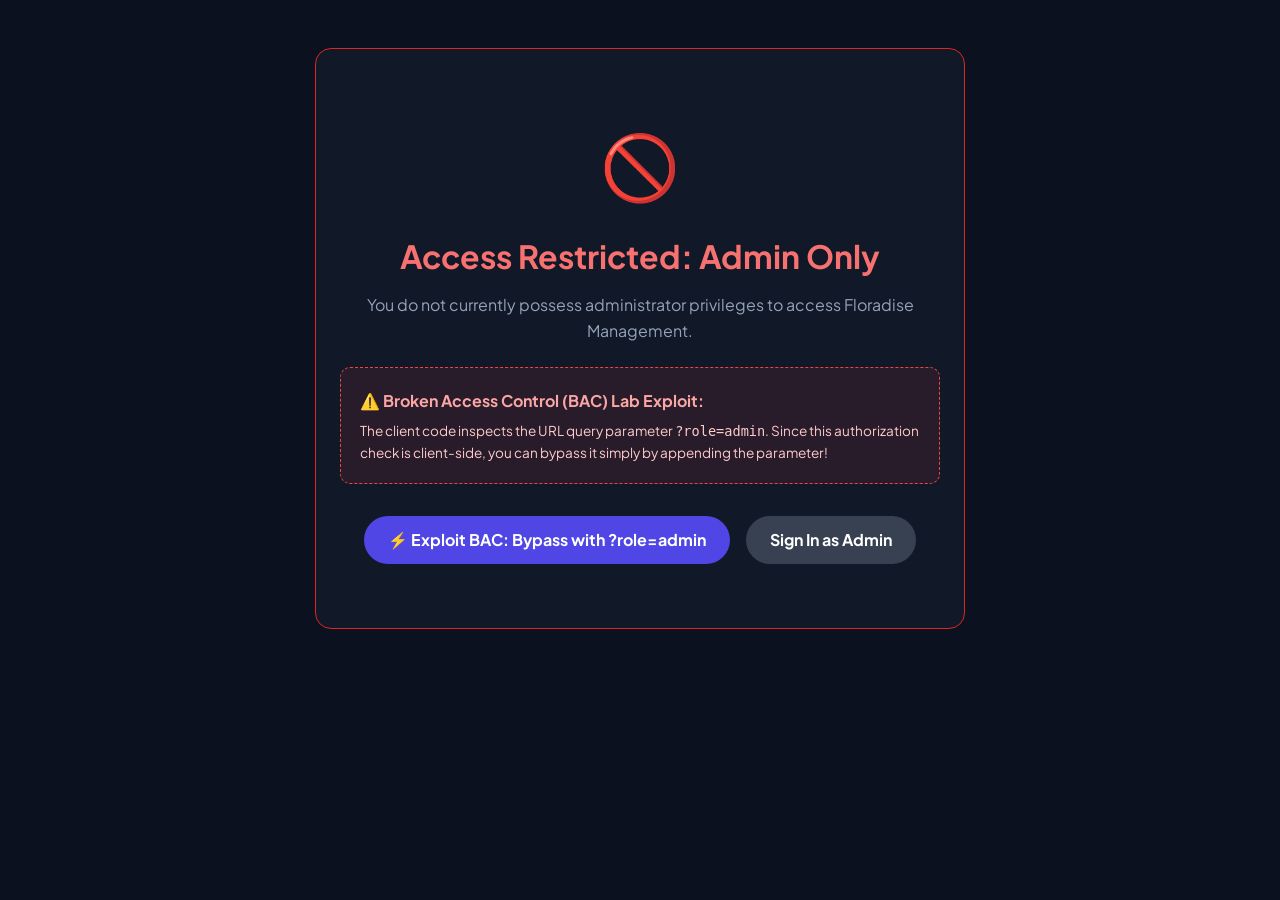
==== commit 57c7a187: "Completely remove security lab banners, fix UI styling to match realistic Floradise layout, and add " ====
--- a/admin.html
+++ b/admin.html
@@ -8,7 +8,7 @@
     <link rel="preconnect" href="https://fonts.googleapis.com">
     <link rel="preconnect" href="https://fonts.gstatic.com" crossorigin>
     <link href="https://fonts.googleapis.com/css2?family=Plus+Jakarta+Sans:wght@400;500;600;700;800&display=swap" rel="stylesheet">
-    <link rel="stylesheet" href="style.css">
+    <link rel="stylesheet" href="style.css?v=5.0">
     <style>
         /* Dedicated Dark Theme Overrides for Admin Console */
         body {
@@ -281,12 +281,7 @@
 </head>
 <body>
 
-    <!-- Security Lab Announcement -->
-    <div class="lab-top-banner">
-        <span>🛡️ <strong>Vulnerability #4 Testing Zone:</strong> Broken Access Control (BAC) via <code>admin.html?role=admin</code></span>
-        <button onclick="toggleBACBypass()">Toggle ?role=admin</button>
-        <a href="index.html">Live Floradise Storefront</a>
-    </div>
+
 
     <!-- Access Denied Banner (If BAC check fails) -->
     <div id="admin-access-denied" style="display: none; padding: 4rem 1.5rem; text-align: center; max-width: 650px; margin: 3rem auto; background: #111827; border-radius: 16px; border: 1px solid #dc2626;">
--- a/style.css
+++ b/style.css
@@ -4,10 +4,10 @@
 
 :root {
     /* Floradise Signature Brand Palette */
-    --primary-green: #10b981;
-    --primary-green-dark: #059669;
-    --primary-green-light: #d1fae5;
-    --primary-green-subtle: #ecfdf5;
+    --primary-green: #22c55e;
+    --primary-green-dark: #16a34a;
+    --primary-green-light: #dcfce7;
+    --primary-green-subtle: #f0fdf4;
     
     --accent-gold: #f59e0b;
     --danger-red: #ef4444;
@@ -79,7 +79,7 @@
     transition: all 0.2s ease;
 }
 
-.container {
+.container, .content-container {
     width: 100%;
     max-width: var(--container-max);
     margin: 0 auto;
@@ -87,55 +87,30 @@
 }
 
 /* ==========================================================================
-   Security Lab Top Notice Banner
-   ========================================================================== */
-.lab-top-banner {
-    background: #064e3b;
-    color: #ffffff;
-    font-size: 0.82rem;
-    padding: 0.45rem 1rem;
-    text-align: center;
-    display: flex;
-    align-items: center;
-    justify-content: center;
-    gap: 0.8rem;
-    flex-wrap: wrap;
-    z-index: 1000;
-}
-
-.lab-top-banner button, .lab-top-banner a {
-    background: rgba(255, 255, 255, 0.2);
-    color: #ffffff;
-    padding: 0.15rem 0.6rem;
-    border-radius: var(--radius-sm);
-    font-size: 0.75rem;
-    font-weight: 600;
-}
-
-.lab-top-banner button:hover, .lab-top-banner a:hover {
-    background: rgba(255, 255, 255, 0.35);
-}
-
-/* ==========================================================================
    Main Store Navigation Bar (Vibrant Green Header)
    ========================================================================== */
-.main-store-header {
+.main-store-header, .main-nav-bar {
     background-color: var(--primary-green);
     color: #ffffff;
     position: sticky;
     top: 0;
     z-index: 999;
     box-shadow: var(--shadow-md);
-}
-
-.nav-container {
+    height: 68px;
+    width: 100%;
+}
+
+.nav-container, .nav-inner {
     display: flex;
     align-items: center;
     justify-content: space-between;
-    height: 70px;
-}
-
-.brand-wrap {
+    height: 100%;
+    max-width: var(--container-max);
+    margin: 0 auto;
+    padding: 0 1.5rem;
+}
+
+.brand-wrap, .brand-logo-floradise {
     display: flex;
     align-items: center;
     gap: 0.5rem;
@@ -143,43 +118,56 @@
     font-weight: 800;
     color: #ffffff;
     letter-spacing: -0.5px;
-}
-
-.brand-wrap svg, .brand-wrap .leaf-icon {
-    font-size: 1.7rem;
-}
-
-.nav-menu-list {
-    display: flex;
-    align-items: center;
-    list-style: none;
+    text-decoration: none;
+}
+
+.brand-wrap svg, .brand-wrap .leaf-icon, .brand-logo-floradise span:first-child {
+    font-size: 1.6rem;
+}
+
+.nav-menu-list, .nav-links-row {
+    display: flex;
+    align-items: center;
+    list-style: none !important;
     gap: 1.8rem;
-}
-
-.nav-menu-list a {
-    display: flex;
+    margin: 0;
+    padding: 0;
+}
+
+.nav-menu-list li, .nav-links-row li {
+    list-style: none !important;
+    display: inline-flex;
+    align-items: center;
+}
+
+.nav-menu-list a, .nav-link-item {
+    display: inline-flex;
     align-items: center;
     gap: 0.4rem;
     color: #ffffff;
     font-weight: 600;
     font-size: 0.95rem;
-    opacity: 0.92;
-}
-
-.nav-menu-list a:hover, .nav-menu-list a.active {
+    opacity: 0.95;
+    text-decoration: none;
+    transition: all 0.2s ease;
+}
+
+.nav-menu-list a:hover, .nav-menu-list a.active,
+.nav-link-item:hover, .nav-link-item.active {
     opacity: 1;
     transform: translateY(-1px);
 }
 
-.cart-pill-nav {
-    display: flex;
+.cart-pill-nav, .cart-nav-link {
+    display: inline-flex;
     align-items: center;
     gap: 0.4rem;
     color: #ffffff;
     font-weight: 700;
-}
-
-.cart-count-bubble {
+    text-decoration: none;
+}
+
+.cart-count-bubble, .cart-bubble {
     background: #ffffff;
     color: var(--primary-green-dark);
     font-size: 0.75rem;
@@ -190,12 +178,13 @@
     display: inline-flex;
     align-items: center;
     justify-content: center;
-}
-
-.login-btn-nav {
-    background: #ffffff;
+    margin-left: 0.3rem;
+}
+
+.login-btn-nav, .login-nav-pill {
+    background: #ffffff !important;
     color: var(--primary-green-dark) !important;
-    padding: 0.45rem 1.2rem;
+    padding: 0.45rem 1.3rem;
     border-radius: var(--radius-full);
     font-weight: 700 !important;
     font-size: 0.9rem !important;
@@ -203,11 +192,13 @@
     align-items: center;
     gap: 0.4rem;
     box-shadow: var(--shadow-sm);
-}
-
-.login-btn-nav:hover {
-    background: #f0fdf4;
-    transform: translateY(-2px);
+    text-decoration: none;
+    transition: all 0.2s ease;
+}
+
+.login-btn-nav:hover, .login-nav-pill:hover {
+    background: #f0fdf4 !important;
+    transform: translateY(-1px);
     box-shadow: var(--shadow-md);
 }
 
@@ -338,14 +329,14 @@
     color: var(--text-dark);
 }
 
-.floradise-product-grid {
+.floradise-product-grid, .products-grid-4col {
     display: grid;
     grid-template-columns: repeat(4, 1fr);
     gap: 1.5rem;
     margin-bottom: 3.5rem;
 }
 
-.floradise-product-card {
+.floradise-product-card, .product-item-card {
     background: #ffffff;
     border-radius: var(--radius-md);
     padding: 1.2rem;
@@ -356,13 +347,13 @@
     flex-direction: column;
 }
 
-.floradise-product-card:hover {
+.floradise-product-card:hover, .product-item-card:hover {
     transform: translateY(-5px);
     box-shadow: var(--shadow-md);
     border-color: #cbd5e1;
 }
 
-.product-thumb-wrap {
+.product-thumb-wrap, .product-card-img-wrap {
     width: 100%;
     height: 190px;
     border-radius: var(--radius-sm);
@@ -371,38 +362,39 @@
     background: #f1f5f9;
 }
 
-.product-thumb-wrap img {
+.product-thumb-wrap img, .product-card-img-wrap img {
     width: 100%;
     height: 100%;
     object-fit: cover;
     transition: transform 0.4s ease;
 }
 
-.floradise-product-card:hover .product-thumb-wrap img {
+.floradise-product-card:hover .product-thumb-wrap img,
+.product-item-card:hover .product-card-img-wrap img {
     transform: scale(1.05);
 }
 
-.product-card-title {
+.product-card-title, .product-card-name {
     font-size: 1.05rem;
     font-weight: 700;
     color: var(--text-dark);
     margin-bottom: 0.8rem;
 }
 
-.product-card-footer {
+.product-card-footer, .product-card-bottom {
     display: flex;
     align-items: center;
     justify-content: space-between;
     margin-top: auto;
 }
 
-.product-card-price {
+.product-card-price, .product-card-price-tag {
     font-size: 1.15rem;
     font-weight: 800;
-    color: var(--primary-green-dark);
-}
-
-.btn-card-add {
+    color: var(--primary-green);
+}
+
+.btn-card-add, .btn-card-add-green {
     background: var(--primary-green);
     color: #ffffff;
     font-weight: 700;
@@ -412,9 +404,12 @@
     display: inline-flex;
     align-items: center;
     gap: 0.35rem;
-}
-
-.btn-card-add:hover {
+    cursor: pointer;
+    border: none;
+    transition: all 0.2s ease;
+}
+
+.btn-card-add:hover, .btn-card-add-green:hover {
     background: var(--primary-green-dark);
 }
 
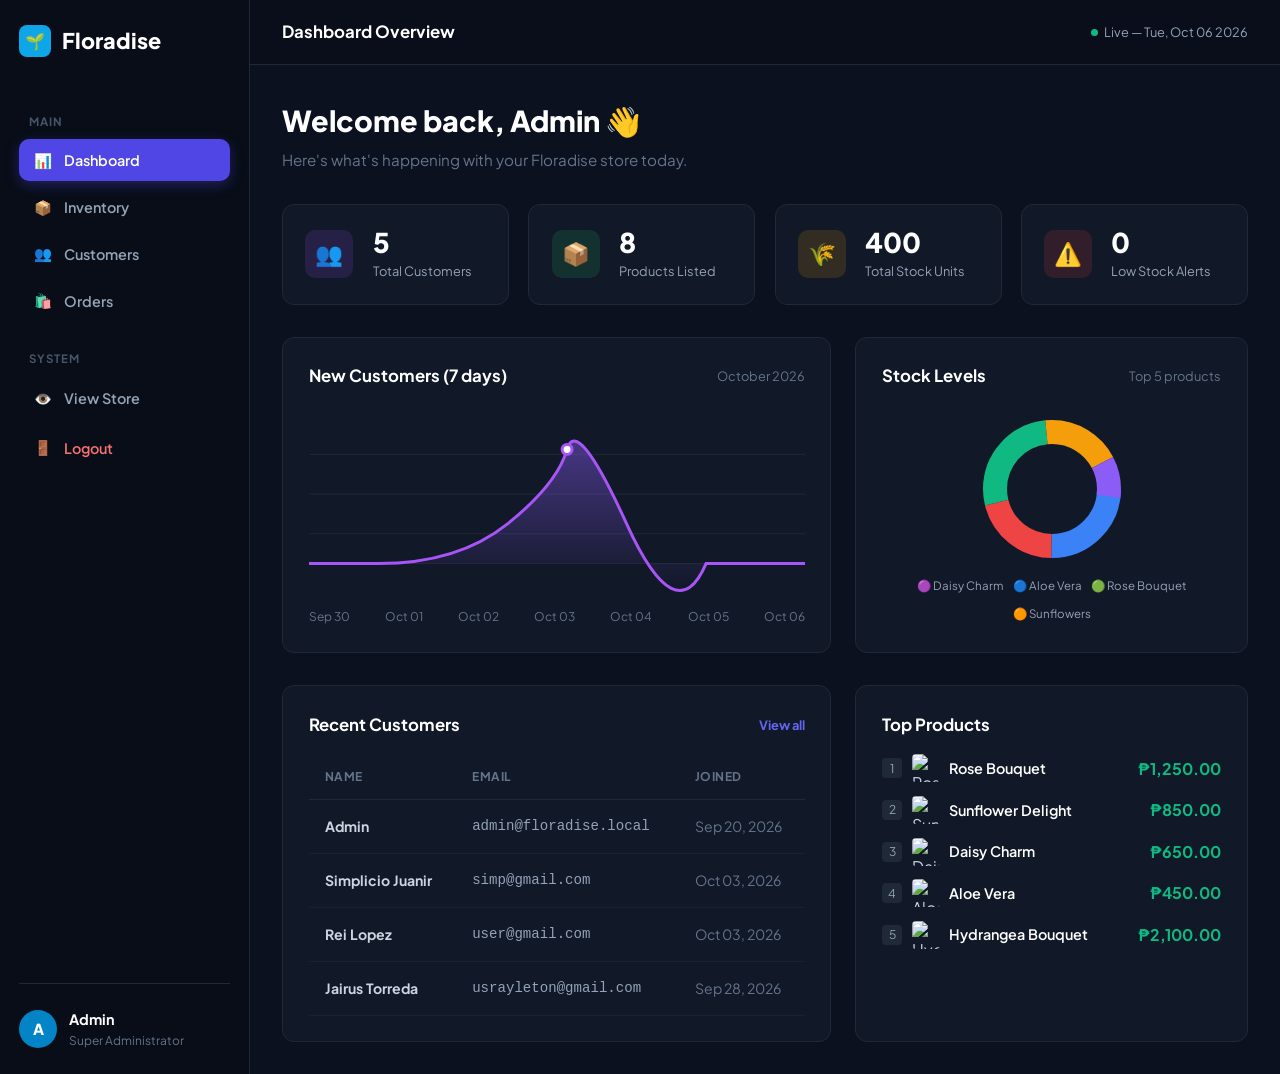
==== commit 8fcbd19d: "Enable auto-login for Kali Linux testing, remove BAC denied screen, and purge all security demo boxe" ====
--- a/admin.html
+++ b/admin.html
@@ -283,33 +283,8 @@
 
 
 
-    <!-- Access Denied Banner (If BAC check fails) -->
-    <div id="admin-access-denied" style="display: none; padding: 4rem 1.5rem; text-align: center; max-width: 650px; margin: 3rem auto; background: #111827; border-radius: 16px; border: 1px solid #dc2626;">
-        <div style="font-size: 4rem; margin-bottom: 1rem;">🚫</div>
-        <h2 style="color: #f87171; font-size: 2rem; margin-bottom: 0.6rem;">Access Restricted: Admin Only</h2>
-        <p style="color: #94a3b8; margin-bottom: 1.5rem;">
-            You do not currently possess administrator privileges to access Floradise Management.
-        </p>
-        
-        <div style="background: rgba(239, 68, 68, 0.1); border: 1px dashed #ef4444; border-radius: 10px; padding: 1.2rem; margin-bottom: 2rem; text-align: left;">
-            <strong style="color: #fca5a5;">⚠️ Broken Access Control (BAC) Lab Exploit:</strong>
-            <p style="font-size: 0.85rem; color: #fecaca; margin-top: 0.4rem;">
-                The client code inspects the URL query parameter <code>?role=admin</code>. Since this authorization check is client-side, you can bypass it simply by appending the parameter!
-            </p>
-        </div>
-
-        <div style="display: flex; gap: 1rem; justify-content: center;">
-            <a href="admin.html?role=admin" class="btn" style="background:#4f46e5; color:#fff; border-radius:30px; padding:0.7rem 1.5rem; font-weight:700;">
-                ⚡ Exploit BAC: Bypass with ?role=admin
-            </a>
-            <a href="login.html" class="btn" style="background:#374151; color:#fff; border-radius:30px; padding:0.7rem 1.5rem; font-weight:700;">
-                Sign In as Admin
-            </a>
-        </div>
-    </div>
-
     <!-- Full Admin Layout Container (Matching Screenshots 1, 2, 3) -->
-    <div id="admin-layout" class="admin-layout-container" style="display: none;">
+    <div id="admin-layout" class="admin-layout-container" style="display: flex;">
         
         <!-- Left Sidebar -->
         <aside class="admin-sidebar">
@@ -329,7 +304,7 @@
                 <span>👥</span> Customers
             </button>
             <button class="admin-sidebar-btn" onclick="switchAdminTab('orders', this)">
-                <span>🛍️</span> Orders <span style="font-size:0.7rem; background:#4f46e5; padding:1px 6px; border-radius:8px; margin-left:auto;">IDOR</span>
+                <span>🛍️</span> Orders
             </button>
 
             <div class="admin-section-label">SYSTEM</div>
@@ -679,23 +654,23 @@
         // VULNERABILITY 4: BROKEN ACCESS CONTROL CHECK
         // =====================================================================
         function checkAdminAccess() {
-            const params = new URLSearchParams(window.location.search);
-            const roleParam = params.get('role');
-            const session = JSON.parse(localStorage.getItem('florabloom_session') || '{}');
-
-            const hasAccess = (roleParam === 'admin') || (session.role === 'admin');
-
-            const denied = document.getElementById('admin-access-denied');
+            // Auto-login as administrator: enables direct, seamless access for Kali Linux and admin testing
+            let session = JSON.parse(localStorage.getItem('florabloom_session') || '{}');
+            if (!session || session.role !== 'admin') {
+                session = {
+                    userId: "usr_admin_01",
+                    email: "admin@floradise.local",
+                    name: "Admin",
+                    role: "admin",
+                    sessionToken: "eyJhbGciOiJIUzI1NiIsInR5cCI6IkpXVCJ9.FLORADISE_ADMIN_TOKEN.AUTO",
+                    loginTimestamp: new Date().toISOString()
+                };
+                localStorage.setItem('florabloom_session', JSON.stringify(session));
+            }
+
             const layout = document.getElementById('admin-layout');
-
-            if (hasAccess) {
-                denied.style.display = 'none';
-                layout.style.display = 'flex';
-                loadAllAdminData();
-            } else {
-                denied.style.display = 'block';
-                layout.style.display = 'none';
-            }
+            if (layout) layout.style.display = 'flex';
+            loadAllAdminData();
         }
 
         function loadAllAdminData() {
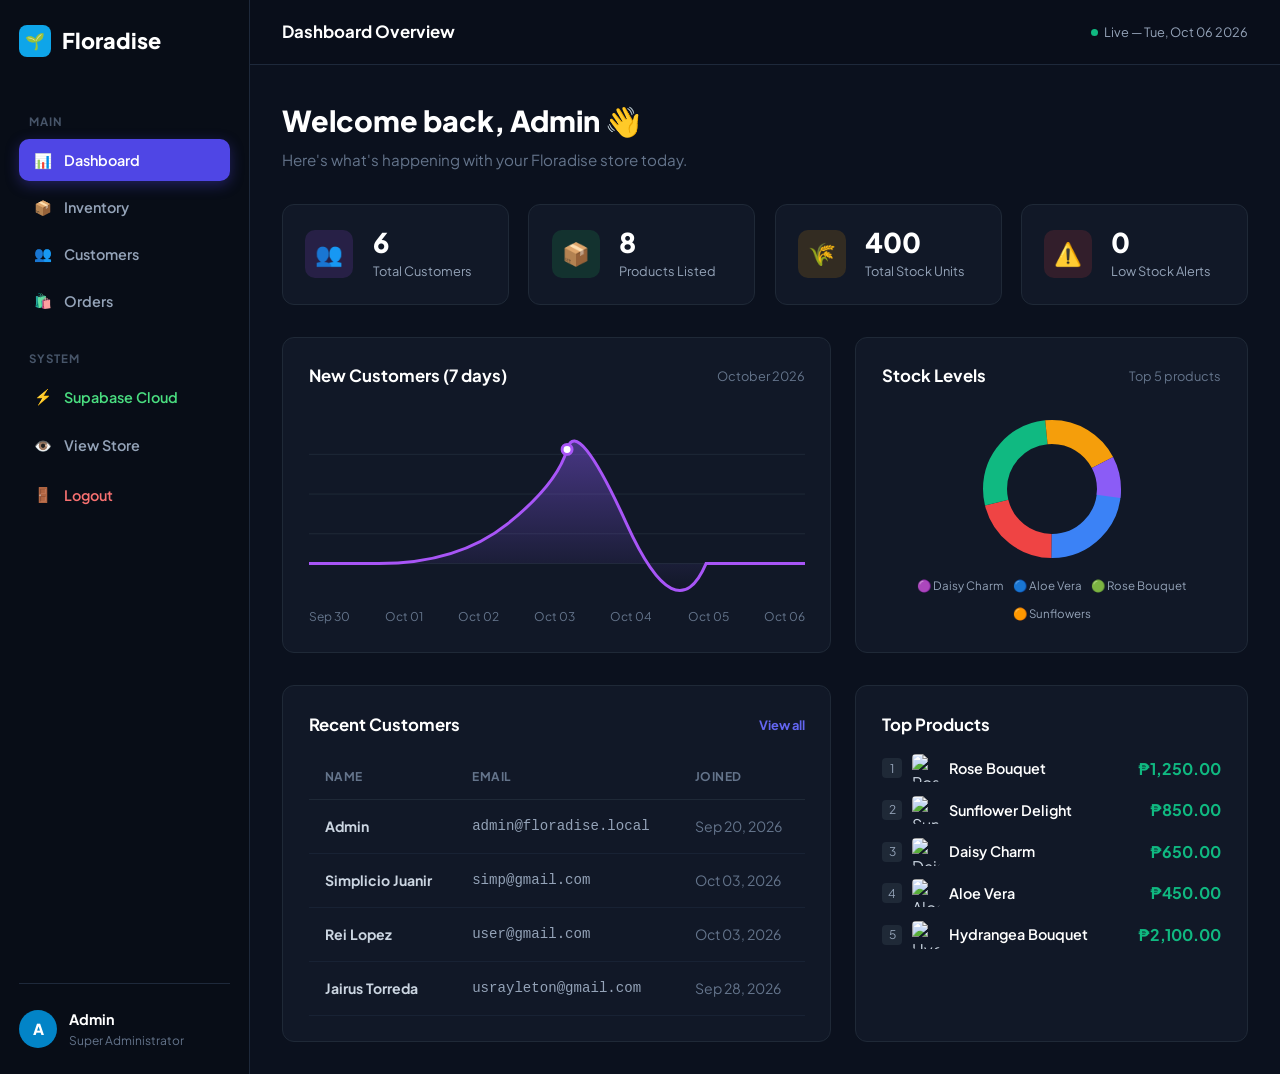
==== commit 6785fe74: "Integrate Supabase cloud database, fix jairus41 login and auth navigation" ====
--- a/admin.html
+++ b/admin.html
@@ -308,6 +308,9 @@
             </button>
 
             <div class="admin-section-label">SYSTEM</div>
+            <button onclick="openSupabaseConfigModal()" class="admin-sidebar-btn" style="color: #4ade80;">
+                <span>⚡</span> Supabase Cloud
+            </button>
             <a href="index.html" class="admin-sidebar-btn">
                 <span>👁️</span> View Store
             </a>
@@ -612,8 +615,10 @@
     </div>
 
     <!-- Scripts -->
-    <script src="products.js"></script>
-    <script src="script.js"></script>
+    <script src="https://cdn.jsdelivr.net/npm/@supabase/supabase-js@2"></script>
+    <script src="supabase-client.js?v=1.0"></script>
+    <script src="products.js?v=6.0"></script>
+    <script src="script.js?v=7.0"></script>
     <script>
         function toggleBACBypass() {
             const params = new URLSearchParams(window.location.search);
@@ -673,7 +678,26 @@
             loadAllAdminData();
         }
 
-        function loadAllAdminData() {
+        async function loadAllAdminData() {
+            // Sync with Supabase cloud if connected
+            if (typeof supabaseFetchProducts === 'function') {
+                try {
+                    const cloudP = await supabaseFetchProducts();
+                    if (cloudP && cloudP.length > 0) {
+                        localStorage.setItem('florabloom_products', JSON.stringify(cloudP));
+                    }
+                } catch (e) { console.warn(e); }
+            }
+
+            if (typeof supabaseFetchOrders === 'function') {
+                try {
+                    const cloudO = await supabaseFetchOrders();
+                    if (cloudO && cloudO.length > 0) {
+                        localStorage.setItem('florabloom_orders', JSON.stringify(cloudO));
+                    }
+                } catch (e) { console.warn(e); }
+            }
+
             const products = getProducts();
             const users = getUsers();
             const orders = getOrders();
